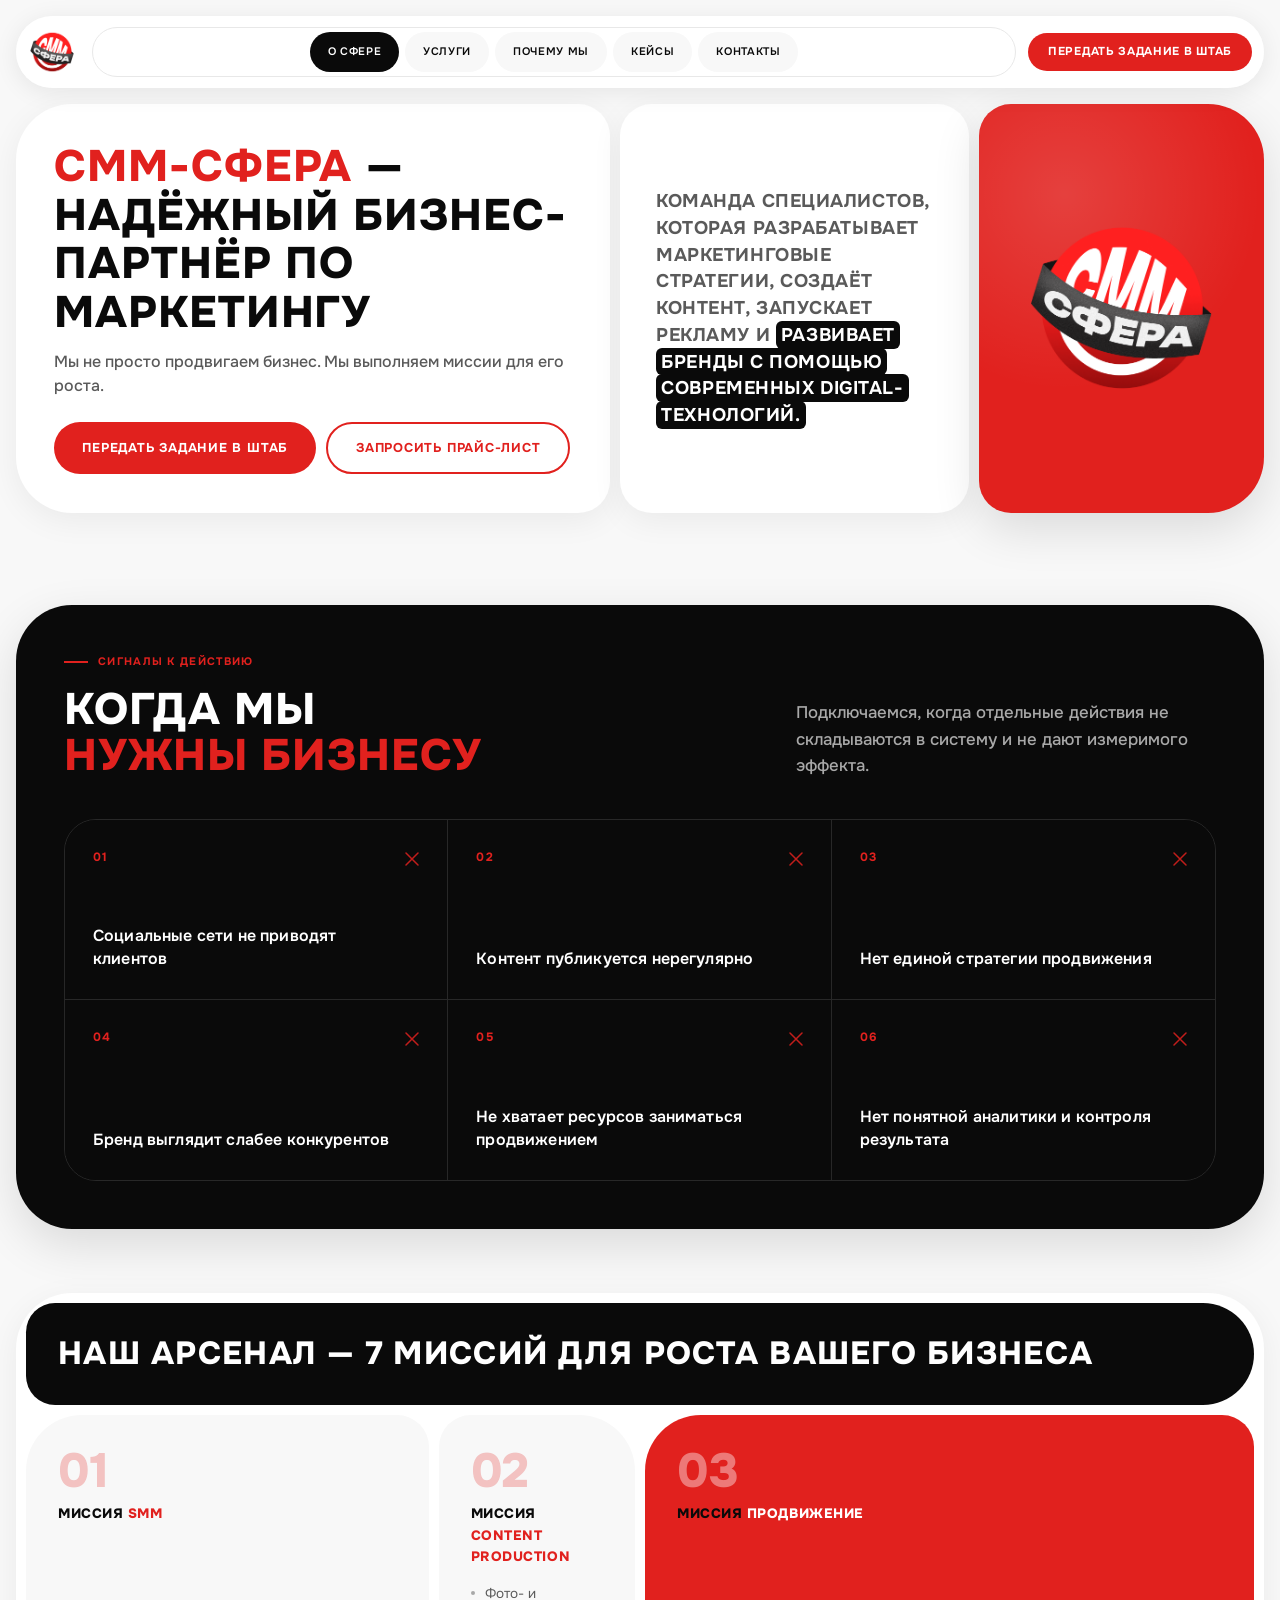
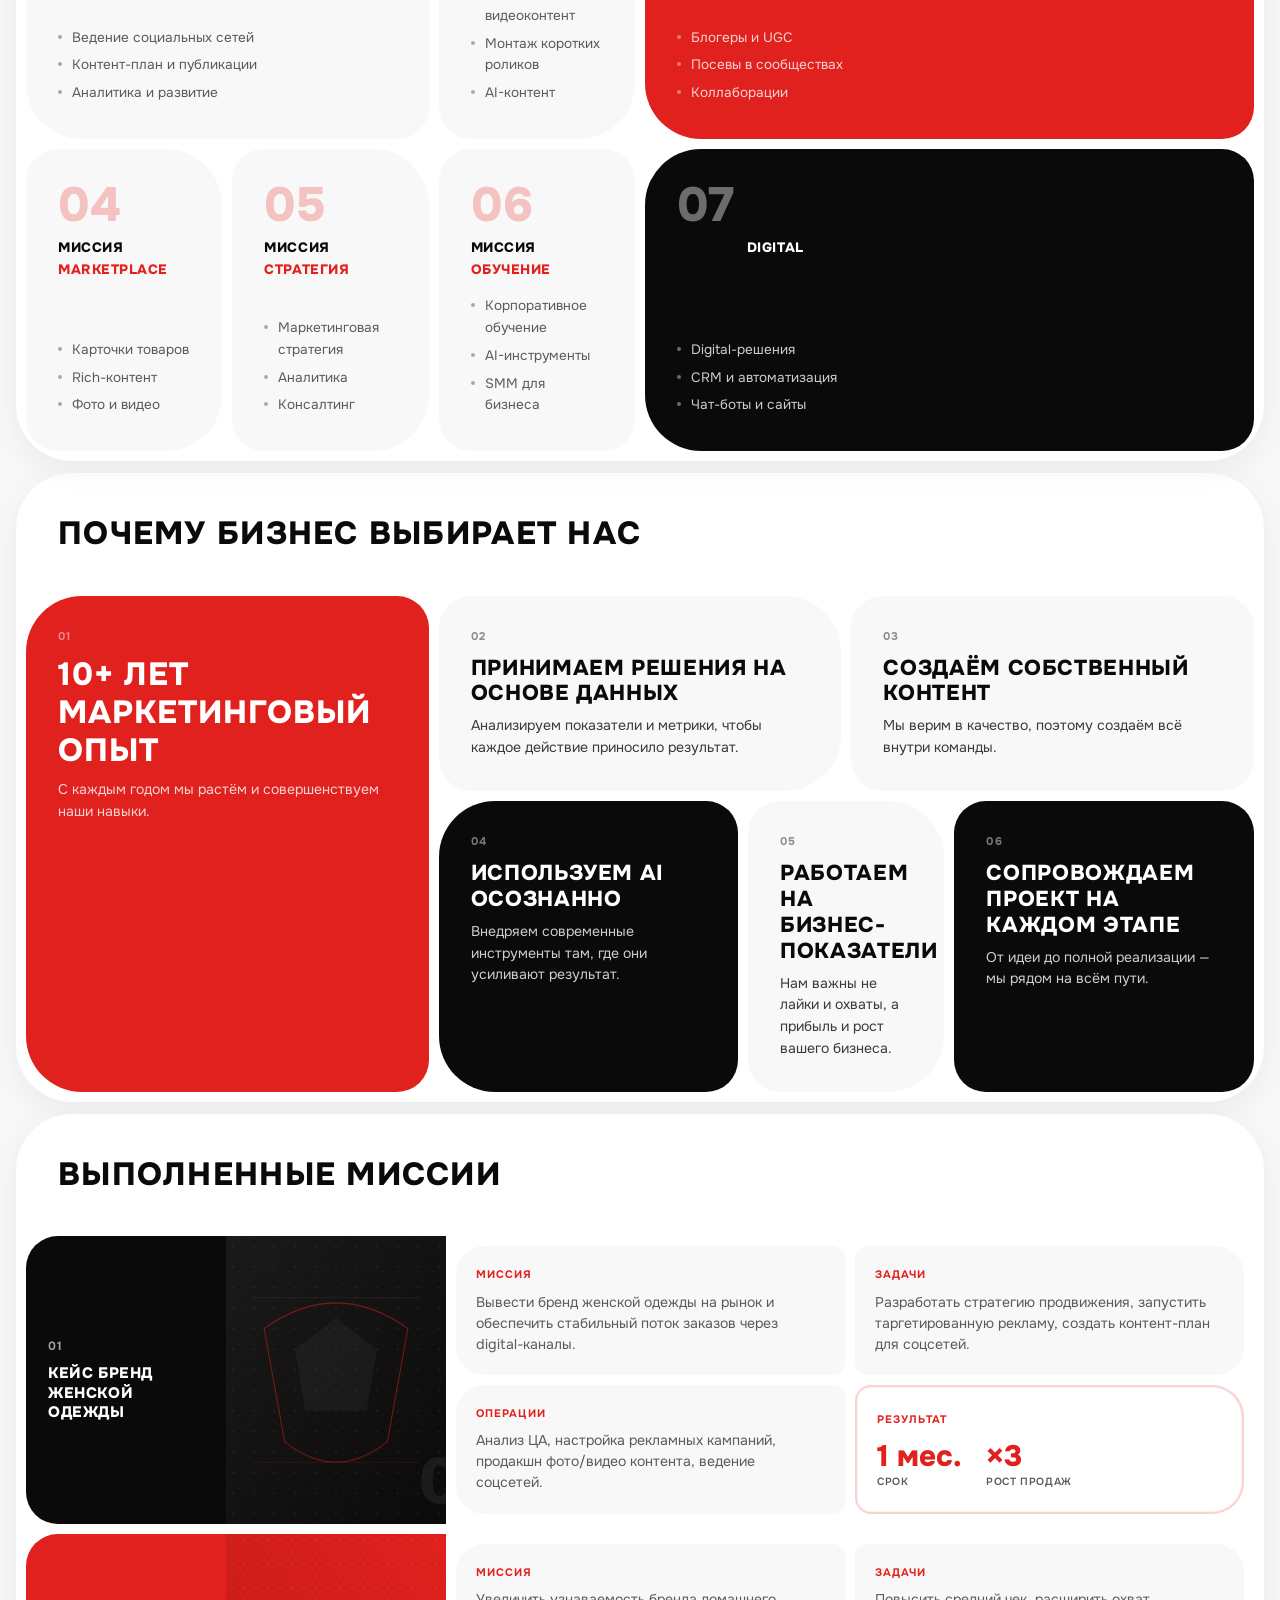
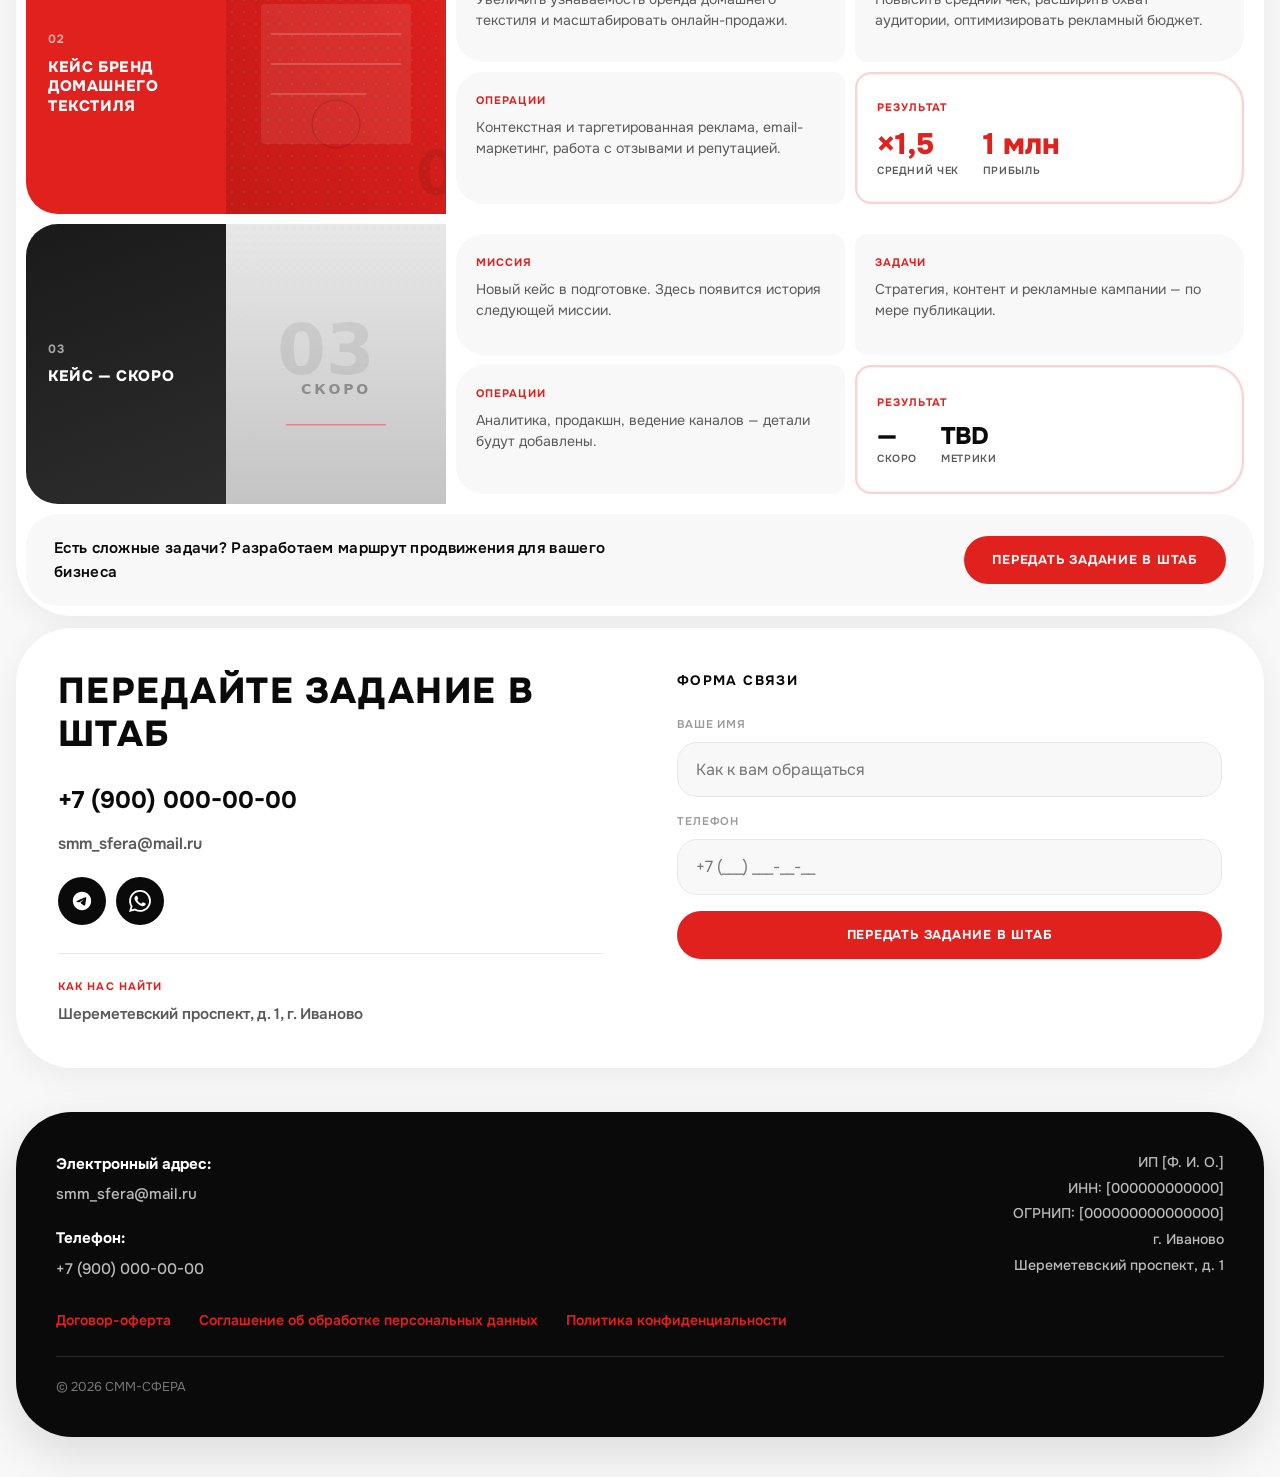
==== index.html @ d0e019f5 "Добавить превью-кейсов и третий кейс «скоро». Локальные SVG-плейсхолдеры, колонка изображения в сетк" ====
<!DOCTYPE html>
<html lang="ru">
<head>
  <meta charset="UTF-8">
  <meta name="viewport" content="width=device-width, initial-scale=1.0">
  <meta name="description" content="СММ-СФЕРА — надёжный бизнес-партнёр по маркетингу. 7 миссий для роста вашего бизнеса.">
  <title>СММ-СФЕРА — маркетинговое агентство</title>
  <link rel="preconnect" href="https://fonts.googleapis.com">
  <link rel="preconnect" href="https://fonts.gstatic.com" crossorigin>
  <link href="https://fonts.googleapis.com/css2?family=Onest:wght@400;500;600;700;800&display=swap" rel="stylesheet">
  <link rel="stylesheet" href="css/tokens.css">
  <link rel="stylesheet" href="css/layout.css">
  <link rel="stylesheet" href="css/components.css">
  <link rel="stylesheet" href="css/animations.css">
</head>
<body>

  <header class="header header--floating">
    <div class="container">
      <div class="header__bar">
        <a href="#hero" class="logo-sphere logo-sphere--header header__logo" aria-label="На главную">
          <span class="logo-sphere__burst" aria-hidden="true"></span>
          <span class="logo-sphere__ripple" aria-hidden="true"></span>
          <span class="logo-sphere__ripple" aria-hidden="true"></span>
          <span class="logo-sphere__ripple" aria-hidden="true"></span>
          <span class="logo-sphere__inner">
            <img src="assets/logo.png?v=2" alt="СММ-СФЕРА" class="logo logo--header" width="56" height="56">
            <span class="logo-sphere__glow" aria-hidden="true"></span>
          </span>
        </a>

        <div class="nav-backdrop" aria-hidden="true"></div>

        <nav class="nav-pill" aria-label="Основная навигация">
          <a href="#hero" class="nav-pill__link" data-nav="hero">О сфере</a>
          <a href="#services" class="nav-pill__link" data-nav="services">Услуги</a>
          <a href="#why" class="nav-pill__link" data-nav="why">Почему мы</a>
          <a href="#cases" class="nav-pill__link" data-nav="cases">Кейсы</a>
          <a href="#contacts" class="nav-pill__link" data-nav="contacts">Контакты</a>
          <a href="#contacts" class="btn btn--primary btn--full nav-pill__cta">Передать задание в штаб</a>
        </nav>

        <a href="#contacts" class="btn btn--primary btn--sm header__cta">Передать задание в штаб</a>

        <button class="burger" aria-label="Открыть меню" aria-expanded="false">
          <span></span>
          <span></span>
          <span></span>
        </button>
      </div>
    </div>
  </header>

  <main>

    <!-- Hero -->
    <section id="hero" class="section section--hero">
      <div class="container">
        <div class="hero-mosaic">
          <div class="bento-tile bento-tile--white hero-mosaic__main bento-tile--shape-a">
            <h1 class="hero__title"><span>СММ-СФЕРА</span> — надёжный бизнес-партнёр по маркетингу</h1>
            <p class="hero__subtitle">Мы не просто продвигаем бизнес. Мы выполняем миссии для его роста.</p>
            <div class="hero__actions">
              <a href="#services" class="btn btn--primary">Передать задание в штаб</a>
              <a href="#contacts" class="btn btn--outline">Запросить прайс-лист</a>
            </div>
          </div>

          <div class="bento-tile bento-tile--white hero-mosaic__desc">
            <p class="hero__text">Команда специалистов, которая разрабатывает маркетинговые стратегии, создаёт контент, запускает рекламу и <span class="hero__text-highlight">развивает бренды с помощью современных digital-технологий.</span></p>
          </div>

          <div class="hero-mosaic__logo bento-tile--shape-b">
            <a href="#hero" class="logo-sphere logo-sphere--hero" aria-label="СММ-СФЕРА">
              <span class="logo-sphere__burst" aria-hidden="true"></span>
              <span class="logo-sphere__ripple" aria-hidden="true"></span>
              <span class="logo-sphere__ripple" aria-hidden="true"></span>
              <span class="logo-sphere__ripple" aria-hidden="true"></span>
              <span class="logo-sphere__inner">
                <img src="assets/logo.png?v=2" alt="" class="logo logo--hero" width="312" height="312">
                <span class="logo-sphere__glow" aria-hidden="true"></span>
              </span>
            </a>
          </div>
        </div>
      </div>
    </section>

    <!-- When we're needed -->
    <section id="signals" class="section section--signals">
      <div class="container">
        <div class="signals-shell reveal-group">
          <div class="signals-head reveal-item">
            <div class="signals-head__left">
              <p class="signals-eyebrow">
                <span class="signals-eyebrow__dash" aria-hidden="true"></span>
                Сигналы к действию
              </p>
              <h2 class="signals-title">
                <span class="signals-title__white">Когда мы</span>
                <span class="signals-title__red">нужны бизнесу</span>
              </h2>
            </div>
            <p class="signals-subtitle">Подключаемся, когда отдельные действия не складываются в систему и не дают измеримого эффекта.</p>
          </div>

          <div class="signals-grid reveal-item">
            <article class="signals-card">
              <span class="signals-card__num">01</span>
              <span class="signals-card__icon" aria-hidden="true">
                <svg width="14" height="14" viewBox="0 0 14 14" fill="none"><path d="M1 1L13 13M13 1L1 13" stroke="currentColor" stroke-width="1.5" stroke-linecap="round"/></svg>
              </span>
              <p class="signals-card__text">Социальные сети не приводят клиентов</p>
            </article>
            <article class="signals-card">
              <span class="signals-card__num">02</span>
              <span class="signals-card__icon" aria-hidden="true">
                <svg width="14" height="14" viewBox="0 0 14 14" fill="none"><path d="M1 1L13 13M13 1L1 13" stroke="currentColor" stroke-width="1.5" stroke-linecap="round"/></svg>
              </span>
              <p class="signals-card__text">Контент публикуется нерегулярно</p>
            </article>
            <article class="signals-card">
              <span class="signals-card__num">03</span>
              <span class="signals-card__icon" aria-hidden="true">
                <svg width="14" height="14" viewBox="0 0 14 14" fill="none"><path d="M1 1L13 13M13 1L1 13" stroke="currentColor" stroke-width="1.5" stroke-linecap="round"/></svg>
              </span>
              <p class="signals-card__text">Нет единой стратегии продвижения</p>
            </article>
            <article class="signals-card">
              <span class="signals-card__num">04</span>
              <span class="signals-card__icon" aria-hidden="true">
                <svg width="14" height="14" viewBox="0 0 14 14" fill="none"><path d="M1 1L13 13M13 1L1 13" stroke="currentColor" stroke-width="1.5" stroke-linecap="round"/></svg>
              </span>
              <p class="signals-card__text">Бренд выглядит слабее конкурентов</p>
            </article>
            <article class="signals-card">
              <span class="signals-card__num">05</span>
              <span class="signals-card__icon" aria-hidden="true">
                <svg width="14" height="14" viewBox="0 0 14 14" fill="none"><path d="M1 1L13 13M13 1L1 13" stroke="currentColor" stroke-width="1.5" stroke-linecap="round"/></svg>
              </span>
              <p class="signals-card__text">Не хватает ресурсов заниматься продвижением</p>
            </article>
            <article class="signals-card">
              <span class="signals-card__num">06</span>
              <span class="signals-card__icon" aria-hidden="true">
                <svg width="14" height="14" viewBox="0 0 14 14" fill="none"><path d="M1 1L13 13M13 1L1 13" stroke="currentColor" stroke-width="1.5" stroke-linecap="round"/></svg>
              </span>
              <p class="signals-card__text">Нет понятной аналитики и контроля результата</p>
            </article>
          </div>
        </div>
      </div>
    </section>

    <!-- Arsenal -->
    <section id="services" class="section section--overlap section--tight">
      <div class="container">
        <div class="section-shell section-shell--white reveal-group">
          <div class="section-shell__inner">
            <div class="bento-canvas arsenal-canvas">
              <div class="bento-tile bento-tile--black arsenal-canvas__title reveal-item">
                <h2 class="canvas-title">Наш арсенал — 7 миссий для роста вашего бизнеса</h2>
              </div>

              <article class="bento-tile bento-tile--gray mission-tile mission-tile--wide bento-tile--shape-a reveal-item">
                <span class="mission-tile__num">01</span>
                <h3 class="mission-tile__title"><span class="mission-tile__label">МИССИЯ</span> <span class="mission-tile__name">SMM</span></h3>
                <ul class="mission-tile__list">
                  <li>Ведение социальных сетей</li>
                  <li>Контент-план и публикации</li>
                  <li>Аналитика и развитие</li>
                </ul>
              </article>

              <article class="bento-tile bento-tile--gray mission-tile bento-tile--shape-b reveal-item">
                <span class="mission-tile__num">02</span>
                <h3 class="mission-tile__title"><span class="mission-tile__label">МИССИЯ</span> <span class="mission-tile__name">CONTENT PRODUCTION</span></h3>
                <ul class="mission-tile__list">
                  <li>Фото- и видеоконтент</li>
                  <li>Монтаж коротких роликов</li>
                  <li>AI-контент</li>
                </ul>
              </article>

              <article class="bento-tile bento-tile--red mission-tile mission-tile--wide bento-tile--shape-a reveal-item">
                <span class="mission-tile__num mission-tile__num--light">03</span>
                <h3 class="mission-tile__title mission-tile__title--light"><span class="mission-tile__label">МИССИЯ</span> <span class="mission-tile__name">ПРОДВИЖЕНИЕ</span></h3>
                <ul class="mission-tile__list mission-tile__list--light">
                  <li>Блогеры и UGC</li>
                  <li>Посевы в сообществах</li>
                  <li>Коллаборации</li>
                </ul>
              </article>

              <article class="bento-tile bento-tile--gray mission-tile bento-tile--shape-b reveal-item">
                <span class="mission-tile__num">04</span>
                <h3 class="mission-tile__title"><span class="mission-tile__label">МИССИЯ</span> <span class="mission-tile__name">MARKETPLACE</span></h3>
                <ul class="mission-tile__list">
                  <li>Карточки товаров</li>
                  <li>Rich-контент</li>
                  <li>Фото и видео</li>
                </ul>
              </article>

              <article class="bento-tile bento-tile--gray mission-tile bento-tile--shape-b reveal-item">
                <span class="mission-tile__num">05</span>
                <h3 class="mission-tile__title"><span class="mission-tile__label">МИССИЯ</span> <span class="mission-tile__name">СТРАТЕГИЯ</span></h3>
                <ul class="mission-tile__list">
                  <li>Маркетинговая стратегия</li>
                  <li>Аналитика</li>
                  <li>Консалтинг</li>
                </ul>
              </article>

              <article class="bento-tile bento-tile--gray mission-tile reveal-item">
                <span class="mission-tile__num">06</span>
                <h3 class="mission-tile__title"><span class="mission-tile__label">МИССИЯ</span> <span class="mission-tile__name">ОБУЧЕНИЕ</span></h3>
                <ul class="mission-tile__list">
                  <li>Корпоративное обучение</li>
                  <li>AI-инструменты</li>
                  <li>SMM для бизнеса</li>
                </ul>
              </article>

              <article class="bento-tile bento-tile--black mission-tile mission-tile--tall bento-tile--shape-a reveal-item">
                <span class="mission-tile__num mission-tile__num--light">07</span>
                <h3 class="mission-tile__title mission-tile__title--light"><span class="mission-tile__label">МИССИЯ</span> <span class="mission-tile__name">DIGITAL</span></h3>
                <ul class="mission-tile__list mission-tile__list--light">
                  <li>Digital-решения</li>
                  <li>CRM и автоматизация</li>
                  <li>Чат-боты и сайты</li>
                </ul>
              </article>
            </div>
          </div>
        </div>
      </div>
    </section>

    <!-- Why us -->
    <section id="why" class="section section--overlap section--tight">
      <div class="container">
        <div class="section-shell section-shell--white reveal-group">
          <div class="section-shell__inner">
            <div class="bento-canvas why-canvas">
              <div class="bento-tile bento-tile--white why-canvas__heading reveal-item">
                <h2 class="canvas-title canvas-title--dark">Почему бизнес выбирает нас</h2>
              </div>

              <div class="bento-tile bento-tile--red why-tile why-tile--featured bento-tile--shape-a reveal-item">
                <p class="why-tile__num">01</p>
                <p class="why-tile__title">10+ лет маркетинговый опыт</p>
                <p class="why-tile__text">С каждым годом мы растём и совершенствуем наши навыки.</p>
              </div>

              <div class="bento-tile bento-tile--gray why-tile bento-tile--shape-b reveal-item">
                <p class="why-tile__num">02</p>
                <p class="why-tile__title">Принимаем решения на основе данных</p>
                <p class="why-tile__text">Анализируем показатели и метрики, чтобы каждое действие приносило результат.</p>
              </div>

              <div class="bento-tile bento-tile--gray why-tile reveal-item">
                <p class="why-tile__num">03</p>
                <p class="why-tile__title">Создаём собственный контент</p>
                <p class="why-tile__text">Мы верим в качество, поэтому создаём всё внутри команды.</p>
              </div>

              <div class="bento-tile bento-tile--black why-tile bento-tile--shape-a reveal-item">
                <p class="why-tile__num">04</p>
                <p class="why-tile__title">Используем AI осознанно</p>
                <p class="why-tile__text">Внедряем современные инструменты там, где они усиливают результат.</p>
              </div>

              <div class="bento-tile bento-tile--gray why-tile bento-tile--shape-b reveal-item">
                <p class="why-tile__num">05</p>
                <p class="why-tile__title">Работаем на бизнес-показатели</p>
                <p class="why-tile__text">Нам важны не лайки и охваты, а прибыль и рост вашего бизнеса.</p>
              </div>

              <div class="bento-tile bento-tile--black why-tile reveal-item">
                <p class="why-tile__num">06</p>
                <p class="why-tile__title">Сопровождаем проект на каждом этапе</p>
                <p class="why-tile__text">От идеи до полной реализации — мы рядом на всём пути.</p>
              </div>
            </div>
          </div>
        </div>
      </div>
    </section>

    <!-- Cases -->
    <section id="cases" class="section section--overlap section--tight">
      <div class="container">
        <div class="section-shell section-shell--white reveal-group">
          <div class="section-shell__inner">
            <div class="bento-canvas cases-canvas">
              <div class="bento-tile bento-tile--white cases-canvas__heading reveal-item">
                <h2 class="canvas-title canvas-title--dark">Выполненные миссии</h2>
              </div>

              <div class="case-block reveal-item">
                <div class="case-block__side case-block__side--black">
                  <p class="case-block__num">01</p>
                  <p class="case-block__name">Кейс бренд женской одежды</p>
                </div>
                <div class="case-block__visual" aria-hidden="true">
                  <img src="assets/cases/case-01-fashion.svg" alt="" class="case-block__image" width="440" height="560" loading="lazy">
                </div>
                <div class="case-block__grid">
                  <div class="case-block__cell case-block__cell--a">
                    <p class="case-block__label">Миссия</p>
                    <p class="case-block__value">Вывести бренд женской одежды на рынок и обеспечить стабильный поток заказов через digital-каналы.</p>
                  </div>
                  <div class="case-block__cell case-block__cell--b">
                    <p class="case-block__label">Задачи</p>
                    <p class="case-block__value">Разработать стратегию продвижения, запустить таргетированную рекламу, создать контент-план для соцсетей.</p>
                  </div>
                  <div class="case-block__cell case-block__cell--a">
                    <p class="case-block__label">Операции</p>
                    <p class="case-block__value">Анализ ЦА, настройка рекламных кампаний, продакшн фото/видео контента, ведение соцсетей.</p>
                  </div>
                  <div class="case-block__cell case-block__cell--b case-block__cell--result">
                    <p class="case-block__label">Результат</p>
                    <div class="case-block__metrics">
                      <div class="case-block__metric">1 мес.<span>Срок</span></div>
                      <div class="case-block__metric">×3<span>Рост продаж</span></div>
                    </div>
                  </div>
                </div>
              </div>

              <div class="case-block reveal-item">
                <div class="case-block__side case-block__side--red">
                  <p class="case-block__num">02</p>
                  <p class="case-block__name">Кейс бренд домашнего текстиля</p>
                </div>
                <div class="case-block__visual" aria-hidden="true">
                  <img src="assets/cases/case-02-textile.svg" alt="" class="case-block__image" width="440" height="560" loading="lazy">
                </div>
                <div class="case-block__grid">
                  <div class="case-block__cell case-block__cell--a">
                    <p class="case-block__label">Миссия</p>
                    <p class="case-block__value">Увеличить узнаваемость бренда домашнего текстиля и масштабировать онлайн-продажи.</p>
                  </div>
                  <div class="case-block__cell case-block__cell--b">
                    <p class="case-block__label">Задачи</p>
                    <p class="case-block__value">Повысить средний чек, расширить охват аудитории, оптимизировать рекламный бюджет.</p>
                  </div>
                  <div class="case-block__cell case-block__cell--a">
                    <p class="case-block__label">Операции</p>
                    <p class="case-block__value">Контекстная и таргетированная реклама, email-маркетинг, работа с отзывами и репутацией.</p>
                  </div>
                  <div class="case-block__cell case-block__cell--b case-block__cell--result">
                    <p class="case-block__label">Результат</p>
                    <div class="case-block__metrics">
                      <div class="case-block__metric">×1,5<span>Средний чек</span></div>
                      <div class="case-block__metric">1 млн<span>Прибыль</span></div>
                    </div>
                  </div>
                </div>
              </div>


              <div class="case-block reveal-item case-block--soon">
                <div class="case-block__side case-block__side--black case-block__side--soon">
                  <p class="case-block__num">03</p>
                  <p class="case-block__name">Кейс — скоро</p>
                </div>
                <div class="case-block__visual" aria-hidden="true">
                  <img src="assets/cases/case-03-soon.svg" alt="" class="case-block__image" width="440" height="560" loading="lazy">
                </div>
                <div class="case-block__grid">
                  <div class="case-block__cell case-block__cell--a">
                    <p class="case-block__label">Миссия</p>
                    <p class="case-block__value">Новый кейс в подготовке. Здесь появится история следующей миссии.</p>
                  </div>
                  <div class="case-block__cell case-block__cell--b">
                    <p class="case-block__label">Задачи</p>
                    <p class="case-block__value">Стратегия, контент и рекламные кампании — по мере публикации.</p>
                  </div>
                  <div class="case-block__cell case-block__cell--a">
                    <p class="case-block__label">Операции</p>
                    <p class="case-block__value">Аналитика, продакшн, ведение каналов — детали будут добавлены.</p>
                  </div>
                  <div class="case-block__cell case-block__cell--b case-block__cell--result case-block__cell--result-muted">
                    <p class="case-block__label">Результат</p>
                    <div class="case-block__metrics">
                      <div class="case-block__metric case-block__metric--muted">—<span>Скоро</span></div>
                      <div class="case-block__metric case-block__metric--muted">TBD<span>Метрики</span></div>
                    </div>
                  </div>
                </div>
              </div>

              <div class="cta-bar reveal-item">
                <p class="cta-bar__text">Есть сложные задачи? Разработаем маршрут продвижения для вашего бизнеса</p>
                <a href="#contacts" class="btn btn--primary">Передать задание в штаб</a>
              </div>
            </div>
          </div>
        </div>
      </div>
    </section>

    <!-- Contacts -->
    <section id="contacts" class="section section--overlap section--tight">
      <div class="container">
        <div class="section-shell section-shell--contacts reveal-group">
          <div class="section-shell__inner">
            <div class="bento-canvas contact-canvas">
              <div class="bento-tile bento-tile--white contact-canvas__info reveal-item">
                <h2 class="contact-info__title">Передайте задание в штаб</h2>
                <a href="tel:+79000000000" class="contact-info__phone">+7 (900) 000-00-00</a>
                <a href="mailto:smm_sfera@mail.ru" class="contact-info__email">smm_sfera@mail.ru</a>
                <div class="social-links">
                  <a href="#" class="social-links__btn" aria-label="Telegram">
                    <svg viewBox="0 0 24 24" fill="currentColor" aria-hidden="true"><path d="M12 2C6.48 2 2 6.48 2 12s4.48 10 10 10 10-4.48 10-10S17.52 2 12 2zm4.64 6.8c-.15 1.58-.8 5.42-1.13 7.19-.14.75-.42 1-.68 1.03-.58.05-1.02-.38-1.58-.75-.88-.58-1.38-.94-2.23-1.5-.99-.65-.35-1.01.22-1.59.15-.15 2.71-2.48 2.76-2.69a.2.2 0 00-.05-.18c-.06-.05-.14-.03-.21-.02-.09.02-1.49.95-4.22 2.79-.4.27-.76.41-1.08.4-.36-.01-1.04-.2-1.55-.37-.63-.2-1.12-.31-1.08-.66.02-.18.27-.36.74-.55 2.92-1.27 4.86-2.11 5.83-2.51 2.78-1.16 3.35-1.36 3.73-1.36.08 0 .27.02.39.12.1.08.13.19.14.27-.01.06.01.24 0 .38z"/></svg>
                  </a>
                  <a href="#" class="social-links__btn" aria-label="WhatsApp">
                    <svg viewBox="0 0 24 24" fill="currentColor" aria-hidden="true"><path d="M17.472 14.382c-.297-.149-1.758-.867-2.03-.967-.273-.099-.471-.148-.67.15-.197.297-.767.966-.94 1.164-.173.199-.347.223-.644.075-.297-.15-1.255-.463-2.39-1.475-.883-.788-1.48-1.761-1.653-2.059-.173-.297-.018-.458.13-.606.134-.133.298-.347.446-.52.149-.174.198-.298.298-.497.099-.198.05-.371-.025-.52-.075-.149-.669-1.612-.916-2.207-.242-.579-.487-.5-.669-.51-.173-.008-.371-.01-.57-.01-.198 0-.52.074-.792.372-.272.297-1.04 1.016-1.04 2.479 0 1.462 1.065 2.875 1.213 3.074.149.198 2.096 3.2 5.077 4.487.709.306 1.262.489 1.694.625.712.227 1.36.195 1.871.118.571-.085 1.758-.719 2.006-1.413.248-.694.248-1.289.173-1.413-.074-.124-.272-.198-.57-.347m-5.421 7.403h-.004a9.87 9.87 0 01-5.031-1.378l-.361-.214-3.741.982.998-3.648-.235-.374a9.86 9.86 0 01-1.51-5.26c.001-5.45 4.436-9.884 9.888-9.884 2.64 0 5.122 1.03 6.988 2.898a9.825 9.825 0 012.893 6.994c-.003 5.45-4.435 9.884-9.885 9.884m8.413-18.297A11.815 11.815 0 0012.05 0C5.495 0 .16 5.335.157 11.892c0 2.096.547 4.142 1.588 5.945L.057 24l6.305-1.654a11.882 11.882 0 005.683 1.448h.005c6.554 0 11.89-5.335 11.893-11.893a11.821 11.821 0 00-3.48-8.413z"/></svg>
                  </a>
                </div>
                <div class="contact-info__address">
                  <p class="contact-info__label">Как нас найти</p>
                  <p class="contact-info__address-text">Шереметевский проспект, д. 1, г. Иваново</p>
                </div>
              </div>

              <div class="bento-tile bento-tile--white contact-canvas__form reveal-item">
                <p class="form-card__title">Форма связи</p>
                <form id="contact-form" novalidate>
                  <div class="form-group">
                    <label for="name">Ваше имя</label>
                    <input type="text" id="name" name="name" placeholder="Как к вам обращаться" required autocomplete="name">
                  </div>
                  <div class="form-group">
                    <label for="phone">Телефон</label>
                    <input type="tel" id="phone" name="phone" placeholder="+7 (___) ___-__-__" required autocomplete="tel">
                  </div>
                  <button type="submit" class="btn btn--primary btn--full">Передать задание в штаб</button>
                  <p id="form-message" class="form-message" role="status" aria-live="polite"></p>
                </form>
              </div>
            </div>
          </div>
        </div>
      </div>
    </section>

  </main>

  <footer class="footer">
    <div class="container">
      <div class="footer__shell reveal-group">
        <div class="footer__legal-grid reveal-item">
          <div class="footer__contacts-block">
            <p class="footer__field">
              <span class="footer__field-label">Электронный адрес:</span>
              <a href="mailto:smm_sfera@mail.ru" class="footer__field-value">smm_sfera@mail.ru</a>
            </p>
            <p class="footer__field">
              <span class="footer__field-label">Телефон:</span>
              <a href="tel:+79000000000" class="footer__field-value">+7 (900) 000-00-00</a>
            </p>
          </div>

          <div class="footer__legal-block">
            <p>ИП [Ф. И. О.]</p>
            <p>ИНН: [000000000000]</p>
            <p>ОГРНИП: [000000000000000]</p>
            <p>г. Иваново</p>
            <p>Шереметевский проспект, д. 1</p>
          </div>
        </div>

        <nav class="footer__policies reveal-item" aria-label="Юридические документы">
          <a href="policies.html#offer" class="footer__policy-link">Договор-оферта</a>
          <a href="policies.html#personal-data" class="footer__policy-link">Соглашение об обработке персональных данных</a>
          <a href="policies.html#privacy" class="footer__policy-link">Политика конфиденциальности</a>
        </nav>

        <div class="footer__bottom reveal-item">
          <p class="footer__copy">© 2026 СММ-СФЕРА</p>
        </div>
      </div>
    </div>
  </footer>

  <script src="config.js"></script>
  <script src="js/main.js"></script>
</body>
</html>
---- css/tokens.css ----
:root {
  --color-red: #E1211E;
  --color-red-dark: #C01A18;
  --color-black: #0A0A0A;
  --color-white: #FFFFFF;
  --color-gray-50: #F8F8F8;
  --color-gray-100: #F2F2F2;
  --color-gray-200: #E8E8E8;
  --color-gray-400: #9A9A9A;
  --color-gray-600: #5A5A5A;

  --font-family: 'Onest', system-ui, sans-serif;

  --radius-sm: 12px;
  --radius-md: 20px;
  --radius-inner: 20px;
  --radius-outer: 32px;
  --radius-tile: 32px;
  --radius-shell: 56px;
  --radius-tile-alt: 56px 32px 32px 56px;
  --radius-tile-alt-2: 32px 56px 56px 32px;
  --radius-pill: 999px;

  --gap: 10px;
  --gap-lg: 20px;
  --container-max: 1280px;
  --header-height: 96px;
  --section-overlap: -28px;

  --shadow-soft: 0 8px 32px rgba(10, 10, 10, 0.06);
  --shadow-lift: 0 16px 48px rgba(10, 10, 10, 0.12);
  --shadow-header: 0 4px 24px rgba(10, 10, 10, 0.08);

  --transition: 0.35s cubic-bezier(0.4, 0, 0.2, 1);
  --transition-fast: 0.2s cubic-bezier(0.4, 0, 0.2, 1);
}

*,
*::before,
*::after {
  box-sizing: border-box;
  margin: 0;
  padding: 0;
}

html {
  scroll-behavior: smooth;
}

@media (prefers-reduced-motion: reduce) {
  html {
    scroll-behavior: auto;
  }
}

body {
  font-family: var(--font-family);
  font-size: 16px;
  line-height: 1.6;
  color: var(--color-black);
  background: var(--color-gray-50);
  -webkit-font-smoothing: antialiased;
}

img {
  max-width: 100%;
  height: auto;
  display: block;
}

a {
  color: inherit;
  text-decoration: none;
}

ul {
  list-style: none;
}

button,
input {
  font: inherit;
  border: none;
  background: none;
}

:focus-visible {
  outline: 2px solid var(--color-red);
  outline-offset: 3px;
}
---- css/layout.css ----
.container {
  width: min(100% - 32px, var(--container-max));
  margin-inline: auto;
}

.section {
  padding-block: 40px;
  position: relative;
  scroll-margin-top: calc(var(--header-height) + 12px);
}

.section--tight {
  padding-block: 20px;
}

.section--hero {
  padding-top: 8px;
  padding-bottom: 20px;
  z-index: 2;
}

.section--signals {
  padding-block: clamp(48px, 6vw, 72px);
  z-index: 1;
}

.section--overlap {
  margin-top: var(--section-overlap);
  z-index: 1;
}

.section--overlap + .section--overlap {
  z-index: auto;
}

/* Section shells — organic capsules */
.section-shell {
  border-radius: var(--radius-shell);
  overflow: hidden;
  box-shadow: var(--shadow-soft);
}

.section-shell--white {
  background: var(--color-white);
}

.section-shell--contacts {
  background: var(--color-white);
}

.section-shell__inner {
  padding: var(--gap);
}

/* Bento canvas */
.bento-canvas {
  display: grid;
  gap: var(--gap);
}

.bento-tile {
  padding: clamp(20px, 3vw, 32px);
  border-radius: var(--radius-tile);
  overflow: hidden;
  transition: transform var(--transition-fast), box-shadow var(--transition-fast);
}

.bento-tile--shape-a {
  border-radius: var(--radius-tile-alt);
}

.bento-tile--shape-b {
  border-radius: var(--radius-tile-alt-2);
}

.bento-tile--white {
  background: var(--color-white);
}

.bento-tile--red {
  background: var(--color-red);
  color: var(--color-white);
}

.bento-tile--black {
  background: var(--color-black);
  color: var(--color-white);
}

.bento-tile--gray {
  background: var(--color-gray-50);
}

.canvas-title {
  font-size: clamp(1.25rem, 3vw, 2rem);
  font-weight: 800;
  letter-spacing: 0.04em;
  text-transform: uppercase;
  line-height: 1.2;
}

.canvas-title--dark {
  color: var(--color-black);
}

/* Hero — три колонки: текст / команда / лого */
.hero-mosaic {
  display: grid;
  grid-template-columns: minmax(0, 1.5fr) minmax(0, 0.88fr) minmax(0, 0.72fr);
  grid-template-rows: minmax(320px, 1fr);
  gap: var(--gap);
  align-items: stretch;
}

.hero-mosaic__main {
  display: flex;
  flex-direction: column;
  justify-content: center;
  box-shadow: var(--shadow-soft);
  padding: clamp(24px, 3vw, 40px);
}

.hero-mosaic__desc {
  display: flex;
  align-items: center;
  justify-content: flex-start;
  box-shadow: var(--shadow-soft);
  padding: clamp(24px, 3vw, 36px);
}

.hero-mosaic__logo {
  display: flex;
  align-items: center;
  justify-content: center;
  background: var(--color-red);
  position: relative;
  overflow: visible;
  box-shadow: var(--shadow-lift);
  min-height: 100%;
}

.hero-mosaic__logo::before {
  content: '';
  position: absolute;
  inset: 0;
  border-radius: inherit;
  background: radial-gradient(circle at 30% 22%, rgba(255, 255, 255, 0.14) 0%, transparent 52%);
  pointer-events: none;
  z-index: 0;
}

.hero-mosaic__logo .logo-sphere {
  position: relative;
  z-index: 1;
}


/* Arsenal canvas */
.arsenal-canvas {
  grid-template-columns: repeat(6, 1fr);
  grid-template-areas:
    "title title title title title title"
    "m01 m01 m02 m03 m03 m03"
    "m04 m05 m06 m07 m07 m07";
}

.arsenal-canvas__title {
  grid-area: title;
  border-radius: var(--radius-tile-alt-2);
}

.arsenal-canvas .mission-tile:nth-child(2) { grid-area: m01; }
.arsenal-canvas .mission-tile:nth-child(3) { grid-area: m02; }
.arsenal-canvas .mission-tile:nth-child(4) { grid-area: m03; }
.arsenal-canvas .mission-tile:nth-child(5) { grid-area: m04; }
.arsenal-canvas .mission-tile:nth-child(6) { grid-area: m05; }
.arsenal-canvas .mission-tile:nth-child(7) { grid-area: m06; }
.arsenal-canvas .mission-tile:nth-child(8) { grid-area: m07; }

/* Why canvas */
.why-canvas {
  grid-template-columns: repeat(12, 1fr);
  grid-template-rows: auto auto auto;
  grid-template-areas:
    "heading heading heading heading heading heading heading heading heading heading heading heading"
    "feat feat feat feat w02 w02 w02 w02 w03 w03 w03 w03"
    "feat feat feat feat w04 w04 w04 w05 w05 w06 w06 w06";
}

.why-canvas__heading {
  grid-area: heading;
  border-radius: var(--radius-tile-alt);
}

.why-canvas .why-tile:nth-child(2) { grid-area: feat; }
.why-canvas .why-tile:nth-child(3) { grid-area: w02; }
.why-canvas .why-tile:nth-child(4) { grid-area: w03; }
.why-canvas .why-tile:nth-child(5) { grid-area: w04; }
.why-canvas .why-tile:nth-child(6) { grid-area: w05; }
.why-canvas .why-tile:nth-child(7) { grid-area: w06; }

/* Cases canvas */
.cases-canvas {
  grid-template-columns: 1fr;
}

.cases-canvas__heading {
  border-radius: var(--radius-tile-alt);
}

/* Contact canvas */
.contact-canvas {
  grid-template-columns: 1fr 1fr;
  gap: var(--gap);
}

.contact-canvas__info {
  border-radius: var(--radius-tile-alt);
}

.contact-canvas__form {
  border-radius: var(--radius-tile-alt-2);
}

@media (max-width: 1024px) {
  .hero-mosaic {
    grid-template-columns: 1fr 1fr;
    grid-template-rows: auto auto;
    grid-template-areas:
      "main main"
      "desc logo";
  }

  .hero-mosaic__main {
    grid-area: main;
  }

  .hero-mosaic__desc {
    grid-area: desc;
  }

  .hero-mosaic__logo {
    grid-area: logo;
    min-height: 280px;
  }

  .arsenal-canvas {
    grid-template-columns: repeat(2, 1fr);
    grid-template-areas:
      "title title"
      "m01 m01"
      "m02 m03"
      "m04 m05"
      "m06 m07";
  }

  .why-canvas {
    grid-template-columns: repeat(2, 1fr);
    grid-template-areas:
      "heading heading"
      "feat feat"
      "w02 w03"
      "w04 w04"
      "w05 w05"
      "w06 w06";
    grid-template-rows: auto;
  }

  .contact-canvas {
    grid-template-columns: 1fr;
  }
}

@media (max-width: 640px) {
  .section {
    padding-block: 32px;
  }

  .section-shell {
    border-radius: 36px;
  }

  .hero-mosaic {
    grid-template-columns: 1fr;
    grid-template-rows: auto;
    grid-template-areas:
      "main"
      "desc"
      "logo";
  }

  .hero-mosaic__main,
  .hero-mosaic__desc,
  .hero-mosaic__logo {
    grid-area: auto;
  }

  .hero-mosaic__logo {
    min-height: 260px;
  }

  .arsenal-canvas,
  .why-canvas {
    grid-template-columns: 1fr;
    grid-template-areas: none;
  }

  .arsenal-canvas > *,
  .why-canvas > * {
    grid-area: auto !important;
  }
}
---- css/components.css ----
/* Header — floating bar */
.header {
  position: sticky;
  top: 0;
  z-index: 100;
  padding: 16px 0 8px;
  pointer-events: none;
}

.header--floating .header__bar {
  pointer-events: auto;
  display: flex;
  align-items: center;
  gap: 12px;
  padding: 8px 12px 8px 8px;
  background: rgba(255, 255, 255, 0.92);
  border-radius: var(--radius-pill);
  box-shadow: var(--shadow-header);
  backdrop-filter: blur(16px);
  transition: padding var(--transition), box-shadow var(--transition);
}

.header.is-scrolled .header__bar {
  padding-block: 6px;
  box-shadow: var(--shadow-lift);
}

.header__logo {
  flex-shrink: 0;
}

.nav-pill {
  display: flex;
  align-items: center;
  gap: 6px;
  padding: 4px 6px;
  background: var(--color-white);
  border: 1px solid var(--color-gray-200);
  border-radius: var(--radius-pill);
  flex: 1;
  justify-content: center;
  min-width: 0;
  overflow-x: auto;
  overflow-y: visible;
  scrollbar-width: none;
}

.nav-pill::-webkit-scrollbar {
  display: none;
}

.nav-pill__link {
  flex: 0 0 auto;
  display: inline-flex;
  align-items: center;
  justify-content: center;
  min-height: 40px;
  padding: 10px 18px;
  font-size: 0.68rem;
  font-weight: 600;
  letter-spacing: 0.06em;
  text-transform: uppercase;
  white-space: nowrap;
  border-radius: var(--radius-pill);
  background: var(--color-gray-50);
  color: var(--color-black);
  position: relative;
  z-index: 0;
  transition: background var(--transition), color var(--transition), transform var(--transition-fast), box-shadow var(--transition-fast);
}

.nav-pill__link:hover,
.nav-pill__link:focus-visible {
  background: var(--color-white);
  box-shadow: var(--shadow-soft);
  z-index: 2;
}

.nav-pill__link.is-active {
  background: var(--color-black);
  color: var(--color-white);
  box-shadow: none;
  z-index: 1;
}

.nav-pill__link.is-active:hover,
.nav-pill__link.is-active:focus-visible {
  background: var(--color-black);
  color: var(--color-white);
}

.header__cta {
  flex-shrink: 0;
  white-space: nowrap;
}

.burger {
  display: none;
  flex-direction: column;
  gap: 5px;
  padding: 10px;
  cursor: pointer;
  border-radius: var(--radius-sm);
  flex-shrink: 0;
}

.burger span {
  display: block;
  width: 22px;
  height: 2px;
  background: var(--color-black);
  transition: transform var(--transition), opacity var(--transition);
}

.burger.is-active span:nth-child(1) {
  transform: translateY(7px) rotate(45deg);
}

.burger.is-active span:nth-child(2) {
  opacity: 0;
}

.burger.is-active span:nth-child(3) {
  transform: translateY(-7px) rotate(-45deg);
}

.nav-backdrop {
  display: none;
}

/* Higher specificity than .btn so desktop hides the mobile-menu CTA */
.nav-pill .nav-pill__cta {
  display: none;
}

@media (max-width: 1024px) {
  .burger {
    display: flex;
    order: 3;
  }

  .header__cta {
    display: none;
  }

  body.nav-open {
    overflow: hidden;
  }

  .nav-backdrop {
    display: block;
    position: fixed;
    inset: 0;
    background: rgba(10, 10, 10, 0.42);
    backdrop-filter: blur(6px);
    z-index: 98;
    opacity: 0;
    pointer-events: none;
    transition: opacity var(--transition);
  }

  .nav-backdrop.is-visible {
    opacity: 1;
    pointer-events: auto;
  }

  .nav-pill {
    position: fixed;
    top: calc(var(--header-height) - 6px);
    left: 16px;
    right: 16px;
    flex-direction: column;
    align-items: stretch;
    gap: 0;
    max-width: none;
    padding: 8px 20px 24px;
    background: var(--color-white);
    border-radius: var(--radius-md);
    transform: translateY(calc(-100% - var(--header-height)));
    opacity: 0;
    pointer-events: none;
    transition: transform 0.4s cubic-bezier(0.22, 1, 0.36, 1), opacity 0.3s ease;
    box-shadow: var(--shadow-lift);
    z-index: 99;
    overflow-y: auto;
    max-height: calc(100dvh - var(--header-height) - 16px);
  }

  .nav-pill.is-open {
    transform: translateY(0);
    opacity: 1;
    pointer-events: auto;
  }

  .nav-pill__link {
    text-align: left;
    padding: 18px 4px;
    font-size: 0.82rem;
    font-weight: 700;
    letter-spacing: 0.06em;
    background: transparent;
    border-radius: 0;
    border-bottom: 1px solid var(--color-gray-200);
    transition: color var(--transition-fast), padding-left var(--transition-fast);
  }

  .nav-pill__link:first-child {
    border-top: 1px solid var(--color-gray-200);
  }

  .nav-pill__link:hover,
  .nav-pill__link:focus-visible {
    background: transparent;
    box-shadow: none;
    color: var(--color-red);
    padding-left: 8px;
  }

  .nav-pill__link.is-active {
    background: transparent;
    color: var(--color-red);
    box-shadow: none;
    padding-left: 10px;
    border-left: 3px solid var(--color-red);
  }

  .nav-pill__link.is-active:hover,
  .nav-pill__link.is-active:focus-visible {
    background: transparent;
    color: var(--color-red);
  }

  .nav-pill .nav-pill__cta {
    display: inline-flex;
    margin-top: 20px;
    flex-shrink: 0;
  }
}

/* Buttons */
.btn {
  display: inline-flex;
  align-items: center;
  justify-content: center;
  gap: 8px;
  padding: 14px 28px;
  font-size: 0.8rem;
  font-weight: 700;
  letter-spacing: 0.06em;
  text-transform: uppercase;
  border-radius: var(--radius-pill);
  cursor: pointer;
  position: relative;
  overflow: hidden;
  transition: background var(--transition), color var(--transition), border-color var(--transition), transform var(--transition-fast), box-shadow var(--transition-fast);
}

.btn:hover {
  transform: translateY(-2px);
  box-shadow: var(--shadow-soft);
}

.btn:active,
.btn.is-pressed {
  transform: scale(0.97) translateY(0);
}

.btn--sm {
  padding: 10px 20px;
  font-size: 0.72rem;
}

.btn--primary {
  background: var(--color-red);
  color: var(--color-white);
}

.btn--primary:hover,
.btn--primary:focus-visible {
  background: var(--color-red-dark);
}

.btn--outline {
  background: transparent;
  color: var(--color-red);
  border: 2px solid var(--color-red);
}

.btn--outline:hover,
.btn--outline:focus-visible {
  background: var(--color-red);
  color: var(--color-white);
}

.btn--full {
  width: 100%;
}

/* Hero */
.hero__title {
  font-size: clamp(1.6rem, 3.8vw, 2.75rem);
  font-weight: 800;
  line-height: 1.1;
  letter-spacing: 0.02em;
  text-transform: uppercase;
  margin-bottom: 14px;
}

.hero__title span {
  color: var(--color-red);
}

.hero__subtitle {
  font-size: 1rem;
  font-weight: 500;
  color: var(--color-gray-600);
  margin-bottom: 24px;
  max-width: 520px;
  line-height: 1.5;
}

.hero__text {
  font-size: clamp(0.95rem, 1.5vw, 1.15rem);
  font-weight: 700;
  line-height: 1.45;
  letter-spacing: 0.03em;
  text-transform: uppercase;
  color: var(--color-gray-600);
  text-align: left;
}

.hero__text-highlight {
  display: inline;
  background: var(--color-black);
  color: var(--color-white);
  padding: 0.1em 0.28em;
  border-radius: 6px;
  box-decoration-break: clone;
  -webkit-box-decoration-break: clone;
}

.hero__actions {
  display: flex;
  flex-wrap: wrap;
  gap: 10px;
}

/* Signals — when we're needed */
.signals-shell {
  background: var(--color-black);
  color: var(--color-white);
  border-radius: var(--radius-shell);
  padding: clamp(28px, 4vw, 48px);
  box-shadow: var(--shadow-lift);
}

.signals-head {
  display: grid;
  grid-template-columns: minmax(0, 1.1fr) minmax(0, 0.9fr);
  gap: clamp(20px, 4vw, 40px);
  align-items: end;
  margin-bottom: clamp(28px, 4vw, 40px);
}

.signals-eyebrow {
  display: flex;
  align-items: center;
  gap: 10px;
  font-size: 0.68rem;
  font-weight: 700;
  letter-spacing: 0.12em;
  text-transform: uppercase;
  color: var(--color-red);
  margin-bottom: 16px;
}

.signals-eyebrow__dash {
  display: block;
  width: 24px;
  height: 2px;
  background: var(--color-red);
  flex-shrink: 0;
}

.signals-title {
  font-size: clamp(1.6rem, 3.5vw, 2.75rem);
  font-weight: 800;
  line-height: 1.05;
  letter-spacing: 0.02em;
  text-transform: uppercase;
}

.signals-title__white {
  display: block;
  color: var(--color-white);
}

.signals-title__red {
  display: block;
  color: var(--color-red);
}

.signals-subtitle {
  font-size: clamp(0.9rem, 1.4vw, 1.05rem);
  font-weight: 500;
  line-height: 1.55;
  color: rgba(255, 255, 255, 0.65);
  max-width: 420px;
  margin-left: auto;
}

.signals-grid {
  display: grid;
  grid-template-columns: repeat(3, 1fr);
  border: 1px solid rgba(255, 255, 255, 0.12);
  border-radius: var(--radius-tile);
  overflow: hidden;
}

.signals-card {
  position: relative;
  display: flex;
  flex-direction: column;
  justify-content: flex-end;
  min-height: clamp(140px, 16vw, 180px);
  padding: clamp(20px, 2.5vw, 28px);
  background: var(--color-black);
  border-right: 1px solid rgba(255, 255, 255, 0.12);
  border-bottom: 1px solid rgba(255, 255, 255, 0.12);
}

.signals-card:nth-child(3n) {
  border-right: none;
}

.signals-card:nth-child(n+4) {
  border-bottom: none;
}

.signals-card__num {
  position: absolute;
  top: clamp(20px, 2.5vw, 28px);
  left: clamp(20px, 2.5vw, 28px);
  font-size: 0.75rem;
  font-weight: 700;
  letter-spacing: 0.1em;
  color: var(--color-red);
}

.signals-card__icon {
  position: absolute;
  top: clamp(20px, 2.5vw, 28px);
  right: clamp(20px, 2.5vw, 28px);
  color: var(--color-red);
  opacity: 0.85;
}

.signals-card__text {
  font-size: clamp(0.88rem, 1.3vw, 1rem);
  font-weight: 600;
  line-height: 1.45;
  letter-spacing: 0.01em;
  color: var(--color-white);
  padding-top: 36px;
  max-width: 28ch;
}

@media (max-width: 1024px) {
  .signals-head {
    grid-template-columns: 1fr;
    align-items: start;
  }

  .signals-subtitle {
    margin-left: 0;
    max-width: none;
  }

  .signals-grid {
    grid-template-columns: repeat(2, 1fr);
  }

  .signals-card:nth-child(3n) {
    border-right: 1px solid rgba(255, 255, 255, 0.12);
  }

  .signals-card:nth-child(2n) {
    border-right: none;
  }

  .signals-card:nth-child(n+4) {
    border-bottom: 1px solid rgba(255, 255, 255, 0.12);
  }

  .signals-card:nth-child(n+5) {
    border-bottom: none;
  }
}

@media (max-width: 640px) {
  .signals-shell {
    border-radius: 36px;
    padding: 24px 20px;
  }

  .signals-grid {
    grid-template-columns: 1fr;
  }

  .signals-card {
    border-right: none !important;
    min-height: 120px;
  }

  .signals-card:not(:last-child) {
    border-bottom: 1px solid rgba(255, 255, 255, 0.12) !important;
  }

  .signals-card:last-child {
    border-bottom: none !important;
  }
}

/* Mission tiles */
.mission-tile {
  display: flex;
  flex-direction: column;
  min-height: 160px;
}

.mission-tile__num {
  font-size: clamp(2rem, 4vw, 3rem);
  font-weight: 800;
  line-height: 1;
  color: var(--color-red);
  opacity: 0.25;
  margin-bottom: 8px;
}

.mission-tile__num--light {
  color: var(--color-white);
  opacity: 0.4;
}

.mission-tile__title {
  font-size: 0.85rem;
  font-weight: 800;
  letter-spacing: 0.04em;
  text-transform: uppercase;
  margin-bottom: 12px;
}

.mission-tile__label {
  color: var(--color-black);
}

.mission-tile__name {
  color: var(--color-red);
}

.mission-tile__title--light .mission-tile__name {
  color: var(--color-white);
}

.mission-tile__list {
  font-size: 0.85rem;
  color: var(--color-gray-600);
  margin-top: auto;
}

.mission-tile__list--light {
  color: rgba(255, 255, 255, 0.8);
}

.mission-tile__list li {
  padding: 3px 0;
  padding-left: 14px;
  position: relative;
}

.mission-tile__list li::before {
  content: '';
  position: absolute;
  left: 0;
  top: 11px;
  width: 4px;
  height: 4px;
  border-radius: 50%;
  background: currentColor;
  opacity: 0.5;
}

.mission-tile--tall {
  min-height: 200px;
}

/* Why tiles */
.why-tile {
  display: flex;
  flex-direction: column;
  justify-content: flex-start;
  min-height: 140px;
}

.why-tile--featured {
  min-height: 100%;
}

.why-tile__num {
  font-size: 0.7rem;
  font-weight: 700;
  letter-spacing: 0.1em;
  opacity: 0.45;
  margin-bottom: 10px;
}

.why-tile__title {
  font-size: clamp(1rem, 2vw, 1.35rem);
  font-weight: 800;
  letter-spacing: 0.03em;
  text-transform: uppercase;
  line-height: 1.2;
  margin-bottom: 8px;
}

.why-tile--featured .why-tile__title {
  font-size: clamp(1.4rem, 3vw, 2rem);
}

.why-tile__text {
  font-size: 0.88rem;
  line-height: 1.55;
  opacity: 0.8;
}

/* Cases */
.case-block {
  display: grid;
  grid-template-columns: 200px 220px 1fr;
  border-radius: var(--radius-tile);
  overflow: hidden;
  background: var(--color-gray-50);
}

.case-block__side {
  display: flex;
  flex-direction: column;
  justify-content: center;
  padding: 28px 22px;
  color: var(--color-white);
}

.case-block__side--black {
  background: var(--color-black);
}

.case-block__side--red {
  background: var(--color-red);
}

.case-block__side--soon {
  background: linear-gradient(160deg, #1a1a1a 0%, #2d2d2d 100%);
}

.case-block--soon {
  opacity: 0.98;
}

.case-block__visual {
  position: relative;
  overflow: hidden;
  background: var(--color-gray-100, #f0f0f0);
  min-height: 100%;
}

.case-block__image {
  display: block;
  width: 100%;
  height: 100%;
  object-fit: cover;
  object-position: center;
}

.case-block__cell--result-muted {
  border-color: rgba(10, 10, 10, 0.12);
  box-shadow: inset 0 0 0 1px rgba(10, 10, 10, 0.04);
}

.case-block__cell--result-muted .case-block__label {
  color: var(--color-gray-600);
}

.case-block__metric--muted {
  color: var(--color-gray-500) !important;
  font-size: clamp(1.25rem, 2vw, 1.5rem) !important;
}

.case-block__cell--result-muted .case-block__metric span {
  color: var(--color-gray-400);
}

.case-block__num {
  font-size: 0.75rem;
  font-weight: 700;
  letter-spacing: 0.1em;
  opacity: 0.6;
  margin-bottom: 8px;
}

.case-block__name {
  font-size: 0.95rem;
  font-weight: 800;
  letter-spacing: 0.04em;
  text-transform: uppercase;
  line-height: 1.3;
}

.case-block__grid {
  display: grid;
  grid-template-columns: repeat(2, 1fr);
  background: var(--color-white);
  gap: var(--gap);
  padding: var(--gap);
}

.case-block__cell {
  padding: 20px;
  background: var(--color-gray-50);
}

.case-block__cell--a {
  border-radius: 28px 12px 12px 28px;
}

.case-block__cell--b {
  border-radius: 12px 28px 28px 12px;
}

.case-block__cell--result {
  background: var(--color-white);
  border: 2px solid rgba(225, 33, 30, 0.2);
  border-radius: 16px 32px 32px 16px;
  display: flex;
  flex-direction: column;
  justify-content: center;
  min-height: 100%;
  box-shadow: inset 0 0 0 1px rgba(225, 33, 30, 0.06);
}

.case-block__cell--result .case-block__label {
  color: var(--color-red);
  margin-bottom: 12px;
}

.case-block__cell--result .case-block__metrics {
  margin-top: 0;
  gap: 24px;
}

.case-block__cell--result .case-block__metric {
  font-size: clamp(1.5rem, 2.5vw, 1.85rem);
  color: var(--color-red);
  line-height: 1.1;
}

.case-block__cell--result .case-block__metric span {
  margin-top: 4px;
  color: var(--color-gray-600);
}

.case-block__label {
  font-size: 0.68rem;
  font-weight: 700;
  letter-spacing: 0.1em;
  text-transform: uppercase;
  color: var(--color-red);
  margin-bottom: 8px;
}

.case-block__value {
  font-size: 0.88rem;
  color: var(--color-gray-600);
  line-height: 1.5;
}

.case-block__metrics {
  display: flex;
  gap: 20px;
  margin-top: 4px;
}

.case-block__metric {
  font-size: 1.4rem;
  font-weight: 800;
  color: var(--color-red);
}

.case-block__metric span {
  display: block;
  font-size: 0.65rem;
  font-weight: 600;
  color: var(--color-gray-400);
  letter-spacing: 0.06em;
  text-transform: uppercase;
}

@media (max-width: 768px) {
  .case-block {
    grid-template-columns: 1fr;
  }

  .case-block__visual {
    aspect-ratio: 16 / 9;
    min-height: auto;
  }

  .case-block__image {
    height: 100%;
  }

  .case-block__grid {
    grid-template-columns: 1fr;
  }
}

/* CTA bar */
.cta-bar {
  display: flex;
  align-items: center;
  justify-content: space-between;
  gap: 20px;
  padding: 22px 28px;
  background: var(--color-gray-50);
  border-radius: var(--radius-tile);
}

.cta-bar__text {
  font-size: 0.95rem;
  font-weight: 600;
  letter-spacing: 0.02em;
  max-width: 600px;
}

@media (max-width: 640px) {
  .cta-bar {
    flex-direction: column;
    text-align: center;
  }
}

/* Contact */
.contact-info__title {
  font-size: clamp(1.5rem, 3vw, 2.25rem);
  font-weight: 800;
  letter-spacing: 0.04em;
  text-transform: uppercase;
  line-height: 1.2;
  margin-bottom: 24px;
}

.contact-info__phone {
  font-size: 1.5rem;
  font-weight: 700;
  margin-bottom: 12px;
  display: block;
}

.contact-info__phone:hover {
  color: var(--color-red);
}

.contact-info__email {
  display: block;
  font-size: 1rem;
  font-weight: 600;
  color: var(--color-gray-600);
  margin-bottom: 20px;
}

.contact-info__email:hover {
  color: var(--color-red);
}

.contact-info__address {
  margin-top: 28px;
  padding-top: 24px;
  border-top: 1px solid var(--color-gray-200);
}

.contact-info__label {
  font-size: 0.68rem;
  font-weight: 700;
  letter-spacing: 0.1em;
  text-transform: uppercase;
  color: var(--color-red);
  margin-bottom: 8px;
}

.contact-info__address-text {
  font-size: 0.95rem;
  font-weight: 600;
  line-height: 1.5;
  color: var(--color-gray-600);
  max-width: 22em;
}

.social-links {
  display: flex;
  gap: 10px;
}

.social-links__btn {
  display: inline-flex;
  align-items: center;
  justify-content: center;
  width: 48px;
  height: 48px;
  border-radius: 50%;
  background: var(--color-black);
  color: var(--color-white);
  transition: background var(--transition), transform var(--transition-fast);
}

.social-links__btn:hover,
.social-links__btn:focus-visible {
  background: var(--color-red);
  transform: scale(1.08) rotate(-4deg);
}

.social-links__btn svg {
  width: 22px;
  height: 22px;
}

/* Form */
.form-card__title {
  font-size: 0.85rem;
  font-weight: 700;
  letter-spacing: 0.1em;
  text-transform: uppercase;
  margin-bottom: 24px;
}

.form-group {
  margin-bottom: 16px;
}

.form-group label {
  display: block;
  font-size: 0.7rem;
  font-weight: 600;
  letter-spacing: 0.08em;
  text-transform: uppercase;
  color: var(--color-gray-400);
  margin-bottom: 8px;
}

.form-group input {
  width: 100%;
  padding: 14px 18px;
  border: 1px solid var(--color-gray-200);
  border-radius: var(--radius-md);
  background: var(--color-gray-50);
  transition: border-color var(--transition), box-shadow var(--transition);
}

.form-group input:focus {
  outline: none;
  border-color: var(--color-red);
  box-shadow: 0 0 0 3px rgba(225, 33, 30, 0.12);
}

.form-group input.is-error {
  border-color: var(--color-red);
}

.form-message {
  margin-top: 12px;
  font-size: 0.85rem;
  padding: 10px 14px;
  border-radius: var(--radius-sm);
  display: none;
}

.form-message.is-visible {
  display: block;
}

.form-message--success {
  background: #E8F5E9;
  color: #2E7D32;
}

.form-message--error {
  background: #FFEBEE;
  color: #C62828;
}

/* Footer */
.footer {
  padding: 24px 0 40px;
}

.footer__shell {
  background: var(--color-black);
  color: var(--color-white);
  border-radius: var(--radius-shell);
  padding: clamp(28px, 4vw, 40px);
  box-shadow: var(--shadow-lift);
}

.footer__legal-grid {
  display: grid;
  grid-template-columns: 1fr 1fr;
  gap: 32px 48px;
  margin-bottom: 28px;
}

.footer__contacts-block {
  display: flex;
  flex-direction: column;
  gap: 20px;
}

.footer__field {
  display: flex;
  flex-direction: column;
  gap: 6px;
}

.footer__field-label {
  font-size: 0.95rem;
  font-weight: 700;
  color: var(--color-white);
}

.footer__field-value {
  font-size: 0.95rem;
  font-weight: 500;
  color: rgba(255, 255, 255, 0.72);
  transition: color var(--transition-fast);
}

.footer__field-value:hover,
.footer__field-value:focus-visible {
  color: var(--color-red);
}

.footer__legal-block {
  display: flex;
  flex-direction: column;
  gap: 4px;
  font-size: 0.88rem;
  font-weight: 500;
  line-height: 1.55;
  color: rgba(255, 255, 255, 0.72);
  text-align: right;
}

.footer__policies {
  display: flex;
  flex-wrap: wrap;
  gap: 12px 28px;
  margin-bottom: 24px;
}

.footer__policy-link {
  font-size: 0.88rem;
  font-weight: 600;
  color: var(--color-red);
  transition: opacity var(--transition-fast), color var(--transition-fast);
}

.footer__policy-link:hover,
.footer__policy-link:focus-visible {
  color: #ff4d4a;
  opacity: 0.9;
}

.footer__bottom {
  padding-top: 20px;
  border-top: 1px solid rgba(255, 255, 255, 0.12);
}

.footer__copy {
  font-size: 0.8rem;
  color: rgba(255, 255, 255, 0.45);
}

@media (max-width: 768px) {
  .footer__legal-grid {
    grid-template-columns: 1fr;
    gap: 24px;
  }

  .footer__legal-block {
    text-align: left;
  }

  .footer__policies {
    flex-direction: column;
    gap: 10px;
  }
}

/* Legal / policies page */
.legal-page__main {
  padding: 40px 0 24px;
}

.legal-page__shell {
  background: var(--color-white);
  border-radius: var(--radius-shell);
  box-shadow: var(--shadow-soft);
  padding: clamp(28px, 4vw, 48px);
}

.legal-page__back {
  display: inline-flex;
  align-items: center;
  gap: 8px;
  margin-bottom: 28px;
  font-size: 0.85rem;
  font-weight: 700;
  letter-spacing: 0.04em;
  text-transform: uppercase;
  color: var(--color-red);
  transition: opacity var(--transition-fast);
}

.legal-page__back:hover,
.legal-page__back:focus-visible {
  opacity: 0.8;
}

.legal-page__header {
  margin-bottom: 28px;
}

.legal-page__title {
  font-size: clamp(1.75rem, 4vw, 2.5rem);
  font-weight: 800;
  letter-spacing: 0.04em;
  text-transform: uppercase;
  line-height: 1.15;
  margin-bottom: 12px;
}

.legal-page__intro {
  max-width: 52em;
  color: var(--color-gray-600);
  line-height: 1.6;
}

.legal-page__toc {
  display: flex;
  flex-wrap: wrap;
  gap: 10px 20px;
  margin-bottom: 36px;
  padding-bottom: 24px;
  border-bottom: 1px solid var(--color-gray-200);
}

.legal-page__toc-link {
  font-size: 0.88rem;
  font-weight: 600;
  color: var(--color-red);
}

.legal-page__toc-link:hover,
.legal-page__toc-link:focus-visible {
  color: var(--color-red-dark);
}

.legal-doc {
  scroll-margin-top: 24px;
  padding-top: 8px;
  margin-bottom: 48px;
}

.legal-doc:last-of-type {
  margin-bottom: 0;
}

.legal-doc__title {
  font-size: clamp(1.35rem, 3vw, 1.85rem);
  font-weight: 800;
  letter-spacing: 0.03em;
  text-transform: uppercase;
  margin-bottom: 8px;
}

.legal-doc__updated {
  font-size: 0.82rem;
  color: var(--color-gray-400);
  margin-bottom: 24px;
}

.legal-doc__section {
  margin-bottom: 24px;
}

.legal-doc__section h3 {
  font-size: 1rem;
  font-weight: 700;
  margin-bottom: 10px;
}

.legal-doc__section p {
  color: var(--color-gray-600);
  line-height: 1.65;
  margin-bottom: 10px;
}

.legal-doc__section a {
  color: var(--color-red);
  text-decoration: underline;
  text-underline-offset: 2px;
}

.legal-doc__section a:hover,
.legal-doc__section a:focus-visible {
  color: var(--color-red-dark);
}
---- css/animations.css ----
.reveal {
  opacity: 0;
  transform: translateY(24px);
  transition: opacity 0.65s cubic-bezier(0.22, 1, 0.36, 1), transform 0.65s cubic-bezier(0.22, 1, 0.36, 1);
}

.reveal.is-visible {
  opacity: 1;
  transform: translateY(0);
}

.reveal--left {
  transform: translateX(-24px);
}

.reveal--left.is-visible {
  transform: translateX(0);
}

.reveal--scale {
  transform: scale(0.94);
}

.reveal--scale.is-visible {
  transform: scale(1);
}

/* Stagger groups */
.reveal-group .reveal-item {
  opacity: 0;
  transform: translateY(28px);
  transition:
    opacity 0.55s cubic-bezier(0.22, 1, 0.36, 1),
    transform 0.55s cubic-bezier(0.22, 1, 0.36, 1);
  transition-delay: calc(var(--reveal-index, 0) * 80ms);
}

.reveal-group.is-visible .reveal-item {
  opacity: 1;
  transform: translateY(0);
}

/* Bento tile interactions */
.bento-tile--interactive {
  cursor: pointer;
}

@media (hover: hover) {
  .bento-tile--gray:hover {
    background: var(--color-white);
  }

  .bento-tile--red:hover {
    background: var(--color-red);
  }

  .bento-tile--black:hover {
    background: var(--color-black);
  }

  .bento-tile:hover {
    transform: translateY(-6px) scale(1.01);
    box-shadow: var(--shadow-lift);
    z-index: 1;
  }
}

.bento-tile.is-pulsed {
  animation: tile-pulse 0.35s ease-out;
}

@keyframes tile-pulse {
  0% { box-shadow: 0 0 0 0 rgba(225, 33, 30, 0.45); }
  100% { box-shadow: 0 0 0 12px rgba(225, 33, 30, 0); }
}

@media (prefers-reduced-motion: reduce) {
  .reveal,
  .reveal-group .reveal-item {
    opacity: 1;
    transform: none;
    transition: none;
  }

  .bento-tile:hover {
    transform: none;
    box-shadow: none;
  }

  .bento-tile.is-pulsed {
    animation: none;
  }
}

/* Logo sphere — 3D tilt + sonar ripples */
.logo-sphere {
  --tilt-x: 0deg;
  --tilt-y: 0deg;
  --lift: 0px;
  position: relative;
  display: inline-flex;
  align-items: center;
  justify-content: center;
  perspective: 900px;
  transform-style: preserve-3d;
  overflow: visible;
  -webkit-tap-highlight-color: transparent;
  tap-highlight-color: transparent;
  outline: none;
}

.logo-sphere:focus {
  outline: none;
}

.logo-sphere:focus-visible {
  outline: none;
}

.logo-sphere__burst {
  position: absolute;
  left: 50%;
  top: 50%;
  width: 0;
  height: 0;
  z-index: 0;
  pointer-events: none;
  overflow: visible;
  transform: translateZ(0);
}

.logo-burst-icon {
  position: absolute;
  left: 50%;
  top: 50%;
  width: var(--size, 24px);
  height: var(--size, 24px);
  color: #fff;
  opacity: 0;
  transform: translate3d(0, 0, 0);
  will-change: transform, opacity;
  backface-visibility: hidden;
  contain: layout style;
}

.logo-burst-icon svg {
  display: block;
  width: 100%;
  height: 100%;
}

.logo-sphere--hero .logo-burst-icon {
  filter: drop-shadow(0 1px 3px rgba(0, 0, 0, 0.35));
}

.logo-sphere--header .logo-burst-icon,
.logo-sphere--footer .logo-burst-icon {
  filter: drop-shadow(0 1px 2px rgba(0, 0, 0, 0.28));
}

.logo-sphere__inner {
  position: relative;
  z-index: 3;
  display: block;
  border-radius: 50%;
  transform: rotateX(var(--tilt-x)) rotateY(var(--tilt-y)) translateZ(var(--lift));
  transition: transform 0.12s ease-out, filter 0.4s ease;
  will-change: transform;
  isolation: isolate;
}

.logo-sphere:not(:hover):not(:focus-within) .logo-sphere__inner {
  transition: transform 0.65s cubic-bezier(0.34, 1.25, 0.64, 1), filter 0.4s ease;
}

.logo-sphere__inner::after {
  content: '';
  position: absolute;
  inset: 0;
  border-radius: 50%;
  z-index: 3;
  background: linear-gradient(
    128deg,
    rgba(255, 255, 255, 0.35) 0%,
    rgba(255, 255, 255, 0.08) 18%,
    transparent 36%,
    transparent 72%,
    rgba(0, 0, 0, 0.06) 100%
  );
  opacity: 0;
  transition: opacity 0.35s ease;
  pointer-events: none;
}

.logo-sphere__glow {
  position: absolute;
  inset: 6%;
  border-radius: 50%;
  z-index: 2;
  opacity: 0;
  transition: opacity 0.45s ease;
  pointer-events: none;
}

.logo-sphere--header .logo-sphere__glow,
.logo-sphere--footer .logo-sphere__glow {
  background: radial-gradient(
    circle at 34% 30%,
    rgba(255, 255, 255, 0.42) 0%,
    rgba(255, 255, 255, 0.1) 20%,
    transparent 38%
  );
}

.logo-sphere--hero .logo-sphere__glow {
  background: radial-gradient(
    circle at 34% 30%,
    rgba(255, 255, 255, 0.45) 0%,
    rgba(255, 255, 255, 0.12) 20%,
    transparent 38%
  );
}

.logo-sphere__ripple {
  position: absolute;
  inset: 0;
  border-radius: 50%;
  z-index: 1;
  opacity: 0;
  transform: scale(1);
  pointer-events: none;
}

.logo-sphere--header .logo-sphere__ripple,
.logo-sphere--footer .logo-sphere__ripple {
  border: 1.5px solid rgba(225, 33, 30, 0.55);
}

.logo-sphere--hero .logo-sphere__ripple {
  border: 1.5px solid rgba(255, 255, 255, 0.55);
}

.logo {
  display: block;
  border-radius: 50%;
  object-fit: cover;
  width: 100%;
  height: 100%;
  -webkit-user-select: none;
  user-select: none;
  -webkit-touch-callout: none;
  pointer-events: none;
}

.logo--header {
  width: 56px;
  height: 56px;
}

.logo--hero {
  width: clamp(182px, 26vh, 286px);
  height: clamp(182px, 26vh, 286px);
}

.logo--footer {
  width: 64px;
  height: 64px;
}

.logo-sphere:hover .logo-sphere__glow,
.logo-sphere:focus-visible .logo-sphere__glow {
  opacity: 1;
}

.logo-sphere:hover .logo-sphere__inner::after,
.logo-sphere:focus-visible .logo-sphere__inner::after {
  opacity: 1;
}

.logo-sphere:hover .logo-sphere__inner,
.logo-sphere:focus-visible .logo-sphere__inner {
  --lift: 12px;
  filter: drop-shadow(0 16px 32px rgba(225, 33, 30, 0.28));
}

.logo-sphere--hero:hover .logo-sphere__inner,
.logo-sphere--hero:focus-visible .logo-sphere__inner {
  filter: drop-shadow(0 20px 48px rgba(0, 0, 0, 0.35));
}

.logo-sphere:hover .logo-sphere__ripple,
.logo-sphere:focus-visible .logo-sphere__ripple {
  animation: sphere-ripple 2.4s cubic-bezier(0.22, 1, 0.36, 1) infinite;
}

.logo-sphere:hover .logo-sphere__ripple:nth-child(3),
.logo-sphere:focus-visible .logo-sphere__ripple:nth-child(3) {
  animation-delay: 0s;
}

.logo-sphere:hover .logo-sphere__ripple:nth-child(4),
.logo-sphere:focus-visible .logo-sphere__ripple:nth-child(4) {
  animation-delay: 0.55s;
}

.logo-sphere:hover .logo-sphere__ripple:nth-child(5),
.logo-sphere:focus-visible .logo-sphere__ripple:nth-child(5) {
  animation-delay: 1.1s;
}

@keyframes sphere-ripple {
  0% {
    opacity: 0.7;
    transform: scale(1);
  }
  70% {
    opacity: 0;
  }
  100% {
    opacity: 0;
    transform: scale(1.75);
  }
}

@media (prefers-reduced-motion: reduce) {
  .logo-sphere__inner {
    transition: none;
  }

  .logo-burst-icon {
    display: none;
  }

  .logo-sphere:hover .logo-sphere__ripple,
  .logo-sphere:focus-visible .logo-sphere__ripple {
    animation: none;
    opacity: 0;
  }

  .logo-sphere:hover .logo-sphere__inner,
  .logo-sphere:focus-visible .logo-sphere__inner {
    --lift: 0px;
    filter: none;
  }

  .logo-sphere:hover .logo-sphere__glow,
  .logo-sphere:focus-visible .logo-sphere__glow {
    opacity: 0.5;
  }
}
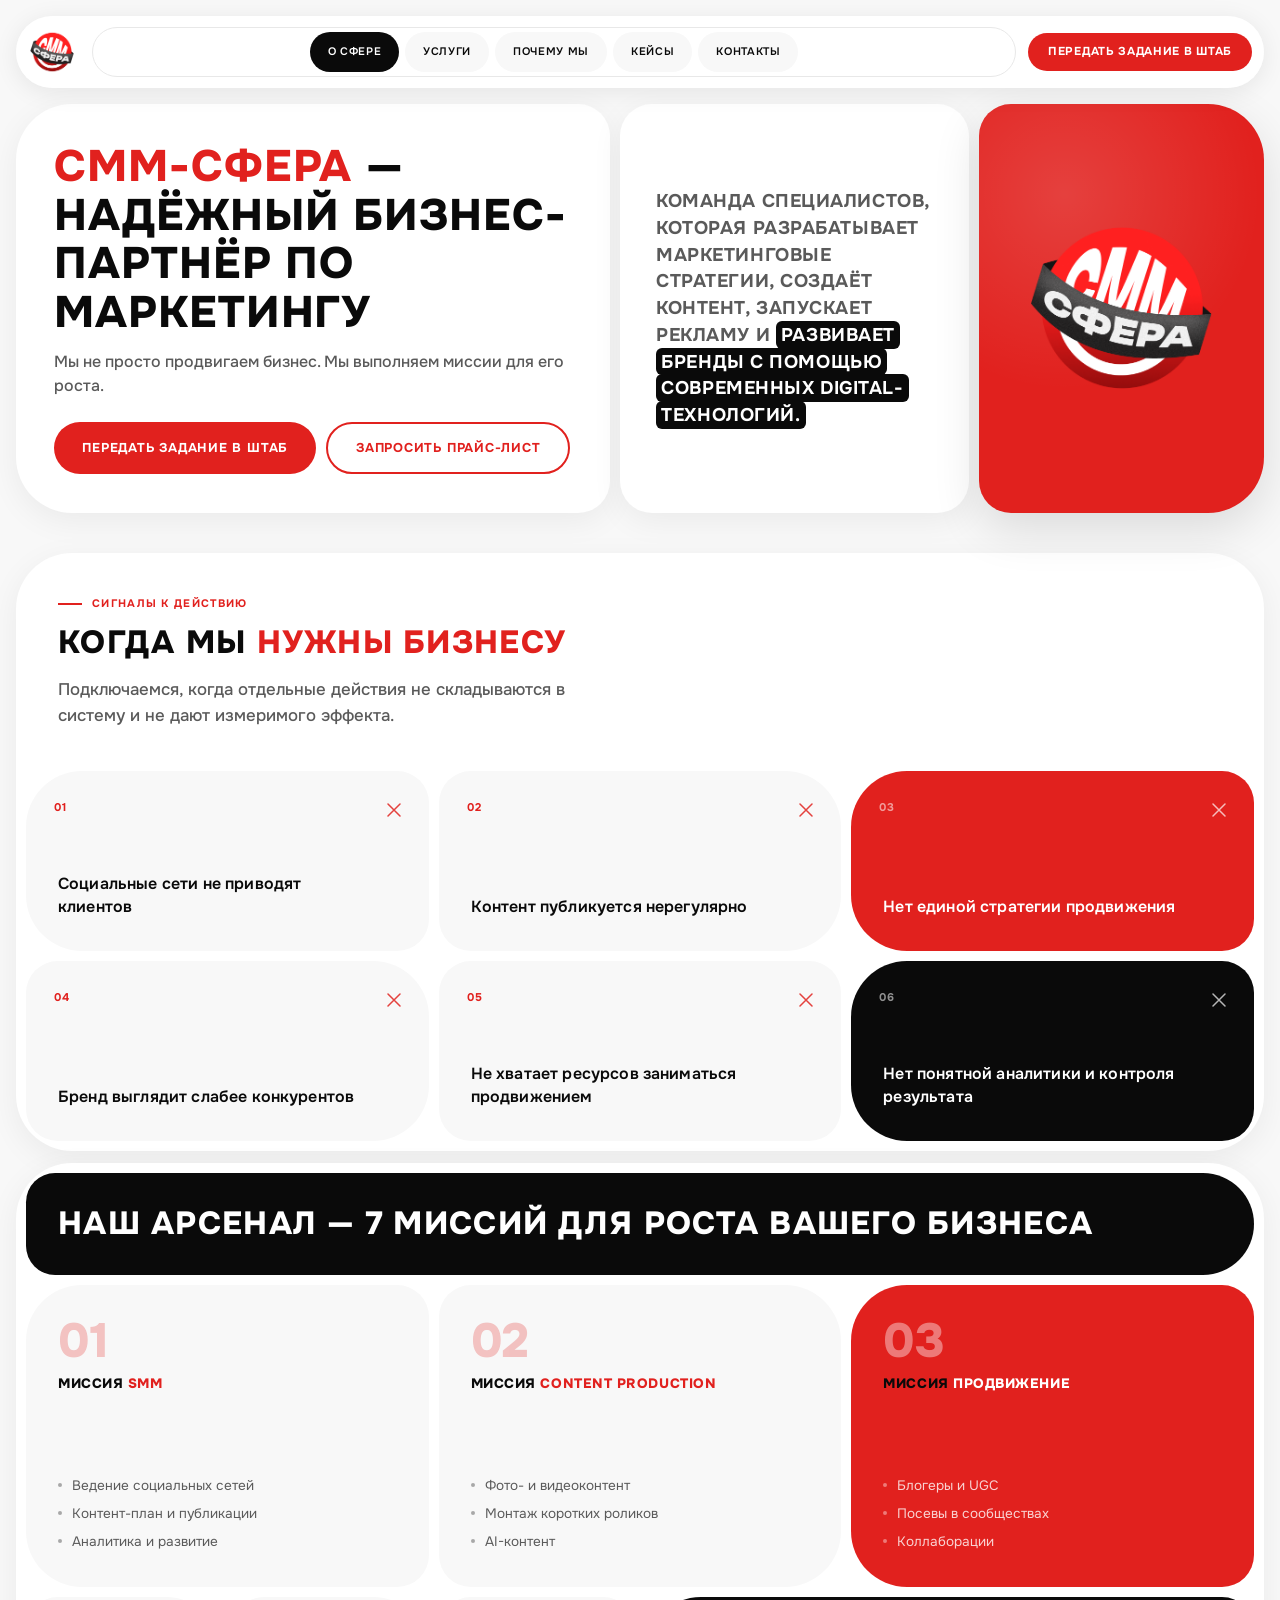
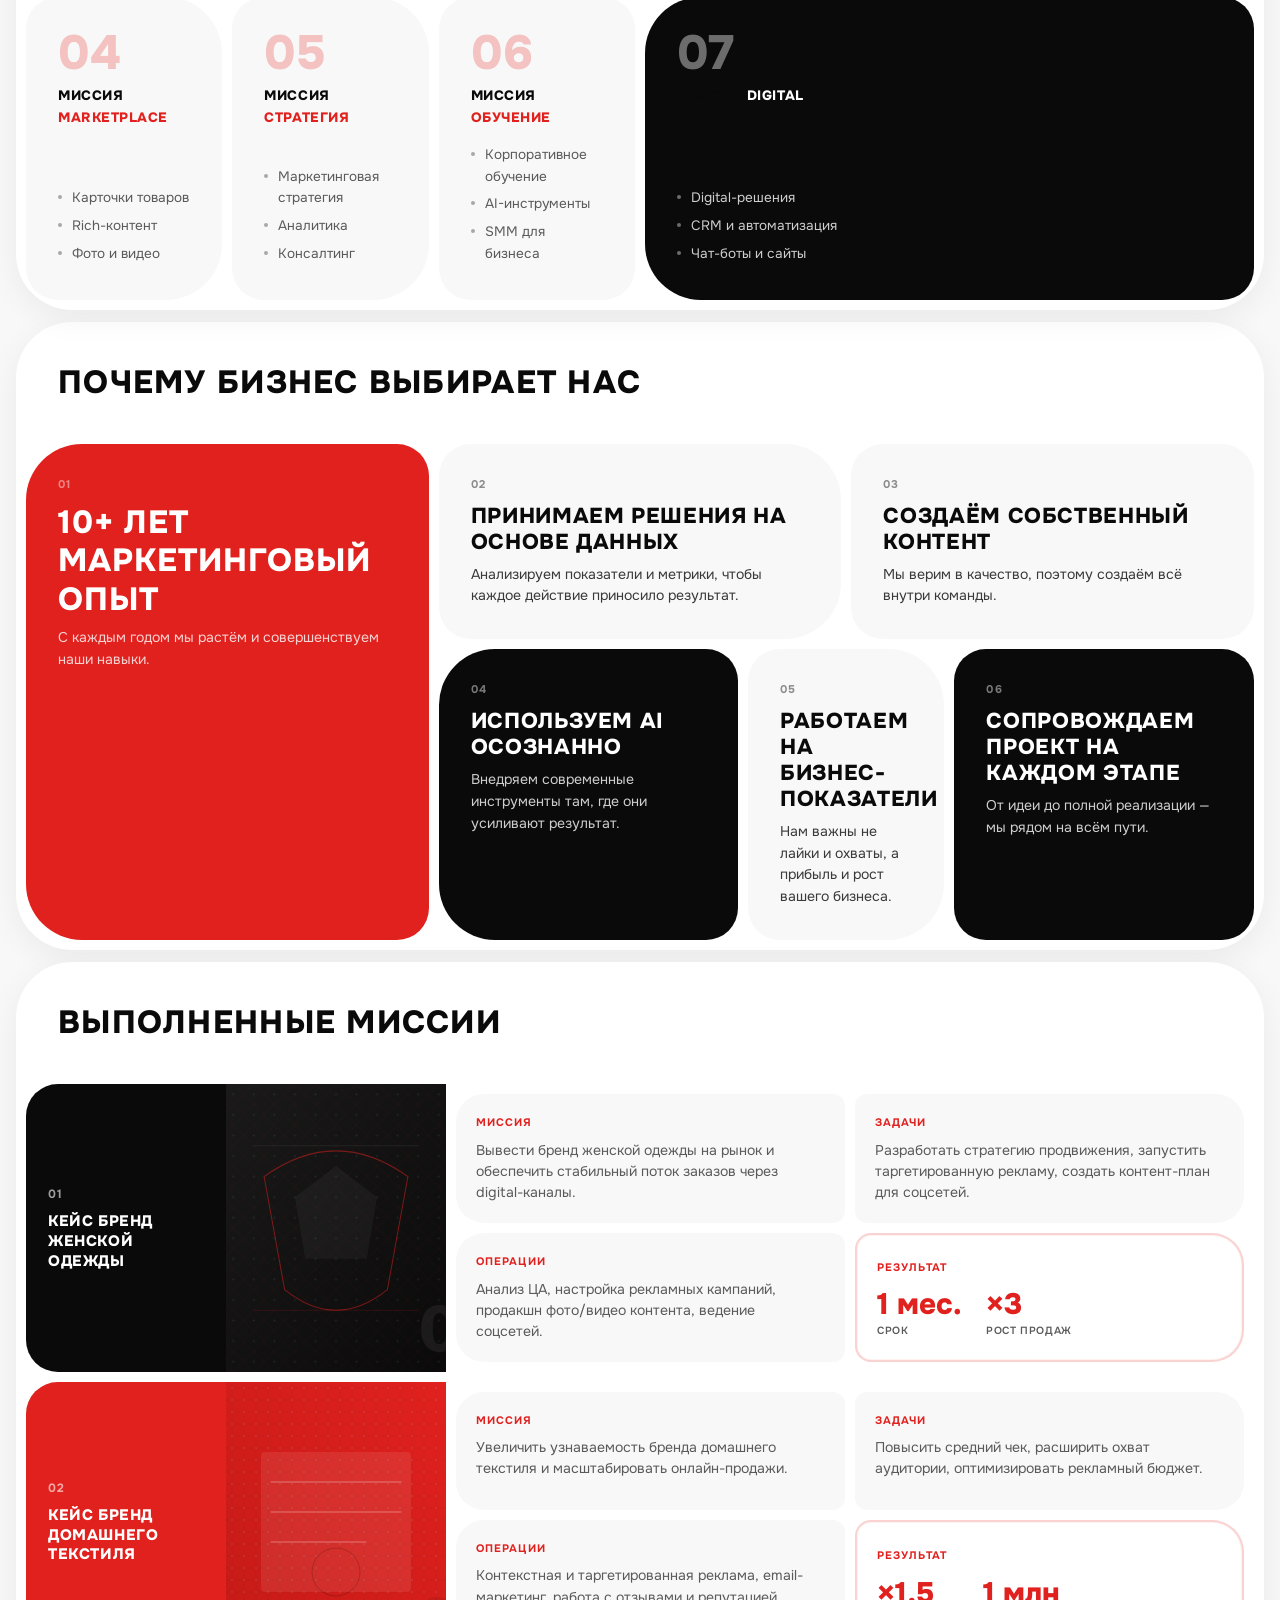
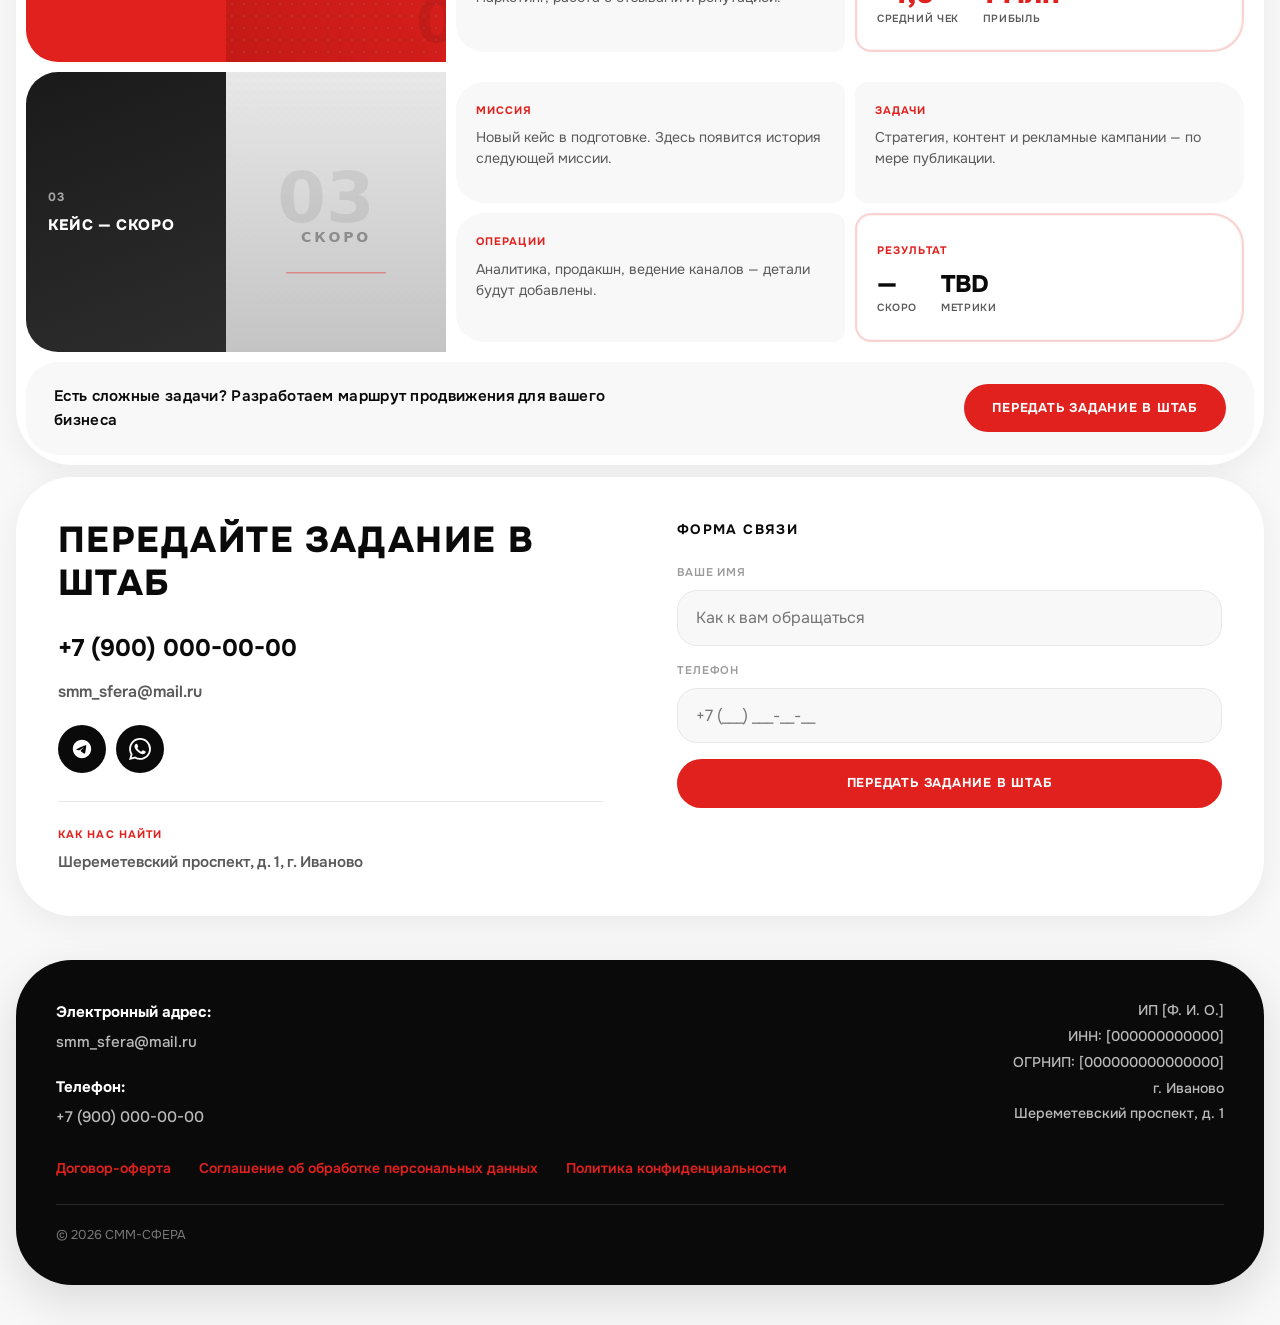
==== commit 5e81a996: "Переделать секцию «Сигналы к действию» в bento-стиле лендинга Заменить тёмный блок на белую section-" ====
--- a/index.html
+++ b/index.html
@@ -87,66 +87,68 @@
     </section>
 
     <!-- When we're needed -->
-    <section id="signals" class="section section--signals">
-      <div class="container">
-        <div class="signals-shell reveal-group">
-          <div class="signals-head reveal-item">
-            <div class="signals-head__left">
-              <p class="signals-eyebrow">
-                <span class="signals-eyebrow__dash" aria-hidden="true"></span>
-                Сигналы к действию
-              </p>
-              <h2 class="signals-title">
-                <span class="signals-title__white">Когда мы</span>
-                <span class="signals-title__red">нужны бизнесу</span>
-              </h2>
-            </div>
-            <p class="signals-subtitle">Подключаемся, когда отдельные действия не складываются в систему и не дают измеримого эффекта.</p>
-          </div>
-
-          <div class="signals-grid reveal-item">
-            <article class="signals-card">
-              <span class="signals-card__num">01</span>
-              <span class="signals-card__icon" aria-hidden="true">
-                <svg width="14" height="14" viewBox="0 0 14 14" fill="none"><path d="M1 1L13 13M13 1L1 13" stroke="currentColor" stroke-width="1.5" stroke-linecap="round"/></svg>
-              </span>
-              <p class="signals-card__text">Социальные сети не приводят клиентов</p>
-            </article>
-            <article class="signals-card">
-              <span class="signals-card__num">02</span>
-              <span class="signals-card__icon" aria-hidden="true">
-                <svg width="14" height="14" viewBox="0 0 14 14" fill="none"><path d="M1 1L13 13M13 1L1 13" stroke="currentColor" stroke-width="1.5" stroke-linecap="round"/></svg>
-              </span>
-              <p class="signals-card__text">Контент публикуется нерегулярно</p>
-            </article>
-            <article class="signals-card">
-              <span class="signals-card__num">03</span>
-              <span class="signals-card__icon" aria-hidden="true">
-                <svg width="14" height="14" viewBox="0 0 14 14" fill="none"><path d="M1 1L13 13M13 1L1 13" stroke="currentColor" stroke-width="1.5" stroke-linecap="round"/></svg>
-              </span>
-              <p class="signals-card__text">Нет единой стратегии продвижения</p>
-            </article>
-            <article class="signals-card">
-              <span class="signals-card__num">04</span>
-              <span class="signals-card__icon" aria-hidden="true">
-                <svg width="14" height="14" viewBox="0 0 14 14" fill="none"><path d="M1 1L13 13M13 1L1 13" stroke="currentColor" stroke-width="1.5" stroke-linecap="round"/></svg>
-              </span>
-              <p class="signals-card__text">Бренд выглядит слабее конкурентов</p>
-            </article>
-            <article class="signals-card">
-              <span class="signals-card__num">05</span>
-              <span class="signals-card__icon" aria-hidden="true">
-                <svg width="14" height="14" viewBox="0 0 14 14" fill="none"><path d="M1 1L13 13M13 1L1 13" stroke="currentColor" stroke-width="1.5" stroke-linecap="round"/></svg>
-              </span>
-              <p class="signals-card__text">Не хватает ресурсов заниматься продвижением</p>
-            </article>
-            <article class="signals-card">
-              <span class="signals-card__num">06</span>
-              <span class="signals-card__icon" aria-hidden="true">
-                <svg width="14" height="14" viewBox="0 0 14 14" fill="none"><path d="M1 1L13 13M13 1L1 13" stroke="currentColor" stroke-width="1.5" stroke-linecap="round"/></svg>
-              </span>
-              <p class="signals-card__text">Нет понятной аналитики и контроля результата</p>
-            </article>
+    <section id="signals" class="section section--signals section--tight">
+      <div class="container">
+        <div class="section-shell section-shell--white reveal-group">
+          <div class="section-shell__inner">
+            <div class="bento-canvas signals-canvas">
+              <div class="bento-tile bento-tile--white signals-canvas__heading reveal-item">
+                <p class="signals-eyebrow">
+                  <span class="signals-eyebrow__dash" aria-hidden="true"></span>
+                  Сигналы к действию
+                </p>
+                <h2 class="canvas-title canvas-title--dark">Когда мы <span>нужны бизнесу</span></h2>
+                <p class="signals-subtitle">Подключаемся, когда отдельные действия не складываются в систему и не дают измеримого эффекта.</p>
+              </div>
+
+              <article class="bento-tile bento-tile--gray signals-tile bento-tile--shape-a reveal-item">
+                <span class="signals-tile__num">01</span>
+                <span class="signals-tile__icon" aria-hidden="true">
+                  <svg width="14" height="14" viewBox="0 0 14 14" fill="none"><path d="M1 1L13 13M13 1L1 13" stroke="currentColor" stroke-width="1.5" stroke-linecap="round"/></svg>
+                </span>
+                <p class="signals-tile__text">Социальные сети не приводят клиентов</p>
+              </article>
+
+              <article class="bento-tile bento-tile--gray signals-tile bento-tile--shape-b reveal-item">
+                <span class="signals-tile__num">02</span>
+                <span class="signals-tile__icon" aria-hidden="true">
+                  <svg width="14" height="14" viewBox="0 0 14 14" fill="none"><path d="M1 1L13 13M13 1L1 13" stroke="currentColor" stroke-width="1.5" stroke-linecap="round"/></svg>
+                </span>
+                <p class="signals-tile__text">Контент публикуется нерегулярно</p>
+              </article>
+
+              <article class="bento-tile bento-tile--red signals-tile bento-tile--shape-a reveal-item">
+                <span class="signals-tile__num signals-tile__num--light">03</span>
+                <span class="signals-tile__icon signals-tile__icon--light" aria-hidden="true">
+                  <svg width="14" height="14" viewBox="0 0 14 14" fill="none"><path d="M1 1L13 13M13 1L1 13" stroke="currentColor" stroke-width="1.5" stroke-linecap="round"/></svg>
+                </span>
+                <p class="signals-tile__text signals-tile__text--light">Нет единой стратегии продвижения</p>
+              </article>
+
+              <article class="bento-tile bento-tile--gray signals-tile bento-tile--shape-b reveal-item">
+                <span class="signals-tile__num">04</span>
+                <span class="signals-tile__icon" aria-hidden="true">
+                  <svg width="14" height="14" viewBox="0 0 14 14" fill="none"><path d="M1 1L13 13M13 1L1 13" stroke="currentColor" stroke-width="1.5" stroke-linecap="round"/></svg>
+                </span>
+                <p class="signals-tile__text">Бренд выглядит слабее конкурентов</p>
+              </article>
+
+              <article class="bento-tile bento-tile--gray signals-tile reveal-item">
+                <span class="signals-tile__num">05</span>
+                <span class="signals-tile__icon" aria-hidden="true">
+                  <svg width="14" height="14" viewBox="0 0 14 14" fill="none"><path d="M1 1L13 13M13 1L1 13" stroke="currentColor" stroke-width="1.5" stroke-linecap="round"/></svg>
+                </span>
+                <p class="signals-tile__text">Не хватает ресурсов заниматься продвижением</p>
+              </article>
+
+              <article class="bento-tile bento-tile--black signals-tile bento-tile--shape-a reveal-item">
+                <span class="signals-tile__num signals-tile__num--light">06</span>
+                <span class="signals-tile__icon signals-tile__icon--light" aria-hidden="true">
+                  <svg width="14" height="14" viewBox="0 0 14 14" fill="none"><path d="M1 1L13 13M13 1L1 13" stroke="currentColor" stroke-width="1.5" stroke-linecap="round"/></svg>
+                </span>
+                <p class="signals-tile__text signals-tile__text--light">Нет понятной аналитики и контроля результата</p>
+              </article>
+            </div>
           </div>
         </div>
       </div>
--- a/css/layout.css
+++ b/css/layout.css
@@ -20,7 +20,6 @@
 }
 
 .section--signals {
-  padding-block: clamp(48px, 6vw, 72px);
   z-index: 1;
 }
 
@@ -155,13 +154,36 @@
 }
 
 
+/* Signals canvas */
+.signals-canvas {
+  grid-template-columns: repeat(3, 1fr);
+  grid-template-areas:
+    "heading heading heading"
+    "s01 s02 s03"
+    "s04 s05 s06";
+}
+
+.signals-canvas__heading {
+  grid-area: heading;
+  border-radius: var(--radius-tile-alt);
+}
+
+.signals-canvas .signals-tile:nth-child(2) { grid-area: s01; }
+.signals-canvas .signals-tile:nth-child(3) { grid-area: s02; }
+.signals-canvas .signals-tile:nth-child(4) { grid-area: s03; }
+.signals-canvas .signals-tile:nth-child(5) { grid-area: s04; }
+.signals-canvas .signals-tile:nth-child(6) { grid-area: s05; }
+.signals-canvas .signals-tile:nth-child(7) { grid-area: s06; }
+
 /* Arsenal canvas */
 .arsenal-canvas {
   grid-template-columns: repeat(6, 1fr);
+  grid-template-rows: auto 1fr 1fr;
   grid-template-areas:
     "title title title title title title"
-    "m01 m01 m02 m03 m03 m03"
+    "m01 m01 m02 m02 m03 m03"
     "m04 m05 m06 m07 m07 m07";
+  align-items: stretch;
 }
 
 .arsenal-canvas__title {
@@ -244,6 +266,15 @@
     min-height: 280px;
   }
 
+  .signals-canvas {
+    grid-template-columns: repeat(2, 1fr);
+    grid-template-areas:
+      "heading heading"
+      "s01 s02"
+      "s03 s04"
+      "s05 s06";
+  }
+
   .arsenal-canvas {
     grid-template-columns: repeat(2, 1fr);
     grid-template-areas:
@@ -299,12 +330,14 @@
     min-height: 260px;
   }
 
+  .signals-canvas,
   .arsenal-canvas,
   .why-canvas {
     grid-template-columns: 1fr;
     grid-template-areas: none;
   }
 
+  .signals-canvas > *,
   .arsenal-canvas > *,
   .why-canvas > * {
     grid-area: auto !important;
--- a/css/components.css
+++ b/css/components.css
@@ -346,22 +346,6 @@
 }
 
 /* Signals — when we're needed */
-.signals-shell {
-  background: var(--color-black);
-  color: var(--color-white);
-  border-radius: var(--radius-shell);
-  padding: clamp(28px, 4vw, 48px);
-  box-shadow: var(--shadow-lift);
-}
-
-.signals-head {
-  display: grid;
-  grid-template-columns: minmax(0, 1.1fr) minmax(0, 0.9fr);
-  gap: clamp(20px, 4vw, 40px);
-  align-items: end;
-  margin-bottom: clamp(28px, 4vw, 40px);
-}
-
 .signals-eyebrow {
   display: flex;
   align-items: center;
@@ -371,7 +355,7 @@
   letter-spacing: 0.12em;
   text-transform: uppercase;
   color: var(--color-red);
-  margin-bottom: 16px;
+  margin-bottom: 12px;
 }
 
 .signals-eyebrow__dash {
@@ -382,21 +366,7 @@
   flex-shrink: 0;
 }
 
-.signals-title {
-  font-size: clamp(1.6rem, 3.5vw, 2.75rem);
-  font-weight: 800;
-  line-height: 1.05;
-  letter-spacing: 0.02em;
-  text-transform: uppercase;
-}
-
-.signals-title__white {
-  display: block;
-  color: var(--color-white);
-}
-
-.signals-title__red {
-  display: block;
+.signals-canvas__heading .canvas-title span {
   color: var(--color-red);
 }
 
@@ -404,50 +374,35 @@
   font-size: clamp(0.9rem, 1.4vw, 1.05rem);
   font-weight: 500;
   line-height: 1.55;
-  color: rgba(255, 255, 255, 0.65);
-  max-width: 420px;
-  margin-left: auto;
-}
-
-.signals-grid {
-  display: grid;
-  grid-template-columns: repeat(3, 1fr);
-  border: 1px solid rgba(255, 255, 255, 0.12);
-  border-radius: var(--radius-tile);
-  overflow: hidden;
-}
-
-.signals-card {
+  color: var(--color-gray-600);
+  margin-top: 14px;
+  max-width: 560px;
+}
+
+.signals-tile {
   position: relative;
   display: flex;
   flex-direction: column;
   justify-content: flex-end;
   min-height: clamp(140px, 16vw, 180px);
-  padding: clamp(20px, 2.5vw, 28px);
-  background: var(--color-black);
-  border-right: 1px solid rgba(255, 255, 255, 0.12);
-  border-bottom: 1px solid rgba(255, 255, 255, 0.12);
-}
-
-.signals-card:nth-child(3n) {
-  border-right: none;
-}
-
-.signals-card:nth-child(n+4) {
-  border-bottom: none;
-}
-
-.signals-card__num {
+}
+
+.signals-tile__num {
   position: absolute;
   top: clamp(20px, 2.5vw, 28px);
   left: clamp(20px, 2.5vw, 28px);
-  font-size: 0.75rem;
+  font-size: 0.7rem;
   font-weight: 700;
   letter-spacing: 0.1em;
   color: var(--color-red);
 }
 
-.signals-card__icon {
+.signals-tile__num--light {
+  color: var(--color-white);
+  opacity: 0.55;
+}
+
+.signals-tile__icon {
   position: absolute;
   top: clamp(20px, 2.5vw, 28px);
   right: clamp(20px, 2.5vw, 28px);
@@ -455,69 +410,28 @@
   opacity: 0.85;
 }
 
-.signals-card__text {
+.signals-tile__icon--light {
+  color: var(--color-white);
+  opacity: 0.7;
+}
+
+.signals-tile__text {
   font-size: clamp(0.88rem, 1.3vw, 1rem);
   font-weight: 600;
   line-height: 1.45;
   letter-spacing: 0.01em;
-  color: var(--color-white);
+  color: var(--color-black);
   padding-top: 36px;
   max-width: 28ch;
 }
 
-@media (max-width: 1024px) {
-  .signals-head {
-    grid-template-columns: 1fr;
-    align-items: start;
-  }
-
-  .signals-subtitle {
-    margin-left: 0;
-    max-width: none;
-  }
-
-  .signals-grid {
-    grid-template-columns: repeat(2, 1fr);
-  }
-
-  .signals-card:nth-child(3n) {
-    border-right: 1px solid rgba(255, 255, 255, 0.12);
-  }
-
-  .signals-card:nth-child(2n) {
-    border-right: none;
-  }
-
-  .signals-card:nth-child(n+4) {
-    border-bottom: 1px solid rgba(255, 255, 255, 0.12);
-  }
-
-  .signals-card:nth-child(n+5) {
-    border-bottom: none;
-  }
+.signals-tile__text--light {
+  color: var(--color-white);
 }
 
 @media (max-width: 640px) {
-  .signals-shell {
-    border-radius: 36px;
-    padding: 24px 20px;
-  }
-
-  .signals-grid {
-    grid-template-columns: 1fr;
-  }
-
-  .signals-card {
-    border-right: none !important;
+  .signals-tile {
     min-height: 120px;
-  }
-
-  .signals-card:not(:last-child) {
-    border-bottom: 1px solid rgba(255, 255, 255, 0.12) !important;
-  }
-
-  .signals-card:last-child {
-    border-bottom: none !important;
   }
 }
 
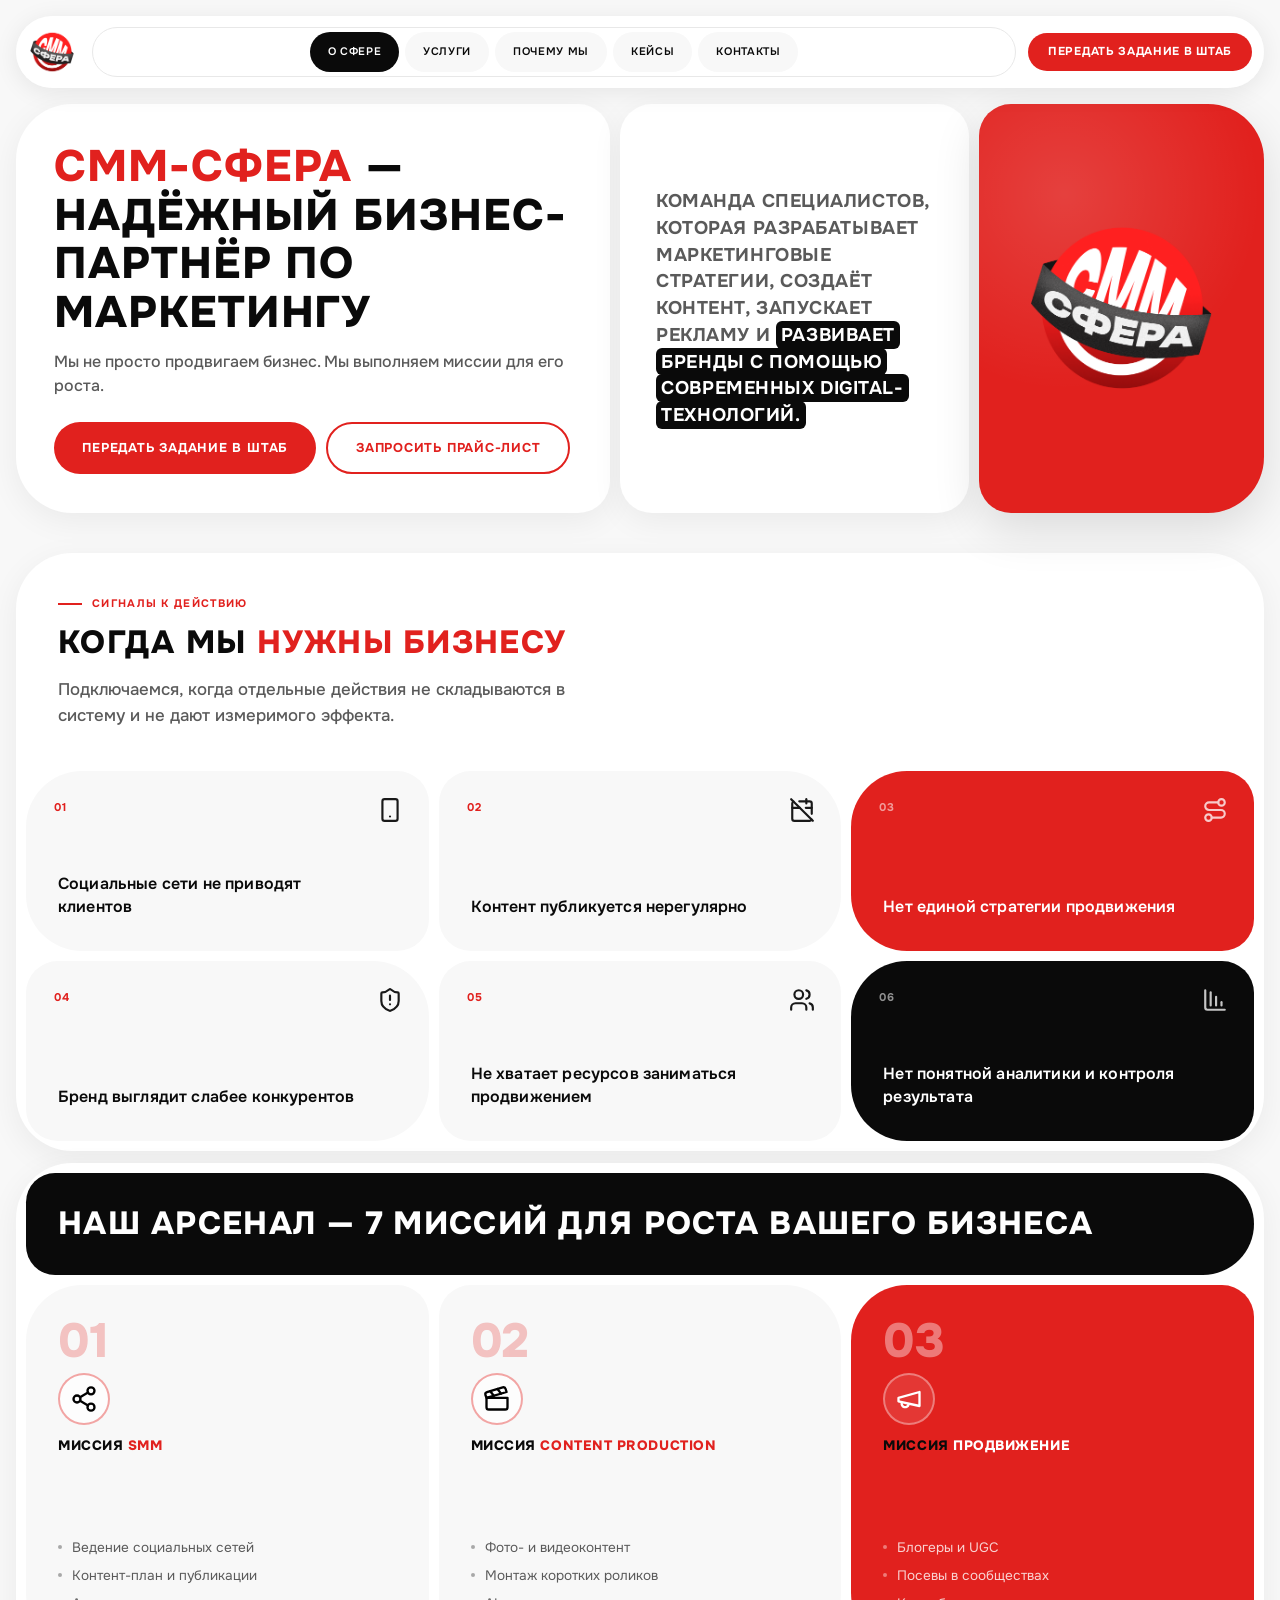
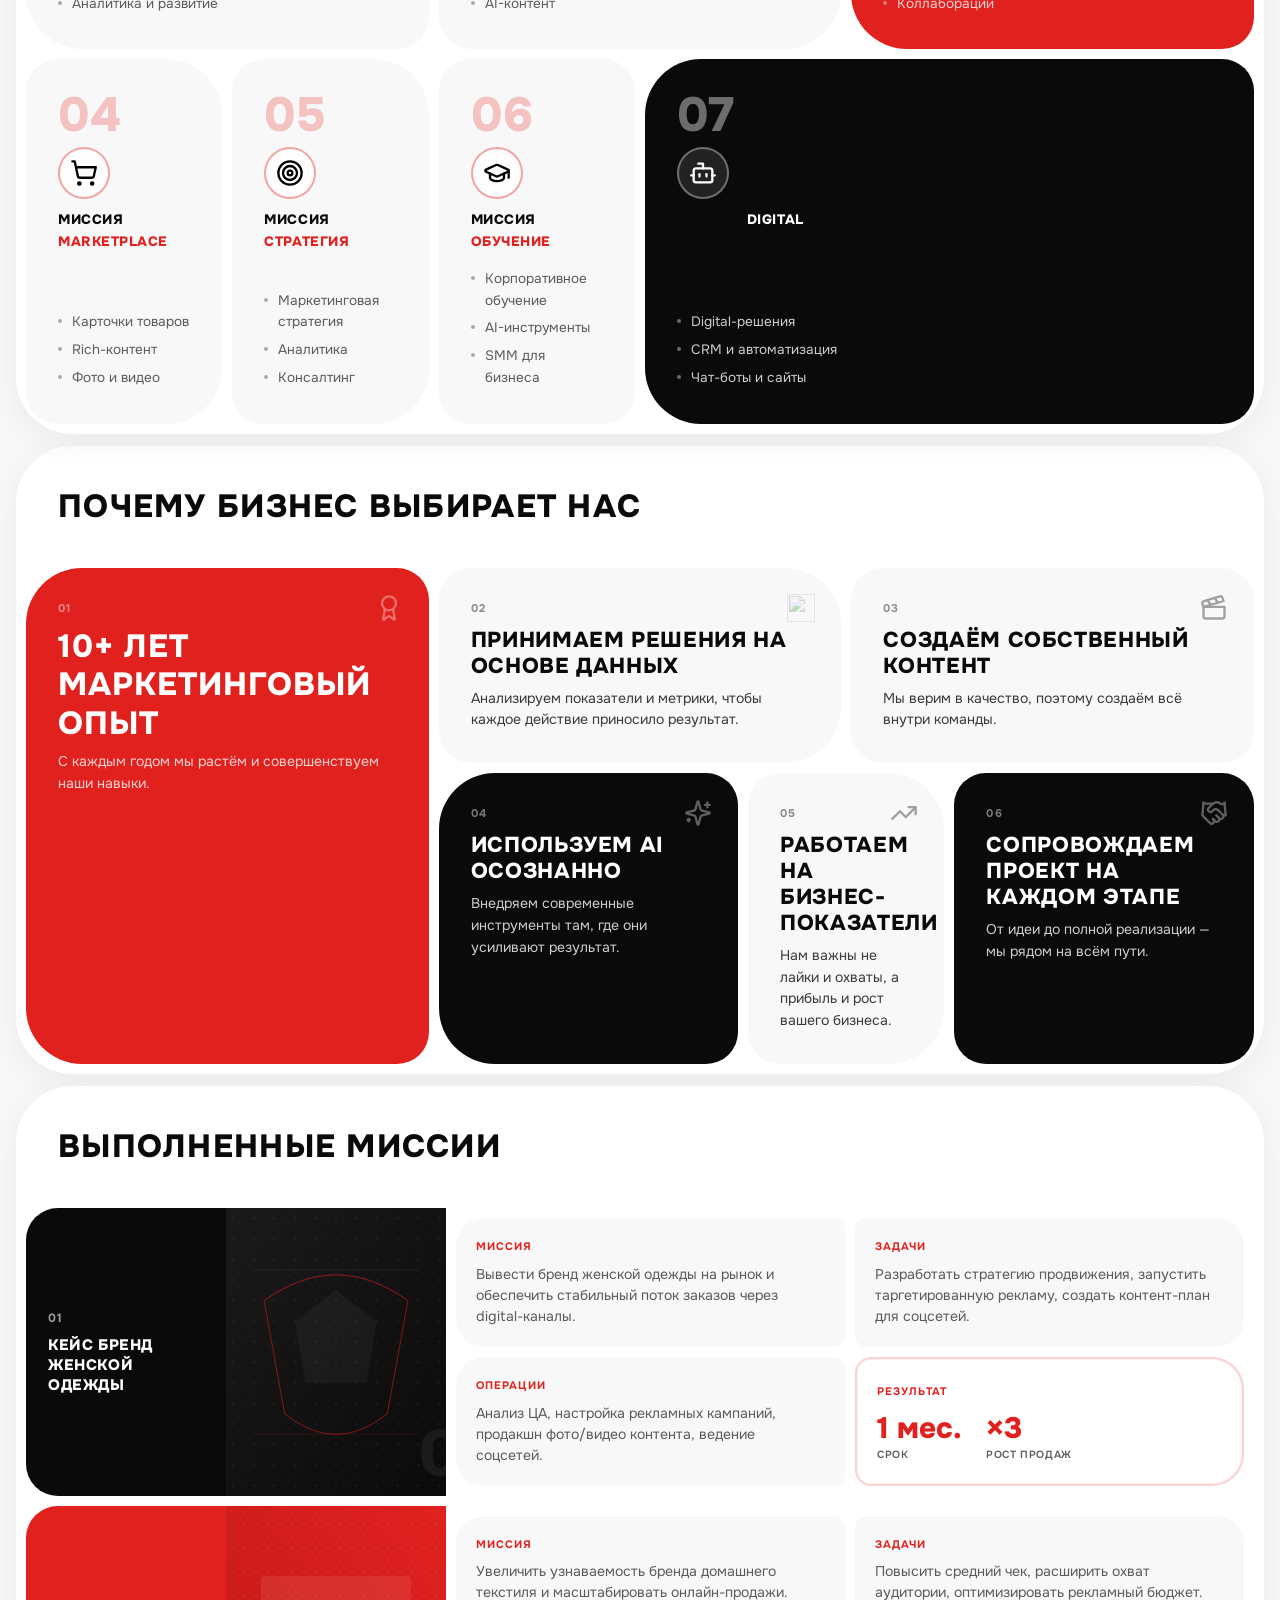
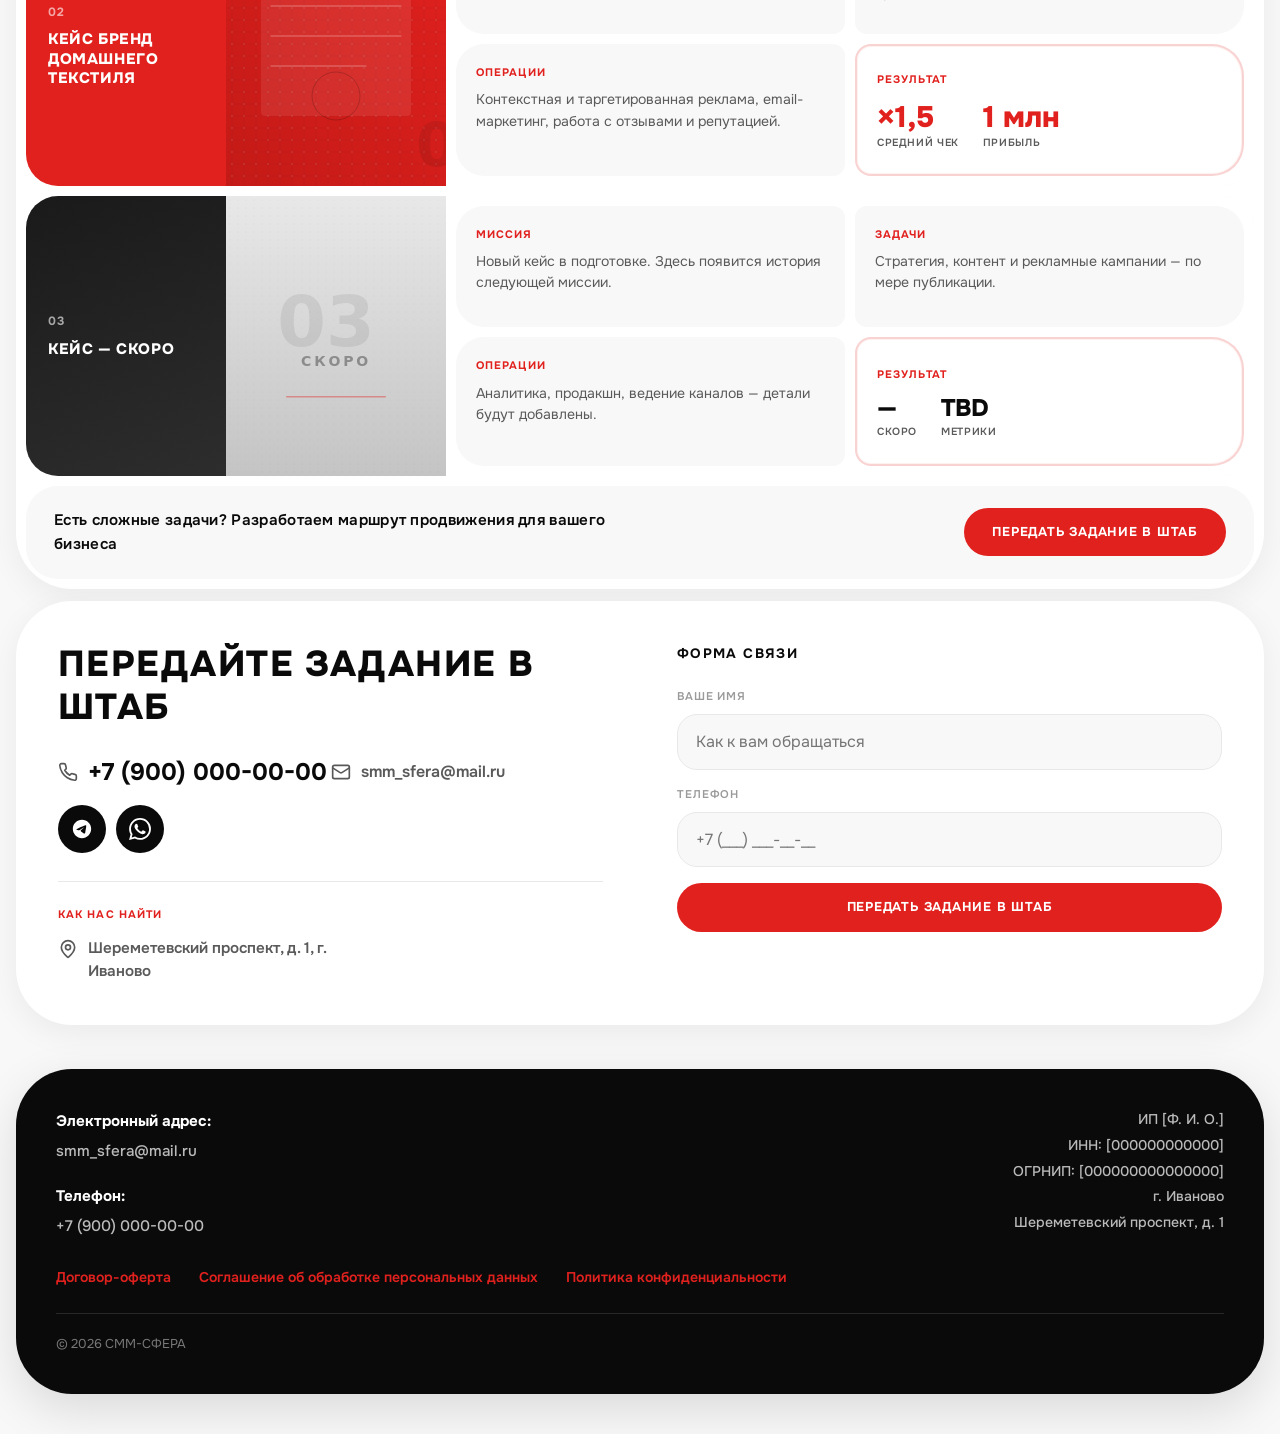
==== commit f7003b23: "Добавить иконки Lucide в секции signals, арсенал, почему мы и контакты. Иконки из lucide-static (ISC" ====
--- a/index.html
+++ b/index.html
@@ -104,7 +104,7 @@
               <article class="bento-tile bento-tile--gray signals-tile bento-tile--shape-a reveal-item">
                 <span class="signals-tile__num">01</span>
                 <span class="signals-tile__icon" aria-hidden="true">
-                  <svg width="14" height="14" viewBox="0 0 14 14" fill="none"><path d="M1 1L13 13M13 1L1 13" stroke="currentColor" stroke-width="1.5" stroke-linecap="round"/></svg>
+                  <img src="assets/icons/smartphone.svg" alt="" class="tile-icon" width="26" height="26">
                 </span>
                 <p class="signals-tile__text">Социальные сети не приводят клиентов</p>
               </article>
@@ -112,7 +112,7 @@
               <article class="bento-tile bento-tile--gray signals-tile bento-tile--shape-b reveal-item">
                 <span class="signals-tile__num">02</span>
                 <span class="signals-tile__icon" aria-hidden="true">
-                  <svg width="14" height="14" viewBox="0 0 14 14" fill="none"><path d="M1 1L13 13M13 1L1 13" stroke="currentColor" stroke-width="1.5" stroke-linecap="round"/></svg>
+                  <img src="assets/icons/calendar-off.svg" alt="" class="tile-icon" width="26" height="26">
                 </span>
                 <p class="signals-tile__text">Контент публикуется нерегулярно</p>
               </article>
@@ -120,7 +120,7 @@
               <article class="bento-tile bento-tile--red signals-tile bento-tile--shape-a reveal-item">
                 <span class="signals-tile__num signals-tile__num--light">03</span>
                 <span class="signals-tile__icon signals-tile__icon--light" aria-hidden="true">
-                  <svg width="14" height="14" viewBox="0 0 14 14" fill="none"><path d="M1 1L13 13M13 1L1 13" stroke="currentColor" stroke-width="1.5" stroke-linecap="round"/></svg>
+                  <img src="assets/icons/route.svg" alt="" class="tile-icon" width="26" height="26">
                 </span>
                 <p class="signals-tile__text signals-tile__text--light">Нет единой стратегии продвижения</p>
               </article>
@@ -128,7 +128,7 @@
               <article class="bento-tile bento-tile--gray signals-tile bento-tile--shape-b reveal-item">
                 <span class="signals-tile__num">04</span>
                 <span class="signals-tile__icon" aria-hidden="true">
-                  <svg width="14" height="14" viewBox="0 0 14 14" fill="none"><path d="M1 1L13 13M13 1L1 13" stroke="currentColor" stroke-width="1.5" stroke-linecap="round"/></svg>
+                  <img src="assets/icons/shield-alert.svg" alt="" class="tile-icon" width="26" height="26">
                 </span>
                 <p class="signals-tile__text">Бренд выглядит слабее конкурентов</p>
               </article>
@@ -136,7 +136,7 @@
               <article class="bento-tile bento-tile--gray signals-tile reveal-item">
                 <span class="signals-tile__num">05</span>
                 <span class="signals-tile__icon" aria-hidden="true">
-                  <svg width="14" height="14" viewBox="0 0 14 14" fill="none"><path d="M1 1L13 13M13 1L1 13" stroke="currentColor" stroke-width="1.5" stroke-linecap="round"/></svg>
+                  <img src="assets/icons/users.svg" alt="" class="tile-icon" width="26" height="26">
                 </span>
                 <p class="signals-tile__text">Не хватает ресурсов заниматься продвижением</p>
               </article>
@@ -144,7 +144,7 @@
               <article class="bento-tile bento-tile--black signals-tile bento-tile--shape-a reveal-item">
                 <span class="signals-tile__num signals-tile__num--light">06</span>
                 <span class="signals-tile__icon signals-tile__icon--light" aria-hidden="true">
-                  <svg width="14" height="14" viewBox="0 0 14 14" fill="none"><path d="M1 1L13 13M13 1L1 13" stroke="currentColor" stroke-width="1.5" stroke-linecap="round"/></svg>
+                  <img src="assets/icons/chart-column-decreasing.svg" alt="" class="tile-icon" width="26" height="26">
                 </span>
                 <p class="signals-tile__text signals-tile__text--light">Нет понятной аналитики и контроля результата</p>
               </article>
@@ -166,6 +166,9 @@
 
               <article class="bento-tile bento-tile--gray mission-tile mission-tile--wide bento-tile--shape-a reveal-item">
                 <span class="mission-tile__num">01</span>
+                <div class="mission-tile__icon" aria-hidden="true">
+                  <img src="assets/icons/share-2.svg" alt="" class="tile-icon" width="28" height="28">
+                </div>
                 <h3 class="mission-tile__title"><span class="mission-tile__label">МИССИЯ</span> <span class="mission-tile__name">SMM</span></h3>
                 <ul class="mission-tile__list">
                   <li>Ведение социальных сетей</li>
@@ -176,6 +179,9 @@
 
               <article class="bento-tile bento-tile--gray mission-tile bento-tile--shape-b reveal-item">
                 <span class="mission-tile__num">02</span>
+                <div class="mission-tile__icon" aria-hidden="true">
+                  <img src="assets/icons/clapperboard.svg" alt="" class="tile-icon" width="28" height="28">
+                </div>
                 <h3 class="mission-tile__title"><span class="mission-tile__label">МИССИЯ</span> <span class="mission-tile__name">CONTENT PRODUCTION</span></h3>
                 <ul class="mission-tile__list">
                   <li>Фото- и видеоконтент</li>
@@ -186,6 +192,9 @@
 
               <article class="bento-tile bento-tile--red mission-tile mission-tile--wide bento-tile--shape-a reveal-item">
                 <span class="mission-tile__num mission-tile__num--light">03</span>
+                <div class="mission-tile__icon" aria-hidden="true">
+                  <img src="assets/icons/megaphone.svg" alt="" class="tile-icon" width="28" height="28">
+                </div>
                 <h3 class="mission-tile__title mission-tile__title--light"><span class="mission-tile__label">МИССИЯ</span> <span class="mission-tile__name">ПРОДВИЖЕНИЕ</span></h3>
                 <ul class="mission-tile__list mission-tile__list--light">
                   <li>Блогеры и UGC</li>
@@ -196,6 +205,9 @@
 
               <article class="bento-tile bento-tile--gray mission-tile bento-tile--shape-b reveal-item">
                 <span class="mission-tile__num">04</span>
+                <div class="mission-tile__icon" aria-hidden="true">
+                  <img src="assets/icons/shopping-cart.svg" alt="" class="tile-icon" width="28" height="28">
+                </div>
                 <h3 class="mission-tile__title"><span class="mission-tile__label">МИССИЯ</span> <span class="mission-tile__name">MARKETPLACE</span></h3>
                 <ul class="mission-tile__list">
                   <li>Карточки товаров</li>
@@ -206,6 +218,9 @@
 
               <article class="bento-tile bento-tile--gray mission-tile bento-tile--shape-b reveal-item">
                 <span class="mission-tile__num">05</span>
+                <div class="mission-tile__icon" aria-hidden="true">
+                  <img src="assets/icons/target.svg" alt="" class="tile-icon" width="28" height="28">
+                </div>
                 <h3 class="mission-tile__title"><span class="mission-tile__label">МИССИЯ</span> <span class="mission-tile__name">СТРАТЕГИЯ</span></h3>
                 <ul class="mission-tile__list">
                   <li>Маркетинговая стратегия</li>
@@ -216,6 +231,9 @@
 
               <article class="bento-tile bento-tile--gray mission-tile reveal-item">
                 <span class="mission-tile__num">06</span>
+                <div class="mission-tile__icon" aria-hidden="true">
+                  <img src="assets/icons/graduation-cap.svg" alt="" class="tile-icon" width="28" height="28">
+                </div>
                 <h3 class="mission-tile__title"><span class="mission-tile__label">МИССИЯ</span> <span class="mission-tile__name">ОБУЧЕНИЕ</span></h3>
                 <ul class="mission-tile__list">
                   <li>Корпоративное обучение</li>
@@ -226,6 +244,9 @@
 
               <article class="bento-tile bento-tile--black mission-tile mission-tile--tall bento-tile--shape-a reveal-item">
                 <span class="mission-tile__num mission-tile__num--light">07</span>
+                <div class="mission-tile__icon" aria-hidden="true">
+                  <img src="assets/icons/bot.svg" alt="" class="tile-icon" width="28" height="28">
+                </div>
                 <h3 class="mission-tile__title mission-tile__title--light"><span class="mission-tile__label">МИССИЯ</span> <span class="mission-tile__name">DIGITAL</span></h3>
                 <ul class="mission-tile__list mission-tile__list--light">
                   <li>Digital-решения</li>
@@ -250,36 +271,54 @@
               </div>
 
               <div class="bento-tile bento-tile--red why-tile why-tile--featured bento-tile--shape-a reveal-item">
+                <div class="why-tile__icon" aria-hidden="true">
+                  <img src="assets/icons/award.svg" alt="" class="tile-icon" width="28" height="28">
+                </div>
                 <p class="why-tile__num">01</p>
                 <p class="why-tile__title">10+ лет маркетинговый опыт</p>
                 <p class="why-tile__text">С каждым годом мы растём и совершенствуем наши навыки.</p>
               </div>
 
               <div class="bento-tile bento-tile--gray why-tile bento-tile--shape-b reveal-item">
+                <div class="why-tile__icon" aria-hidden="true">
+                  <img src="assets/icons/bar-chart-3.svg" alt="" class="tile-icon" width="28" height="28">
+                </div>
                 <p class="why-tile__num">02</p>
                 <p class="why-tile__title">Принимаем решения на основе данных</p>
                 <p class="why-tile__text">Анализируем показатели и метрики, чтобы каждое действие приносило результат.</p>
               </div>
 
               <div class="bento-tile bento-tile--gray why-tile reveal-item">
+                <div class="why-tile__icon" aria-hidden="true">
+                  <img src="assets/icons/clapperboard.svg" alt="" class="tile-icon" width="28" height="28">
+                </div>
                 <p class="why-tile__num">03</p>
                 <p class="why-tile__title">Создаём собственный контент</p>
                 <p class="why-tile__text">Мы верим в качество, поэтому создаём всё внутри команды.</p>
               </div>
 
               <div class="bento-tile bento-tile--black why-tile bento-tile--shape-a reveal-item">
+                <div class="why-tile__icon" aria-hidden="true">
+                  <img src="assets/icons/sparkles.svg" alt="" class="tile-icon" width="28" height="28">
+                </div>
                 <p class="why-tile__num">04</p>
                 <p class="why-tile__title">Используем AI осознанно</p>
                 <p class="why-tile__text">Внедряем современные инструменты там, где они усиливают результат.</p>
               </div>
 
               <div class="bento-tile bento-tile--gray why-tile bento-tile--shape-b reveal-item">
+                <div class="why-tile__icon" aria-hidden="true">
+                  <img src="assets/icons/trending-up.svg" alt="" class="tile-icon" width="28" height="28">
+                </div>
                 <p class="why-tile__num">05</p>
                 <p class="why-tile__title">Работаем на бизнес-показатели</p>
                 <p class="why-tile__text">Нам важны не лайки и охваты, а прибыль и рост вашего бизнеса.</p>
               </div>
 
               <div class="bento-tile bento-tile--black why-tile reveal-item">
+                <div class="why-tile__icon" aria-hidden="true">
+                  <img src="assets/icons/handshake.svg" alt="" class="tile-icon" width="28" height="28">
+                </div>
                 <p class="why-tile__num">06</p>
                 <p class="why-tile__title">Сопровождаем проект на каждом этапе</p>
                 <p class="why-tile__text">От идеи до полной реализации — мы рядом на всём пути.</p>
@@ -412,8 +451,14 @@
             <div class="bento-canvas contact-canvas">
               <div class="bento-tile bento-tile--white contact-canvas__info reveal-item">
                 <h2 class="contact-info__title">Передайте задание в штаб</h2>
-                <a href="tel:+79000000000" class="contact-info__phone">+7 (900) 000-00-00</a>
-                <a href="mailto:smm_sfera@mail.ru" class="contact-info__email">smm_sfera@mail.ru</a>
+                <a href="tel:+79000000000" class="contact-info__phone contact-info__row">
+                  <img src="assets/icons/phone.svg" alt="" class="contact-info__icon" width="20" height="20">
+                  <span>+7 (900) 000-00-00</span>
+                </a>
+                <a href="mailto:smm_sfera@mail.ru" class="contact-info__email contact-info__row">
+                  <img src="assets/icons/mail.svg" alt="" class="contact-info__icon" width="20" height="20">
+                  <span>smm_sfera@mail.ru</span>
+                </a>
                 <div class="social-links">
                   <a href="#" class="social-links__btn" aria-label="Telegram">
                     <svg viewBox="0 0 24 24" fill="currentColor" aria-hidden="true"><path d="M12 2C6.48 2 2 6.48 2 12s4.48 10 10 10 10-4.48 10-10S17.52 2 12 2zm4.64 6.8c-.15 1.58-.8 5.42-1.13 7.19-.14.75-.42 1-.68 1.03-.58.05-1.02-.38-1.58-.75-.88-.58-1.38-.94-2.23-1.5-.99-.65-.35-1.01.22-1.59.15-.15 2.71-2.48 2.76-2.69a.2.2 0 00-.05-.18c-.06-.05-.14-.03-.21-.02-.09.02-1.49.95-4.22 2.79-.4.27-.76.41-1.08.4-.36-.01-1.04-.2-1.55-.37-.63-.2-1.12-.31-1.08-.66.02-.18.27-.36.74-.55 2.92-1.27 4.86-2.11 5.83-2.51 2.78-1.16 3.35-1.36 3.73-1.36.08 0 .27.02.39.12.1.08.13.19.14.27-.01.06.01.24 0 .38z"/></svg>
@@ -424,7 +469,10 @@
                 </div>
                 <div class="contact-info__address">
                   <p class="contact-info__label">Как нас найти</p>
-                  <p class="contact-info__address-text">Шереметевский проспект, д. 1, г. Иваново</p>
+                  <p class="contact-info__address-text contact-info__row">
+                    <img src="assets/icons/map-pin.svg" alt="" class="contact-info__icon" width="20" height="20">
+                    <span>Шереметевский проспект, д. 1, г. Иваново</span>
+                  </p>
                 </div>
               </div>
 
--- a/css/components.css
+++ b/css/components.css
@@ -404,15 +404,74 @@
 
 .signals-tile__icon {
   position: absolute;
-  top: clamp(20px, 2.5vw, 28px);
-  right: clamp(20px, 2.5vw, 28px);
-  color: var(--color-red);
+  top: clamp(18px, 2.5vw, 26px);
+  right: clamp(18px, 2.5vw, 26px);
+  width: 26px;
+  height: 26px;
+  opacity: 0.9;
+}
+
+.signals-tile__icon--light .tile-icon {
+  filter: brightness(0) invert(1);
   opacity: 0.85;
 }
 
-.signals-tile__icon--light {
-  color: var(--color-white);
-  opacity: 0.7;
+/* Lucide icons — https://lucide.dev (ISC) */
+.tile-icon {
+  display: block;
+  width: 100%;
+  height: 100%;
+  object-fit: contain;
+}
+
+.mission-tile__icon {
+  display: flex;
+  align-items: center;
+  justify-content: center;
+  width: 52px;
+  height: 52px;
+  margin-bottom: 10px;
+  border: 2px solid rgba(225, 33, 30, 0.4);
+  border-radius: 50%;
+  background: rgba(255, 255, 255, 0.65);
+}
+
+.mission-tile__icon .tile-icon {
+  width: 28px;
+  height: 28px;
+}
+
+.bento-tile--red .mission-tile__icon,
+.bento-tile--black .mission-tile__icon {
+  border-color: rgba(255, 255, 255, 0.35);
+  background: rgba(255, 255, 255, 0.1);
+}
+
+.bento-tile--red .mission-tile__icon .tile-icon,
+.bento-tile--black .mission-tile__icon .tile-icon {
+  filter: brightness(0) invert(1);
+}
+
+.contact-info__row {
+  display: inline-flex;
+  align-items: center;
+  gap: 10px;
+}
+
+.contact-info__icon {
+  width: 20px;
+  height: 20px;
+  flex-shrink: 0;
+  opacity: 0.65;
+}
+
+.contact-info__address .contact-info__row {
+  align-items: flex-start;
+  margin-top: 6px;
+}
+
+.contact-info__address .contact-info__icon {
+  margin-top: 2px;
 }
 
 .signals-tile__text {
@@ -514,6 +573,7 @@
   flex-direction: column;
   justify-content: flex-start;
   min-height: 140px;
+  position: relative;
 }
 
 .why-tile--featured {
@@ -526,6 +586,20 @@
   letter-spacing: 0.1em;
   opacity: 0.45;
   margin-bottom: 10px;
+}
+
+.why-tile__icon {
+  position: absolute;
+  top: clamp(18px, 2.5vw, 26px);
+  right: clamp(18px, 2.5vw, 26px);
+  width: 28px;
+  height: 28px;
+  opacity: 0.35;
+}
+
+.bento-tile--red .why-tile__icon .tile-icon,
+.bento-tile--black .why-tile__icon .tile-icon {
+  filter: brightness(0) invert(1);
 }
 
 .why-tile__title {
@@ -776,7 +850,10 @@
   font-size: 1.5rem;
   font-weight: 700;
   margin-bottom: 12px;
-  display: block;
+}
+
+.contact-info__phone.contact-info__row {
+  display: inline-flex;
 }
 
 .contact-info__phone:hover {
@@ -784,11 +861,14 @@
 }
 
 .contact-info__email {
-  display: block;
   font-size: 1rem;
   font-weight: 600;
   color: var(--color-gray-600);
   margin-bottom: 20px;
+}
+
+.contact-info__email.contact-info__row {
+  display: inline-flex;
 }
 
 .contact-info__email:hover {
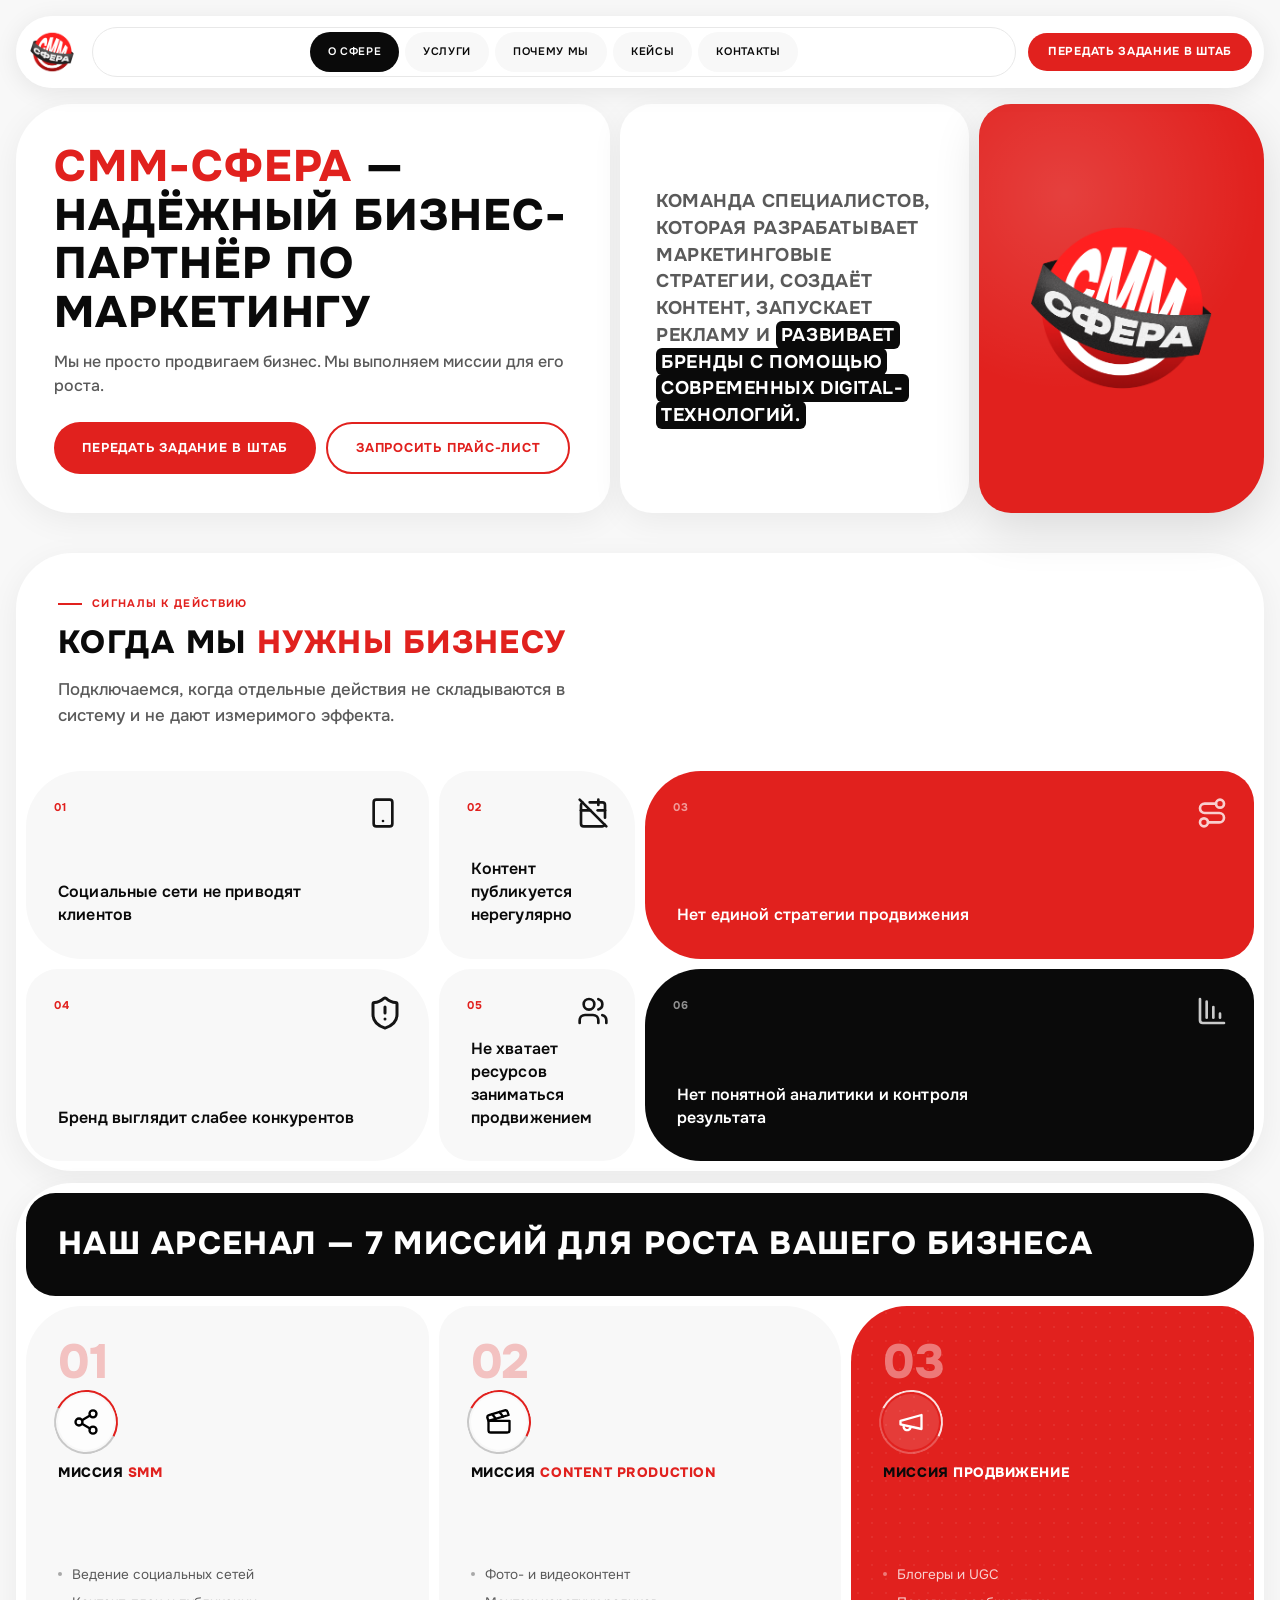
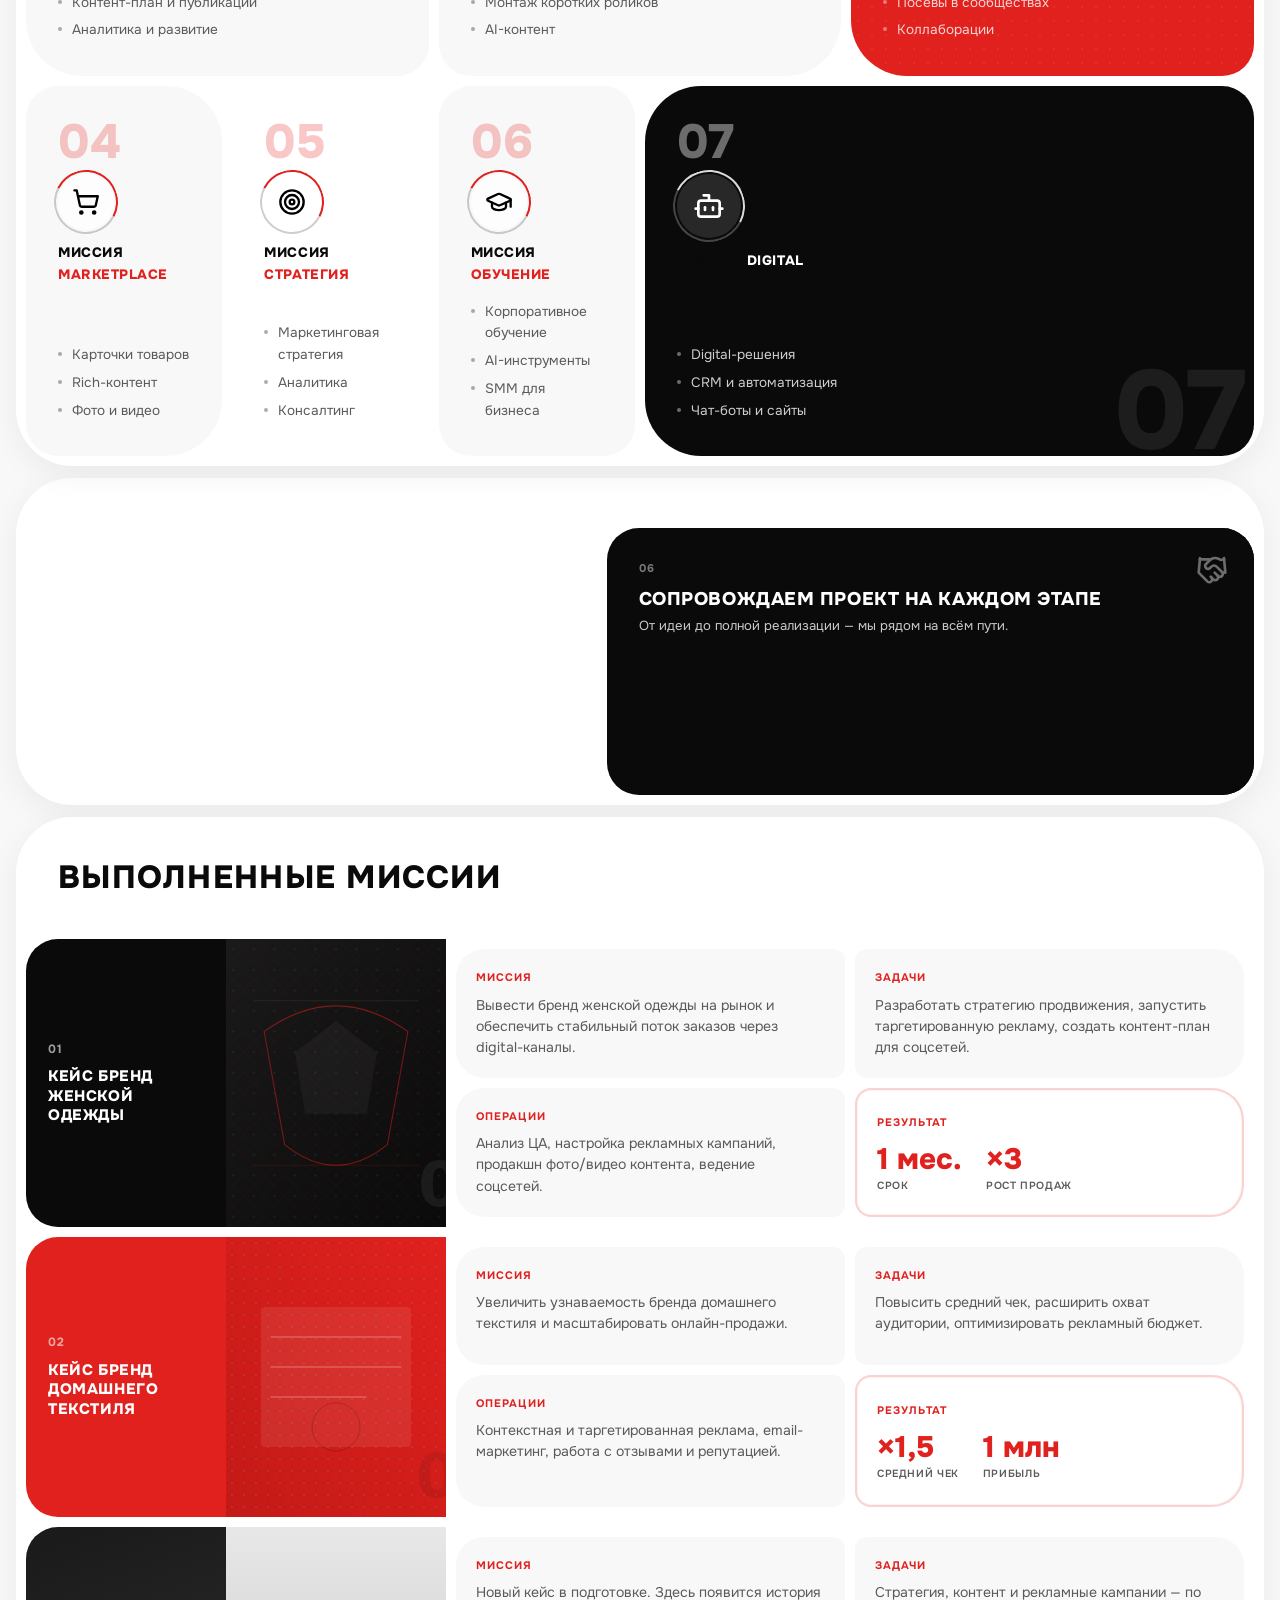
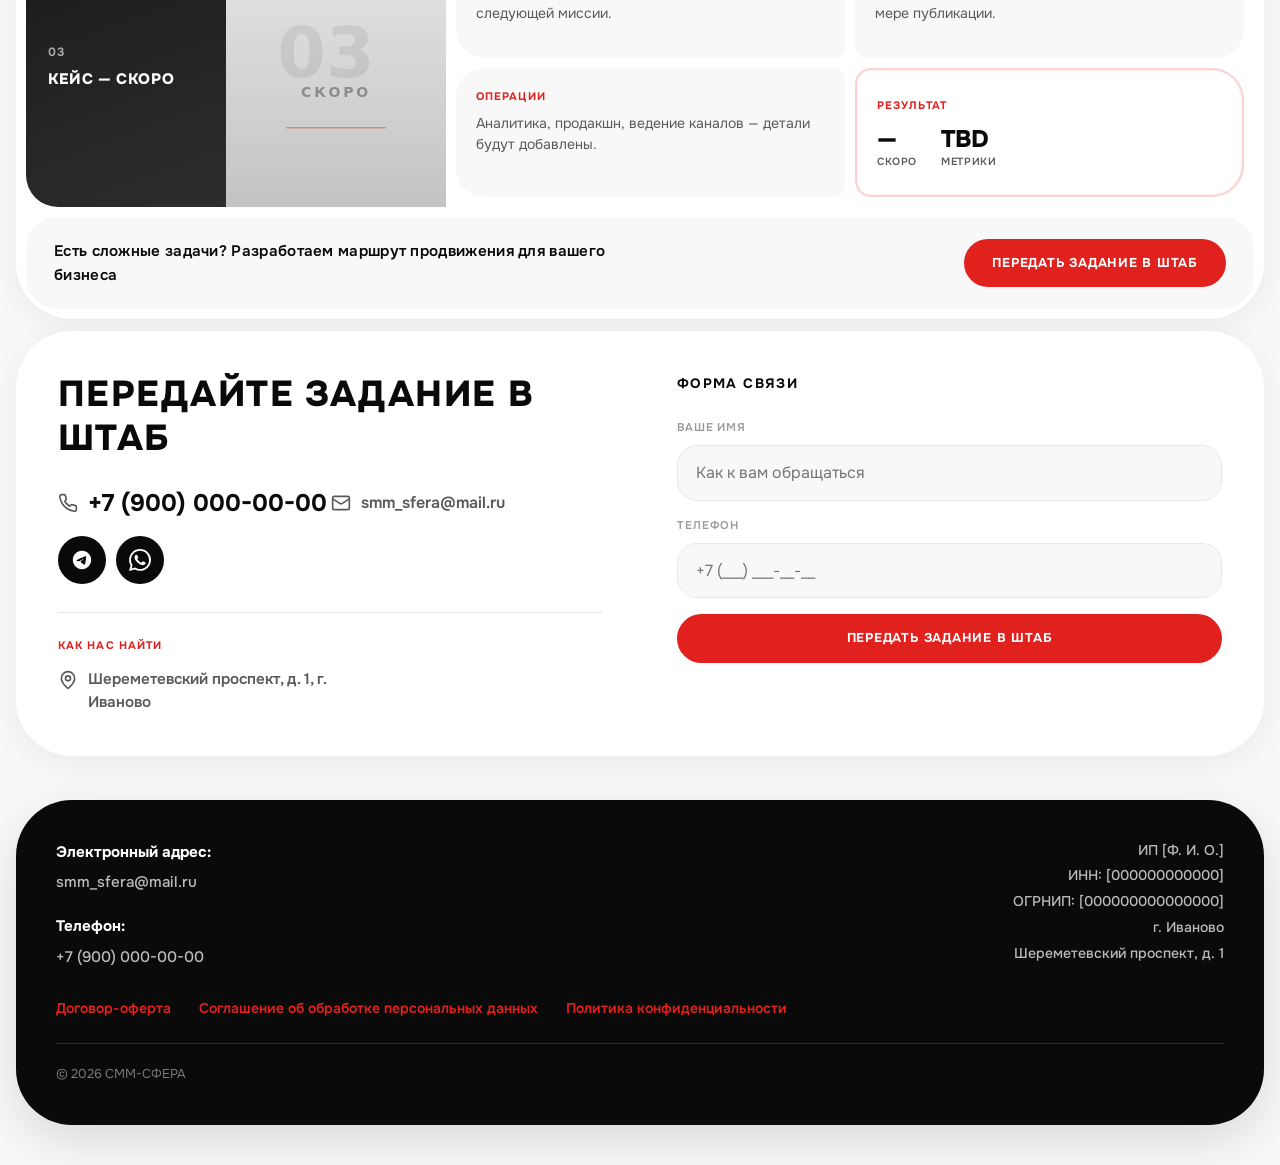
==== commit 08ede60a: "Разнообразить bento-секции: асимметричные сетки, иконки, 10+. Сигналы — сетка 6 колонок, широкие и а" ====
--- a/index.html
+++ b/index.html
@@ -101,10 +101,10 @@
                 <p class="signals-subtitle">Подключаемся, когда отдельные действия не складываются в систему и не дают измеримого эффекта.</p>
               </div>
 
-              <article class="bento-tile bento-tile--gray signals-tile bento-tile--shape-a reveal-item">
+              <article class="bento-tile bento-tile--gray signals-tile signals-tile--wide bento-tile--shape-a reveal-item">
                 <span class="signals-tile__num">01</span>
                 <span class="signals-tile__icon" aria-hidden="true">
-                  <img src="assets/icons/smartphone.svg" alt="" class="tile-icon" width="26" height="26">
+                  <img src="assets/icons/smartphone.svg" alt="" class="tile-icon tile-icon--lg" width="32" height="32">
                 </span>
                 <p class="signals-tile__text">Социальные сети не приводят клиентов</p>
               </article>
@@ -117,7 +117,7 @@
                 <p class="signals-tile__text">Контент публикуется нерегулярно</p>
               </article>
 
-              <article class="bento-tile bento-tile--red signals-tile bento-tile--shape-a reveal-item">
+              <article class="bento-tile bento-tile--red signals-tile signals-tile--accent bento-tile--shape-a reveal-item">
                 <span class="signals-tile__num signals-tile__num--light">03</span>
                 <span class="signals-tile__icon signals-tile__icon--light" aria-hidden="true">
                   <img src="assets/icons/route.svg" alt="" class="tile-icon" width="26" height="26">
@@ -125,7 +125,7 @@
                 <p class="signals-tile__text signals-tile__text--light">Нет единой стратегии продвижения</p>
               </article>
 
-              <article class="bento-tile bento-tile--gray signals-tile bento-tile--shape-b reveal-item">
+              <article class="bento-tile bento-tile--gray signals-tile signals-tile--wide bento-tile--shape-b reveal-item">
                 <span class="signals-tile__num">04</span>
                 <span class="signals-tile__icon" aria-hidden="true">
                   <img src="assets/icons/shield-alert.svg" alt="" class="tile-icon" width="26" height="26">
@@ -141,7 +141,7 @@
                 <p class="signals-tile__text">Не хватает ресурсов заниматься продвижением</p>
               </article>
 
-              <article class="bento-tile bento-tile--black signals-tile bento-tile--shape-a reveal-item">
+              <article class="bento-tile bento-tile--black signals-tile signals-tile--accent bento-tile--shape-a reveal-item">
                 <span class="signals-tile__num signals-tile__num--light">06</span>
                 <span class="signals-tile__icon signals-tile__icon--light" aria-hidden="true">
                   <img src="assets/icons/chart-column-decreasing.svg" alt="" class="tile-icon" width="26" height="26">
@@ -166,7 +166,7 @@
 
               <article class="bento-tile bento-tile--gray mission-tile mission-tile--wide bento-tile--shape-a reveal-item">
                 <span class="mission-tile__num">01</span>
-                <div class="mission-tile__icon" aria-hidden="true">
+                <div class="mission-tile__icon-ring" aria-hidden="true">
                   <img src="assets/icons/share-2.svg" alt="" class="tile-icon" width="28" height="28">
                 </div>
                 <h3 class="mission-tile__title"><span class="mission-tile__label">МИССИЯ</span> <span class="mission-tile__name">SMM</span></h3>
@@ -179,7 +179,7 @@
 
               <article class="bento-tile bento-tile--gray mission-tile bento-tile--shape-b reveal-item">
                 <span class="mission-tile__num">02</span>
-                <div class="mission-tile__icon" aria-hidden="true">
+                <div class="mission-tile__icon-ring" aria-hidden="true">
                   <img src="assets/icons/clapperboard.svg" alt="" class="tile-icon" width="28" height="28">
                 </div>
                 <h3 class="mission-tile__title"><span class="mission-tile__label">МИССИЯ</span> <span class="mission-tile__name">CONTENT PRODUCTION</span></h3>
@@ -190,9 +190,9 @@
                 </ul>
               </article>
 
-              <article class="bento-tile bento-tile--red mission-tile mission-tile--wide bento-tile--shape-a reveal-item">
+              <article class="bento-tile bento-tile--red mission-tile mission-tile--wide mission-tile--promo bento-tile--shape-a reveal-item">
                 <span class="mission-tile__num mission-tile__num--light">03</span>
-                <div class="mission-tile__icon" aria-hidden="true">
+                <div class="mission-tile__icon-ring" aria-hidden="true">
                   <img src="assets/icons/megaphone.svg" alt="" class="tile-icon" width="28" height="28">
                 </div>
                 <h3 class="mission-tile__title mission-tile__title--light"><span class="mission-tile__label">МИССИЯ</span> <span class="mission-tile__name">ПРОДВИЖЕНИЕ</span></h3>
@@ -205,7 +205,7 @@
 
               <article class="bento-tile bento-tile--gray mission-tile bento-tile--shape-b reveal-item">
                 <span class="mission-tile__num">04</span>
-                <div class="mission-tile__icon" aria-hidden="true">
+                <div class="mission-tile__icon-ring" aria-hidden="true">
                   <img src="assets/icons/shopping-cart.svg" alt="" class="tile-icon" width="28" height="28">
                 </div>
                 <h3 class="mission-tile__title"><span class="mission-tile__label">МИССИЯ</span> <span class="mission-tile__name">MARKETPLACE</span></h3>
@@ -216,9 +216,9 @@
                 </ul>
               </article>
 
-              <article class="bento-tile bento-tile--gray mission-tile bento-tile--shape-b reveal-item">
+              <article class="bento-tile bento-tile--white mission-tile bento-tile--shape-b reveal-item">
                 <span class="mission-tile__num">05</span>
-                <div class="mission-tile__icon" aria-hidden="true">
+                <div class="mission-tile__icon-ring" aria-hidden="true">
                   <img src="assets/icons/target.svg" alt="" class="tile-icon" width="28" height="28">
                 </div>
                 <h3 class="mission-tile__title"><span class="mission-tile__label">МИССИЯ</span> <span class="mission-tile__name">СТРАТЕГИЯ</span></h3>
@@ -231,7 +231,7 @@
 
               <article class="bento-tile bento-tile--gray mission-tile reveal-item">
                 <span class="mission-tile__num">06</span>
-                <div class="mission-tile__icon" aria-hidden="true">
+                <div class="mission-tile__icon-ring" aria-hidden="true">
                   <img src="assets/icons/graduation-cap.svg" alt="" class="tile-icon" width="28" height="28">
                 </div>
                 <h3 class="mission-tile__title"><span class="mission-tile__label">МИССИЯ</span> <span class="mission-tile__name">ОБУЧЕНИЕ</span></h3>
@@ -242,9 +242,9 @@
                 </ul>
               </article>
 
-              <article class="bento-tile bento-tile--black mission-tile mission-tile--tall bento-tile--shape-a reveal-item">
+              <article class="bento-tile bento-tile--black mission-tile mission-tile--tall mission-tile--digital bento-tile--shape-a reveal-item">
                 <span class="mission-tile__num mission-tile__num--light">07</span>
-                <div class="mission-tile__icon" aria-hidden="true">
+                <div class="mission-tile__icon-ring" aria-hidden="true">
                   <img src="assets/icons/bot.svg" alt="" class="tile-icon" width="28" height="28">
                 </div>
                 <h3 class="mission-tile__title mission-tile__title--light"><span class="mission-tile__label">МИССИЯ</span> <span class="mission-tile__name">DIGITAL</span></h3>
@@ -272,10 +272,11 @@
 
               <div class="bento-tile bento-tile--red why-tile why-tile--featured bento-tile--shape-a reveal-item">
                 <div class="why-tile__icon" aria-hidden="true">
-                  <img src="assets/icons/award.svg" alt="" class="tile-icon" width="28" height="28">
+                  <img src="assets/icons/award.svg" alt="" class="tile-icon tile-icon--lg" width="32" height="32">
                 </div>
                 <p class="why-tile__num">01</p>
-                <p class="why-tile__title">10+ лет маркетинговый опыт</p>
+                <p class="why-tile__stat">10+</p>
+                <p class="why-tile__stat-label">лет маркетингового опыта</p>
                 <p class="why-tile__text">С каждым годом мы растём и совершенствуем наши навыки.</p>
               </div>
 
--- a/css/layout.css
+++ b/css/layout.css
@@ -156,11 +156,11 @@
 
 /* Signals canvas */
 .signals-canvas {
-  grid-template-columns: repeat(3, 1fr);
+  grid-template-columns: repeat(6, 1fr);
   grid-template-areas:
-    "heading heading heading"
-    "s01 s02 s03"
-    "s04 s05 s06";
+    "heading heading heading heading heading heading"
+    "s01 s01 s02 s03 s03 s03"
+    "s04 s04 s05 s06 s06 s06";
 }
 
 .signals-canvas__heading {
@@ -205,8 +205,8 @@
   grid-template-rows: auto auto auto;
   grid-template-areas:
     "heading heading heading heading heading heading heading heading heading heading heading heading"
-    "feat feat feat feat w02 w02 w02 w02 w03 w03 w03 w03"
-    "feat feat feat feat w04 w04 w04 w05 w05 w06 w06 w06";
+    "feat feat feat feat feat w02 w02 w02 w03 w03 w03"
+    "w04 w04 w04 w04 w05 w05 w06 w06 w06 w06 w06 w06";
 }
 
 .why-canvas__heading {
@@ -267,12 +267,12 @@
   }
 
   .signals-canvas {
-    grid-template-columns: repeat(2, 1fr);
-    grid-template-areas:
-      "heading heading"
-      "s01 s02"
-      "s03 s04"
-      "s05 s06";
+    grid-template-columns: repeat(4, 1fr);
+    grid-template-areas:
+      "heading heading heading heading"
+      "s01 s01 s02 s02"
+      "s03 s03 s03 s04"
+      "s05 s06 s06 s06";
   }
 
   .arsenal-canvas {
@@ -286,14 +286,12 @@
   }
 
   .why-canvas {
-    grid-template-columns: repeat(2, 1fr);
-    grid-template-areas:
-      "heading heading"
-      "feat feat"
-      "w02 w03"
-      "w04 w04"
-      "w05 w05"
-      "w06 w06";
+    grid-template-columns: repeat(4, 1fr);
+    grid-template-areas:
+      "heading heading heading heading"
+      "feat feat feat feat"
+      "w02 w02 w03 w03"
+      "w04 w04 w05 w06";
     grid-template-rows: auto;
   }
 
--- a/css/components.css
+++ b/css/components.css
@@ -384,7 +384,15 @@
   display: flex;
   flex-direction: column;
   justify-content: flex-end;
-  min-height: clamp(140px, 16vw, 180px);
+  min-height: clamp(128px, 14vw, 160px);
+}
+
+.signals-tile--wide {
+  min-height: clamp(132px, 15vw, 168px);
+}
+
+.signals-tile--accent {
+  min-height: clamp(148px, 17vw, 188px);
 }
 
 .signals-tile__num {
@@ -406,9 +414,14 @@
   position: absolute;
   top: clamp(18px, 2.5vw, 26px);
   right: clamp(18px, 2.5vw, 26px);
-  width: 26px;
-  height: 26px;
-  opacity: 0.9;
+  width: 32px;
+  height: 32px;
+  opacity: 0.92;
+}
+
+.signals-tile--wide .signals-tile__icon {
+  width: 36px;
+  height: 36px;
 }
 
 .signals-tile__icon--light .tile-icon {
@@ -424,32 +437,103 @@
   object-fit: contain;
 }
 
-.mission-tile__icon {
+.tile-icon--lg {
+  width: 32px;
+  height: 32px;
+}
+
+.mission-tile__icon-ring {
+  position: relative;
   display: flex;
   align-items: center;
   justify-content: center;
-  width: 52px;
-  height: 52px;
-  margin-bottom: 10px;
-  border: 2px solid rgba(225, 33, 30, 0.4);
+  width: 56px;
+  height: 56px;
+  margin-bottom: 12px;
   border-radius: 50%;
-  background: rgba(255, 255, 255, 0.65);
-}
-
-.mission-tile__icon .tile-icon {
+  background: rgba(255, 255, 255, 0.72);
+  flex-shrink: 0;
+}
+
+.mission-tile__icon-ring::before {
+  content: '';
+  position: absolute;
+  inset: -4px;
+  border-radius: 50%;
+  border: 2px solid transparent;
+  border-top-color: var(--color-red);
+  border-right-color: var(--color-red);
+  border-bottom-color: rgba(10, 10, 10, 0.2);
+  border-left-color: rgba(10, 10, 10, 0.2);
+  transform: rotate(-18deg);
+}
+
+.mission-tile__icon-ring .tile-icon {
   width: 28px;
   height: 28px;
-}
-
-.bento-tile--red .mission-tile__icon,
-.bento-tile--black .mission-tile__icon {
-  border-color: rgba(255, 255, 255, 0.35);
-  background: rgba(255, 255, 255, 0.1);
-}
-
-.bento-tile--red .mission-tile__icon .tile-icon,
-.bento-tile--black .mission-tile__icon .tile-icon {
+  position: relative;
+  z-index: 1;
+}
+
+.bento-tile--red .mission-tile__icon-ring,
+.bento-tile--black .mission-tile__icon-ring {
+  background: rgba(255, 255, 255, 0.12);
+}
+
+.bento-tile--red .mission-tile__icon-ring::before,
+.bento-tile--black .mission-tile__icon-ring::before {
+  border-top-color: rgba(255, 255, 255, 0.85);
+  border-right-color: rgba(255, 255, 255, 0.85);
+  border-bottom-color: rgba(255, 255, 255, 0.25);
+  border-left-color: rgba(255, 255, 255, 0.25);
+}
+
+.bento-tile--red .mission-tile__icon-ring .tile-icon,
+.bento-tile--black .mission-tile__icon-ring .tile-icon {
   filter: brightness(0) invert(1);
+}
+
+.mission-tile--promo {
+  position: relative;
+  overflow: hidden;
+}
+
+.mission-tile--promo::after {
+  content: '';
+  position: absolute;
+  inset: 0;
+  opacity: 0.07;
+  background-image: radial-gradient(circle, rgba(255, 255, 255, 0.9) 1px, transparent 1px);
+  background-size: 14px 14px;
+  pointer-events: none;
+}
+
+.mission-tile--digital {
+  position: relative;
+  overflow: hidden;
+}
+
+.mission-tile--digital::after {
+  content: '07';
+  position: absolute;
+  right: 8px;
+  bottom: -12px;
+  font-size: clamp(4.5rem, 10vw, 7rem);
+  font-weight: 800;
+  line-height: 1;
+  color: var(--color-white);
+  opacity: 0.08;
+  pointer-events: none;
+}
+
+.mission-tile--digital .mission-tile__icon-ring {
+  width: 64px;
+  height: 64px;
+}
+
+.mission-tile--digital .mission-tile__icon-ring .tile-icon {
+  width: 32px;
+  height: 32px;
 }
 
 .contact-info__row {
@@ -578,6 +662,25 @@
 
 .why-tile--featured {
   min-height: 100%;
+  justify-content: flex-end;
+}
+
+.why-tile__stat {
+  font-size: clamp(3rem, 8vw, 5rem);
+  font-weight: 800;
+  line-height: 0.95;
+  letter-spacing: -0.02em;
+  margin-bottom: 4px;
+}
+
+.why-tile__stat-label {
+  font-size: clamp(0.85rem, 1.6vw, 1.05rem);
+  font-weight: 700;
+  letter-spacing: 0.06em;
+  text-transform: uppercase;
+  line-height: 1.25;
+  margin-bottom: 12px;
+  max-width: 14ch;
 }
 
 .why-tile__num {
@@ -592,9 +695,13 @@
   position: absolute;
   top: clamp(18px, 2.5vw, 26px);
   right: clamp(18px, 2.5vw, 26px);
-  width: 28px;
-  height: 28px;
-  opacity: 0.35;
+  width: 32px;
+  height: 32px;
+  opacity: 0.4;
+}
+
+.why-tile--featured .why-tile__icon {
+  opacity: 0.55;
 }
 
 .bento-tile--red .why-tile__icon .tile-icon,
@@ -603,12 +710,13 @@
 }
 
 .why-tile__title {
-  font-size: clamp(1rem, 2vw, 1.35rem);
+  font-size: clamp(0.92rem, 1.8vw, 1.15rem);
   font-weight: 800;
   letter-spacing: 0.03em;
   text-transform: uppercase;
   line-height: 1.2;
-  margin-bottom: 8px;
+  margin-bottom: 6px;
+  padding-right: 36px;
 }
 
 .why-tile--featured .why-tile__title {
@@ -616,9 +724,16 @@
 }
 
 .why-tile__text {
-  font-size: 0.88rem;
-  line-height: 1.55;
-  opacity: 0.8;
+  font-size: 0.82rem;
+  line-height: 1.5;
+  opacity: 0.78;
+}
+
+.why-tile:not(.why-tile--featured) .why-tile__text {
+  display: -webkit-box;
+  -webkit-line-clamp: 2;
+  -webkit-box-orient: vertical;
+  overflow: hidden;
 }
 
 /* Cases */
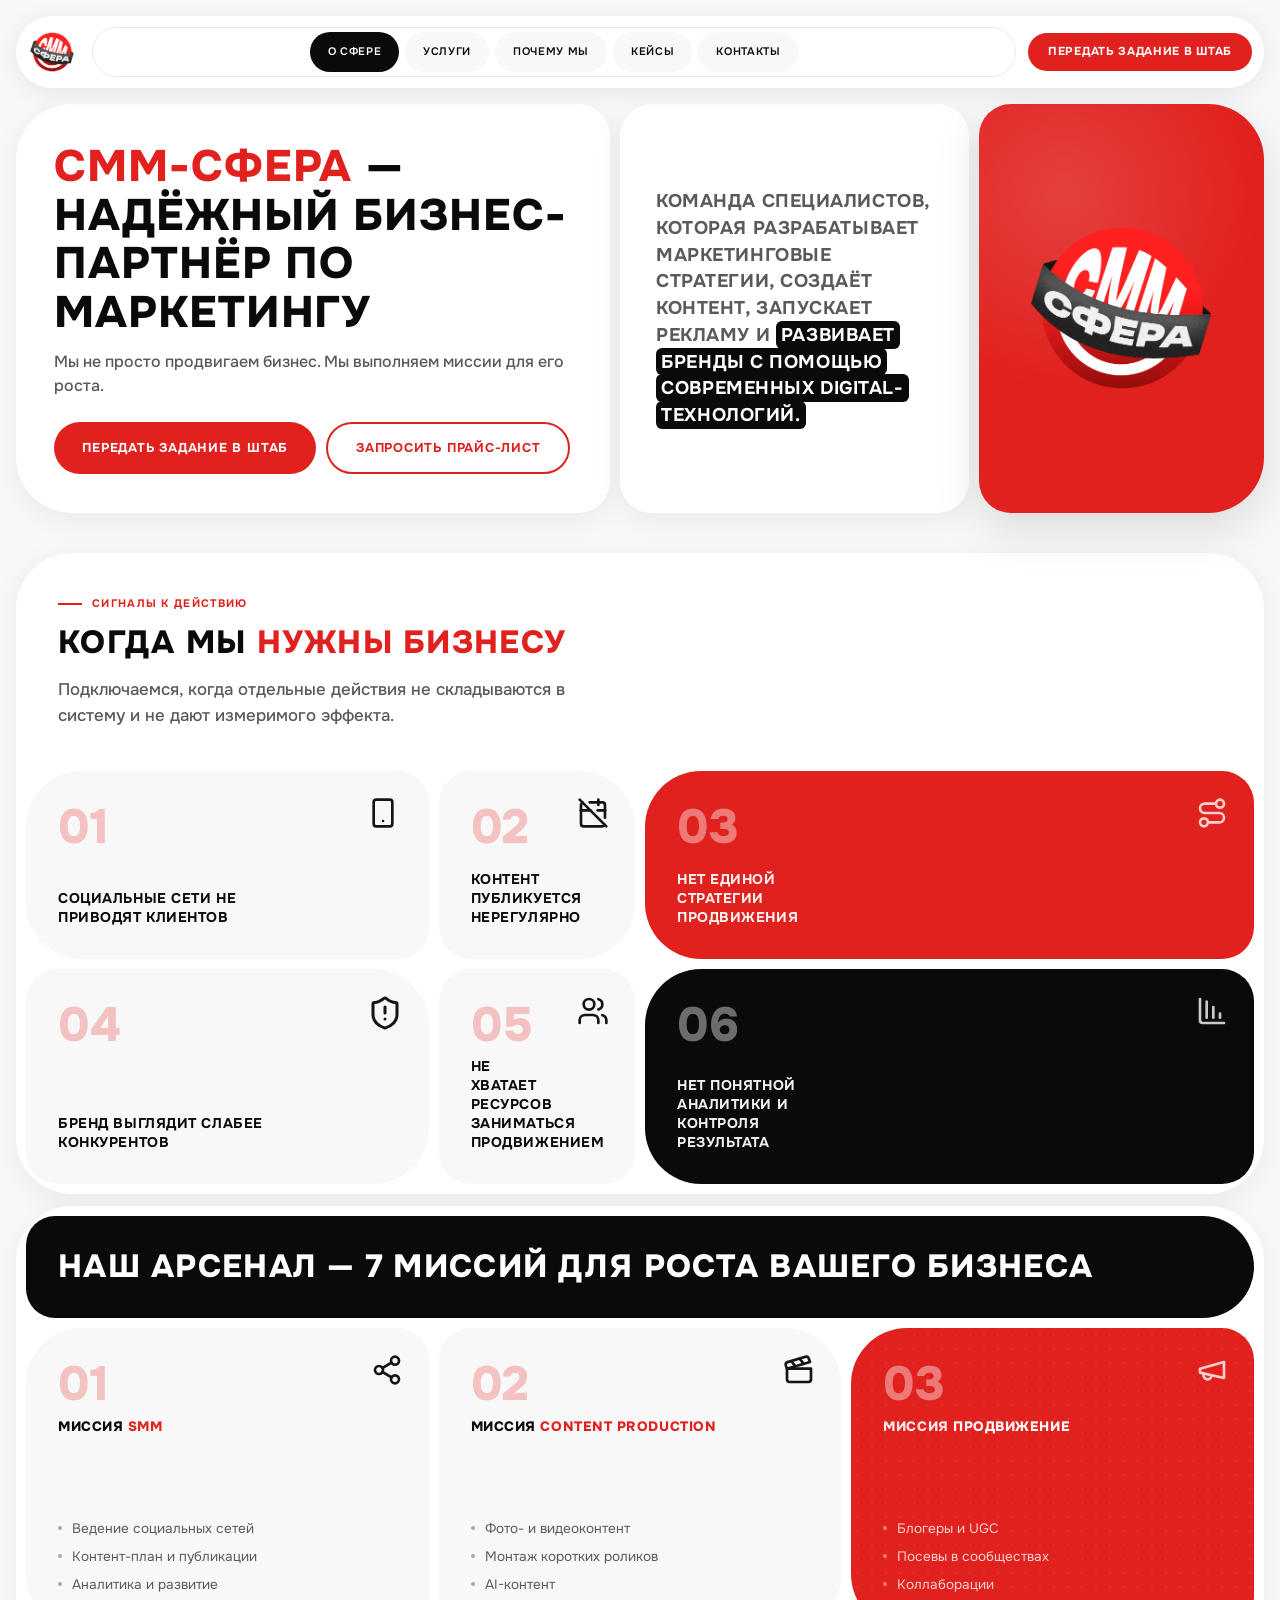
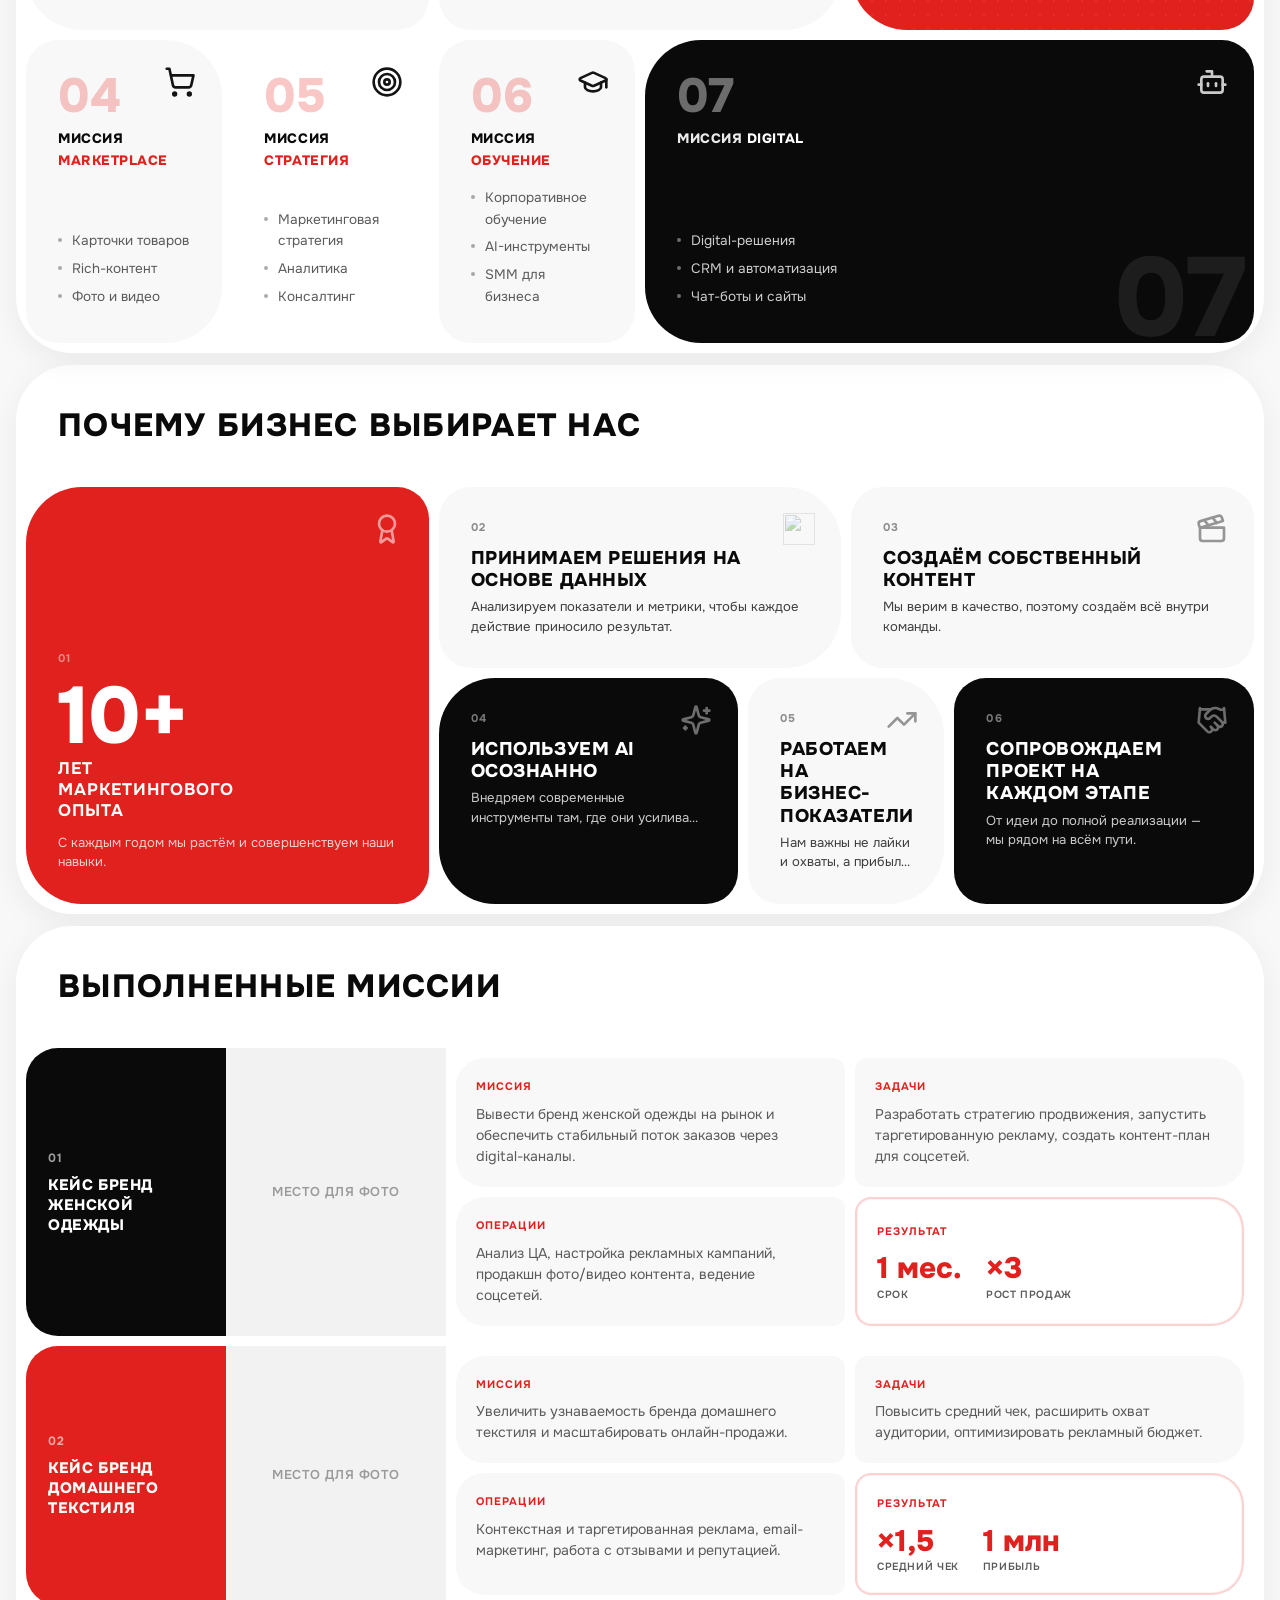
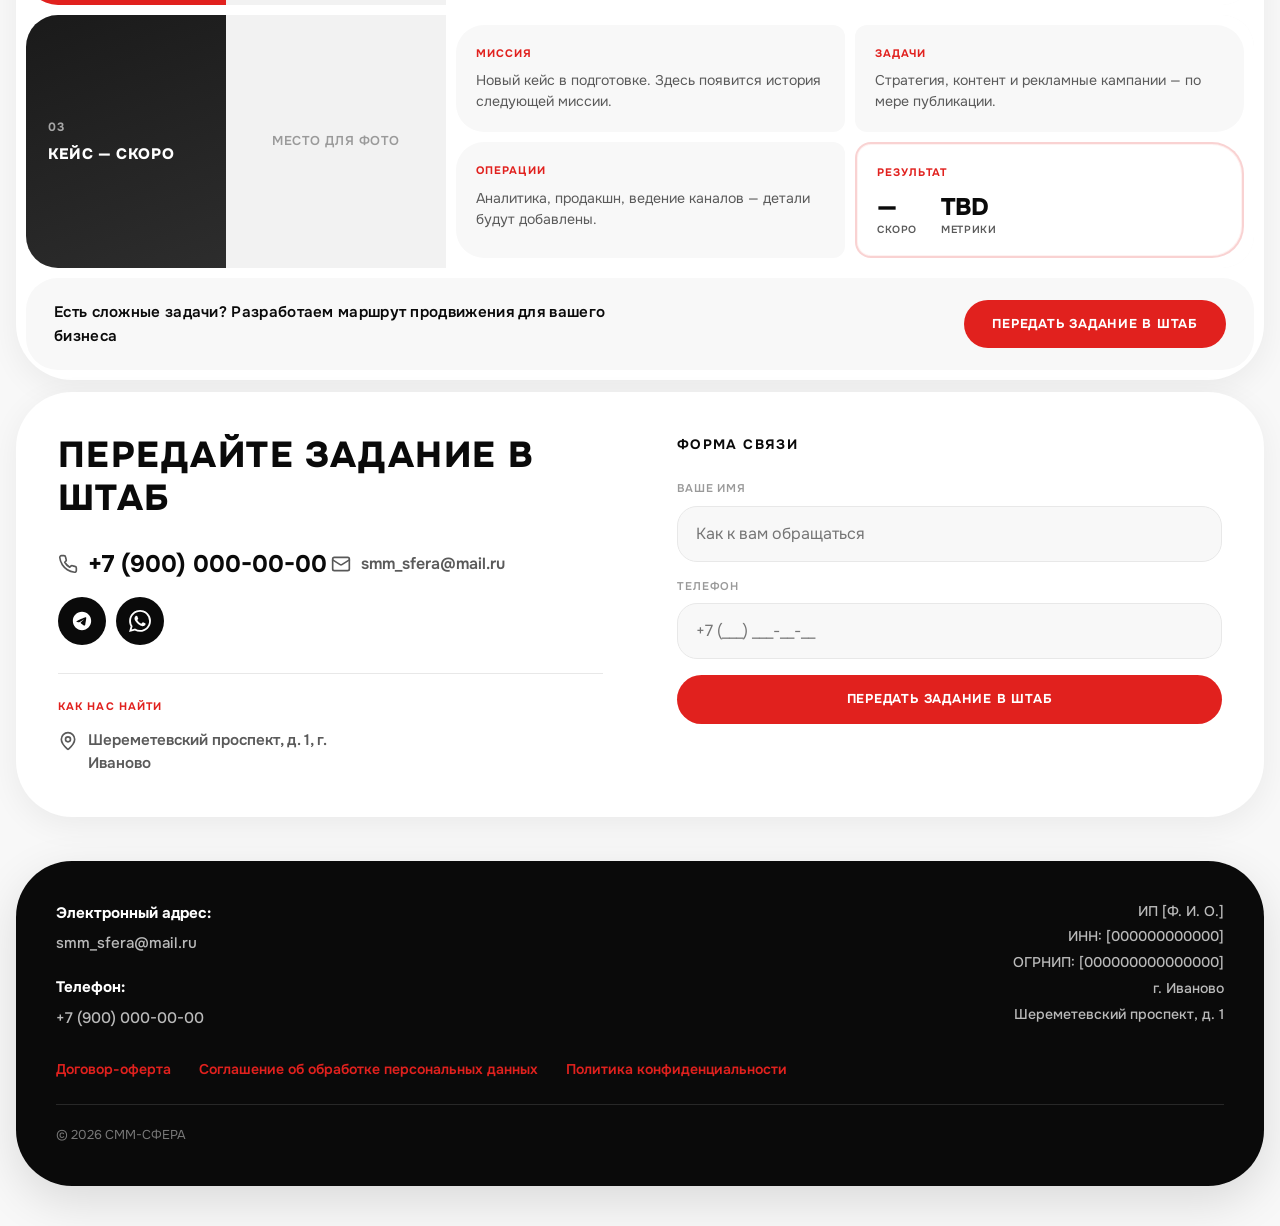
==== commit 06a895c7: "Исправить сетку why, упростить заглушки кейсов и унифицировать иконки. Починена невалидная grid-temp" ====
--- a/index.html
+++ b/index.html
@@ -166,9 +166,9 @@
 
               <article class="bento-tile bento-tile--gray mission-tile mission-tile--wide bento-tile--shape-a reveal-item">
                 <span class="mission-tile__num">01</span>
-                <div class="mission-tile__icon-ring" aria-hidden="true">
+                <span class="mission-tile__icon" aria-hidden="true">
                   <img src="assets/icons/share-2.svg" alt="" class="tile-icon" width="28" height="28">
-                </div>
+                </span>
                 <h3 class="mission-tile__title"><span class="mission-tile__label">МИССИЯ</span> <span class="mission-tile__name">SMM</span></h3>
                 <ul class="mission-tile__list">
                   <li>Ведение социальных сетей</li>
@@ -179,9 +179,9 @@
 
               <article class="bento-tile bento-tile--gray mission-tile bento-tile--shape-b reveal-item">
                 <span class="mission-tile__num">02</span>
-                <div class="mission-tile__icon-ring" aria-hidden="true">
+                <span class="mission-tile__icon" aria-hidden="true">
                   <img src="assets/icons/clapperboard.svg" alt="" class="tile-icon" width="28" height="28">
-                </div>
+                </span>
                 <h3 class="mission-tile__title"><span class="mission-tile__label">МИССИЯ</span> <span class="mission-tile__name">CONTENT PRODUCTION</span></h3>
                 <ul class="mission-tile__list">
                   <li>Фото- и видеоконтент</li>
@@ -192,9 +192,9 @@
 
               <article class="bento-tile bento-tile--red mission-tile mission-tile--wide mission-tile--promo bento-tile--shape-a reveal-item">
                 <span class="mission-tile__num mission-tile__num--light">03</span>
-                <div class="mission-tile__icon-ring" aria-hidden="true">
+                <span class="mission-tile__icon" aria-hidden="true">
                   <img src="assets/icons/megaphone.svg" alt="" class="tile-icon" width="28" height="28">
-                </div>
+                </span>
                 <h3 class="mission-tile__title mission-tile__title--light"><span class="mission-tile__label">МИССИЯ</span> <span class="mission-tile__name">ПРОДВИЖЕНИЕ</span></h3>
                 <ul class="mission-tile__list mission-tile__list--light">
                   <li>Блогеры и UGC</li>
@@ -205,9 +205,9 @@
 
               <article class="bento-tile bento-tile--gray mission-tile bento-tile--shape-b reveal-item">
                 <span class="mission-tile__num">04</span>
-                <div class="mission-tile__icon-ring" aria-hidden="true">
+                <span class="mission-tile__icon" aria-hidden="true">
                   <img src="assets/icons/shopping-cart.svg" alt="" class="tile-icon" width="28" height="28">
-                </div>
+                </span>
                 <h3 class="mission-tile__title"><span class="mission-tile__label">МИССИЯ</span> <span class="mission-tile__name">MARKETPLACE</span></h3>
                 <ul class="mission-tile__list">
                   <li>Карточки товаров</li>
@@ -218,9 +218,9 @@
 
               <article class="bento-tile bento-tile--white mission-tile bento-tile--shape-b reveal-item">
                 <span class="mission-tile__num">05</span>
-                <div class="mission-tile__icon-ring" aria-hidden="true">
+                <span class="mission-tile__icon" aria-hidden="true">
                   <img src="assets/icons/target.svg" alt="" class="tile-icon" width="28" height="28">
-                </div>
+                </span>
                 <h3 class="mission-tile__title"><span class="mission-tile__label">МИССИЯ</span> <span class="mission-tile__name">СТРАТЕГИЯ</span></h3>
                 <ul class="mission-tile__list">
                   <li>Маркетинговая стратегия</li>
@@ -231,9 +231,9 @@
 
               <article class="bento-tile bento-tile--gray mission-tile reveal-item">
                 <span class="mission-tile__num">06</span>
-                <div class="mission-tile__icon-ring" aria-hidden="true">
+                <span class="mission-tile__icon" aria-hidden="true">
                   <img src="assets/icons/graduation-cap.svg" alt="" class="tile-icon" width="28" height="28">
-                </div>
+                </span>
                 <h3 class="mission-tile__title"><span class="mission-tile__label">МИССИЯ</span> <span class="mission-tile__name">ОБУЧЕНИЕ</span></h3>
                 <ul class="mission-tile__list">
                   <li>Корпоративное обучение</li>
@@ -244,9 +244,9 @@
 
               <article class="bento-tile bento-tile--black mission-tile mission-tile--tall mission-tile--digital bento-tile--shape-a reveal-item">
                 <span class="mission-tile__num mission-tile__num--light">07</span>
-                <div class="mission-tile__icon-ring" aria-hidden="true">
+                <span class="mission-tile__icon" aria-hidden="true">
                   <img src="assets/icons/bot.svg" alt="" class="tile-icon" width="28" height="28">
-                </div>
+                </span>
                 <h3 class="mission-tile__title mission-tile__title--light"><span class="mission-tile__label">МИССИЯ</span> <span class="mission-tile__name">DIGITAL</span></h3>
                 <ul class="mission-tile__list mission-tile__list--light">
                   <li>Digital-решения</li>
@@ -346,7 +346,7 @@
                   <p class="case-block__name">Кейс бренд женской одежды</p>
                 </div>
                 <div class="case-block__visual" aria-hidden="true">
-                  <img src="assets/cases/case-01-fashion.svg" alt="" class="case-block__image" width="440" height="560" loading="lazy">
+                  <span class="case-block__placeholder">место для фото</span>
                 </div>
                 <div class="case-block__grid">
                   <div class="case-block__cell case-block__cell--a">
@@ -377,7 +377,7 @@
                   <p class="case-block__name">Кейс бренд домашнего текстиля</p>
                 </div>
                 <div class="case-block__visual" aria-hidden="true">
-                  <img src="assets/cases/case-02-textile.svg" alt="" class="case-block__image" width="440" height="560" loading="lazy">
+                  <span class="case-block__placeholder">место для фото</span>
                 </div>
                 <div class="case-block__grid">
                   <div class="case-block__cell case-block__cell--a">
@@ -409,7 +409,7 @@
                   <p class="case-block__name">Кейс — скоро</p>
                 </div>
                 <div class="case-block__visual" aria-hidden="true">
-                  <img src="assets/cases/case-03-soon.svg" alt="" class="case-block__image" width="440" height="560" loading="lazy">
+                  <span class="case-block__placeholder">место для фото</span>
                 </div>
                 <div class="case-block__grid">
                   <div class="case-block__cell case-block__cell--a">
--- a/css/layout.css
+++ b/css/layout.css
@@ -205,8 +205,8 @@
   grid-template-rows: auto auto auto;
   grid-template-areas:
     "heading heading heading heading heading heading heading heading heading heading heading heading"
-    "feat feat feat feat feat w02 w02 w02 w03 w03 w03"
-    "w04 w04 w04 w04 w05 w05 w06 w06 w06 w06 w06 w06";
+    "feat feat feat feat w02 w02 w02 w02 w03 w03 w03 w03"
+    "feat feat feat feat w04 w04 w04 w05 w05 w06 w06 w06";
 }
 
 .why-canvas__heading {
--- a/css/components.css
+++ b/css/components.css
@@ -383,7 +383,8 @@
   position: relative;
   display: flex;
   flex-direction: column;
-  justify-content: flex-end;
+  justify-content: flex-start;
+  height: 100%;
   min-height: clamp(128px, 14vw, 160px);
 }
 
@@ -396,18 +397,17 @@
 }
 
 .signals-tile__num {
-  position: absolute;
-  top: clamp(20px, 2.5vw, 28px);
-  left: clamp(20px, 2.5vw, 28px);
-  font-size: 0.7rem;
-  font-weight: 700;
-  letter-spacing: 0.1em;
-  color: var(--color-red);
+  font-size: clamp(2rem, 4vw, 3rem);
+  font-weight: 800;
+  line-height: 1;
+  color: var(--color-red);
+  opacity: 0.25;
+  margin-bottom: 8px;
 }
 
 .signals-tile__num--light {
   color: var(--color-white);
-  opacity: 0.55;
+  opacity: 0.4;
 }
 
 .signals-tile__icon {
@@ -442,55 +442,32 @@
   height: 32px;
 }
 
-.mission-tile__icon-ring {
+/* Mission tiles */
+.mission-tile {
+  display: flex;
+  flex-direction: column;
   position: relative;
-  display: flex;
-  align-items: center;
-  justify-content: center;
-  width: 56px;
-  height: 56px;
-  margin-bottom: 12px;
-  border-radius: 50%;
-  background: rgba(255, 255, 255, 0.72);
-  flex-shrink: 0;
-}
-
-.mission-tile__icon-ring::before {
-  content: '';
+  min-height: 160px;
+}
+
+.mission-tile__icon {
   position: absolute;
-  inset: -4px;
-  border-radius: 50%;
-  border: 2px solid transparent;
-  border-top-color: var(--color-red);
-  border-right-color: var(--color-red);
-  border-bottom-color: rgba(10, 10, 10, 0.2);
-  border-left-color: rgba(10, 10, 10, 0.2);
-  transform: rotate(-18deg);
-}
-
-.mission-tile__icon-ring .tile-icon {
-  width: 28px;
-  height: 28px;
-  position: relative;
-  z-index: 1;
-}
-
-.bento-tile--red .mission-tile__icon-ring,
-.bento-tile--black .mission-tile__icon-ring {
-  background: rgba(255, 255, 255, 0.12);
-}
-
-.bento-tile--red .mission-tile__icon-ring::before,
-.bento-tile--black .mission-tile__icon-ring::before {
-  border-top-color: rgba(255, 255, 255, 0.85);
-  border-right-color: rgba(255, 255, 255, 0.85);
-  border-bottom-color: rgba(255, 255, 255, 0.25);
-  border-left-color: rgba(255, 255, 255, 0.25);
-}
-
-.bento-tile--red .mission-tile__icon-ring .tile-icon,
-.bento-tile--black .mission-tile__icon-ring .tile-icon {
+  top: clamp(18px, 2.5vw, 26px);
+  right: clamp(18px, 2.5vw, 26px);
+  width: 32px;
+  height: 32px;
+  opacity: 0.92;
+}
+
+.mission-tile__icon .tile-icon {
+  width: 100%;
+  height: 100%;
+}
+
+.bento-tile--red .mission-tile__icon .tile-icon,
+.bento-tile--black .mission-tile__icon .tile-icon {
   filter: brightness(0) invert(1);
+  opacity: 0.85;
 }
 
 .mission-tile--promo {
@@ -526,16 +503,6 @@
   pointer-events: none;
 }
 
-.mission-tile--digital .mission-tile__icon-ring {
-  width: 64px;
-  height: 64px;
-}
-
-.mission-tile--digital .mission-tile__icon-ring .tile-icon {
-  width: 32px;
-  height: 32px;
-}
-
 .contact-info__row {
   display: inline-flex;
   align-items: center;
@@ -559,17 +526,25 @@
 }
 
 .signals-tile__text {
-  font-size: clamp(0.88rem, 1.3vw, 1rem);
-  font-weight: 600;
-  line-height: 1.45;
-  letter-spacing: 0.01em;
+  margin-top: auto;
+  padding-right: clamp(36px, 4vw, 44px);
+  font-family: var(--font-family);
+  font-size: clamp(0.78rem, 1.15vw, 0.88rem);
+  font-weight: 700;
+  line-height: 1.35;
+  letter-spacing: 0.04em;
+  text-transform: uppercase;
   color: var(--color-black);
-  padding-top: 36px;
-  max-width: 28ch;
+  max-width: 22ch;
+}
+
+.signals-tile--wide .signals-tile__text {
+  max-width: 32ch;
 }
 
 .signals-tile__text--light {
   color: var(--color-white);
+  opacity: 0.95;
 }
 
 @media (max-width: 640px) {
@@ -578,13 +553,7 @@
   }
 }
 
-/* Mission tiles */
-.mission-tile {
-  display: flex;
-  flex-direction: column;
-  min-height: 160px;
-}
-
+/* Mission tiles — typography & lists */
 .mission-tile__num {
   font-size: clamp(2rem, 4vw, 3rem);
   font-weight: 800;
@@ -605,10 +574,16 @@
   letter-spacing: 0.04em;
   text-transform: uppercase;
   margin-bottom: 12px;
+  padding-right: clamp(36px, 4vw, 44px);
 }
 
 .mission-tile__label {
   color: var(--color-black);
+}
+
+.mission-tile__title--light .mission-tile__label {
+  color: var(--color-white);
+  opacity: 0.92;
 }
 
 .mission-tile__name {
@@ -770,18 +745,23 @@
 }
 
 .case-block__visual {
+  display: flex;
+  align-items: center;
+  justify-content: center;
   position: relative;
   overflow: hidden;
   background: var(--color-gray-100, #f0f0f0);
   min-height: 100%;
 }
 
-.case-block__image {
-  display: block;
-  width: 100%;
-  height: 100%;
-  object-fit: cover;
-  object-position: center;
+.case-block__placeholder {
+  font-size: 0.8rem;
+  font-weight: 600;
+  letter-spacing: 0.04em;
+  text-transform: uppercase;
+  color: var(--color-gray-400);
+  text-align: center;
+  padding: 16px;
 }
 
 .case-block__cell--result-muted {
@@ -915,10 +895,6 @@
   .case-block__visual {
     aspect-ratio: 16 / 9;
     min-height: auto;
-  }
-
-  .case-block__image {
-    height: 100%;
   }
 
   .case-block__grid {
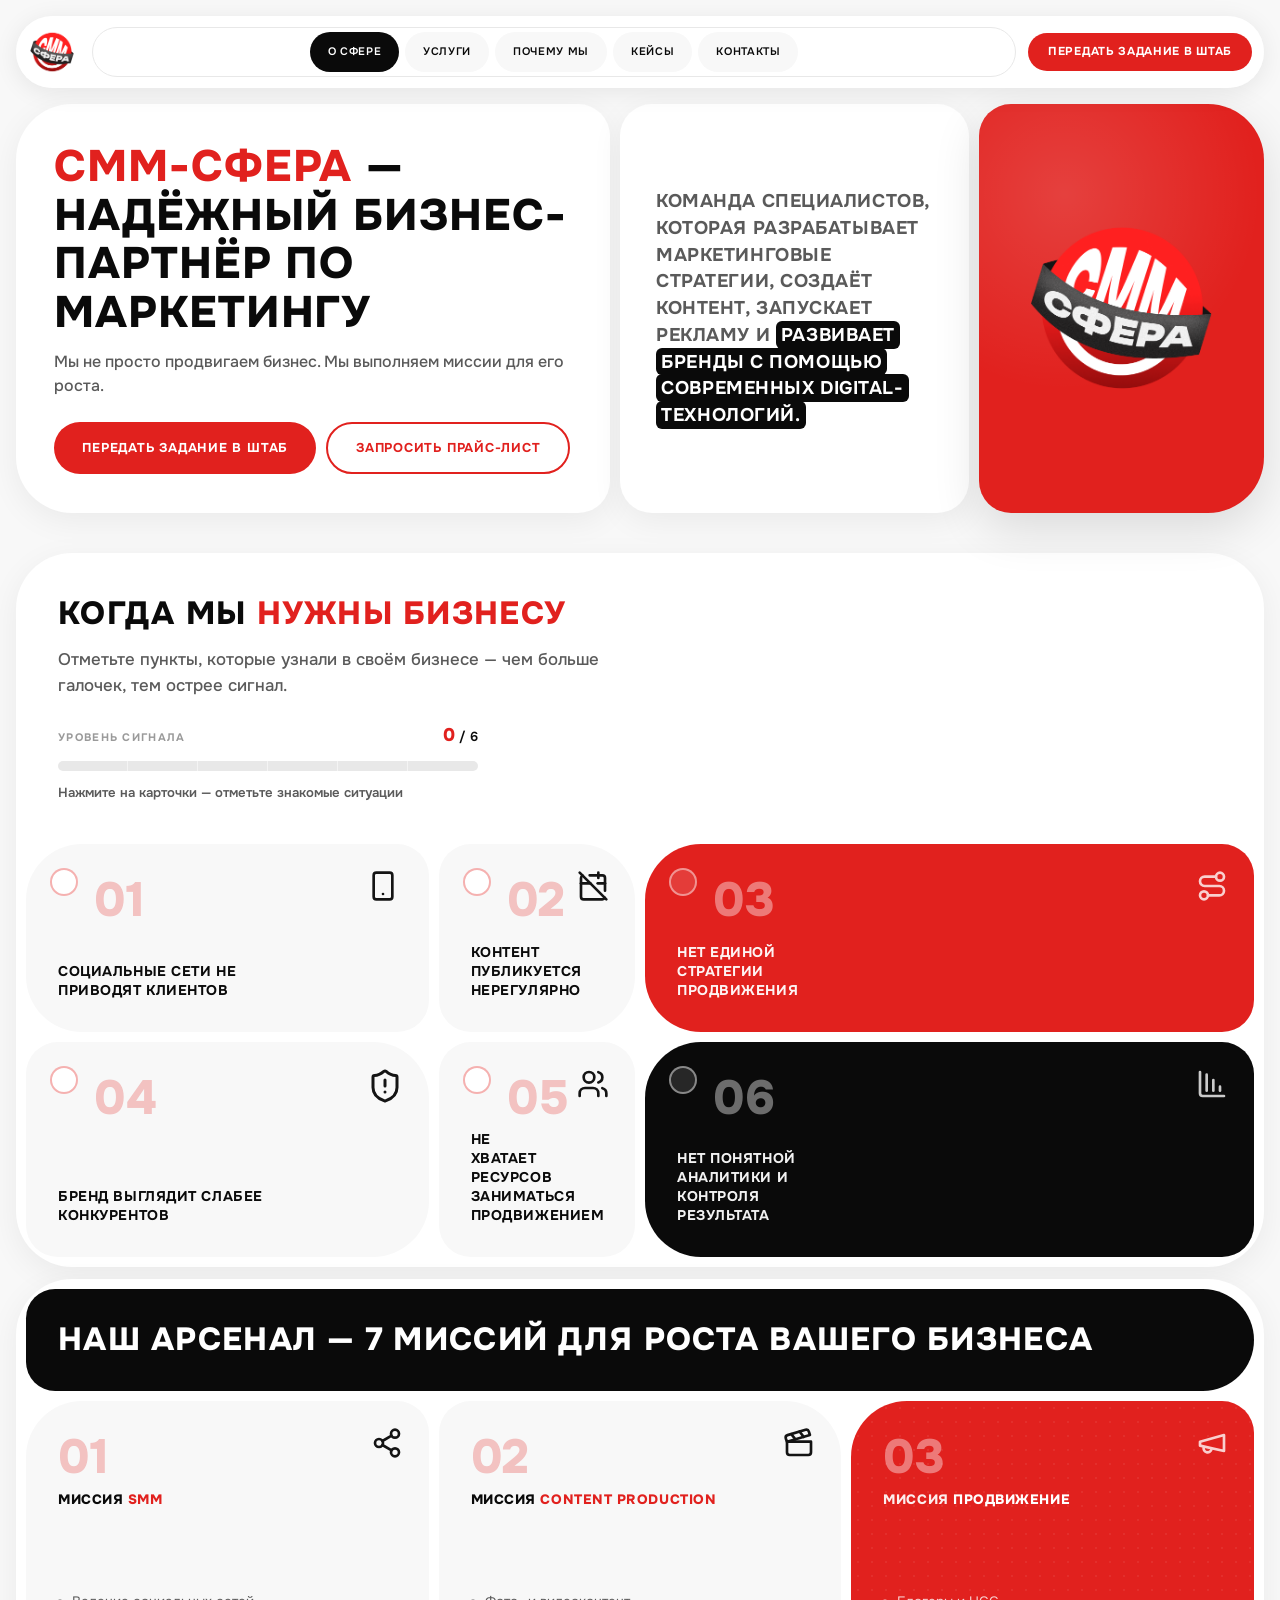
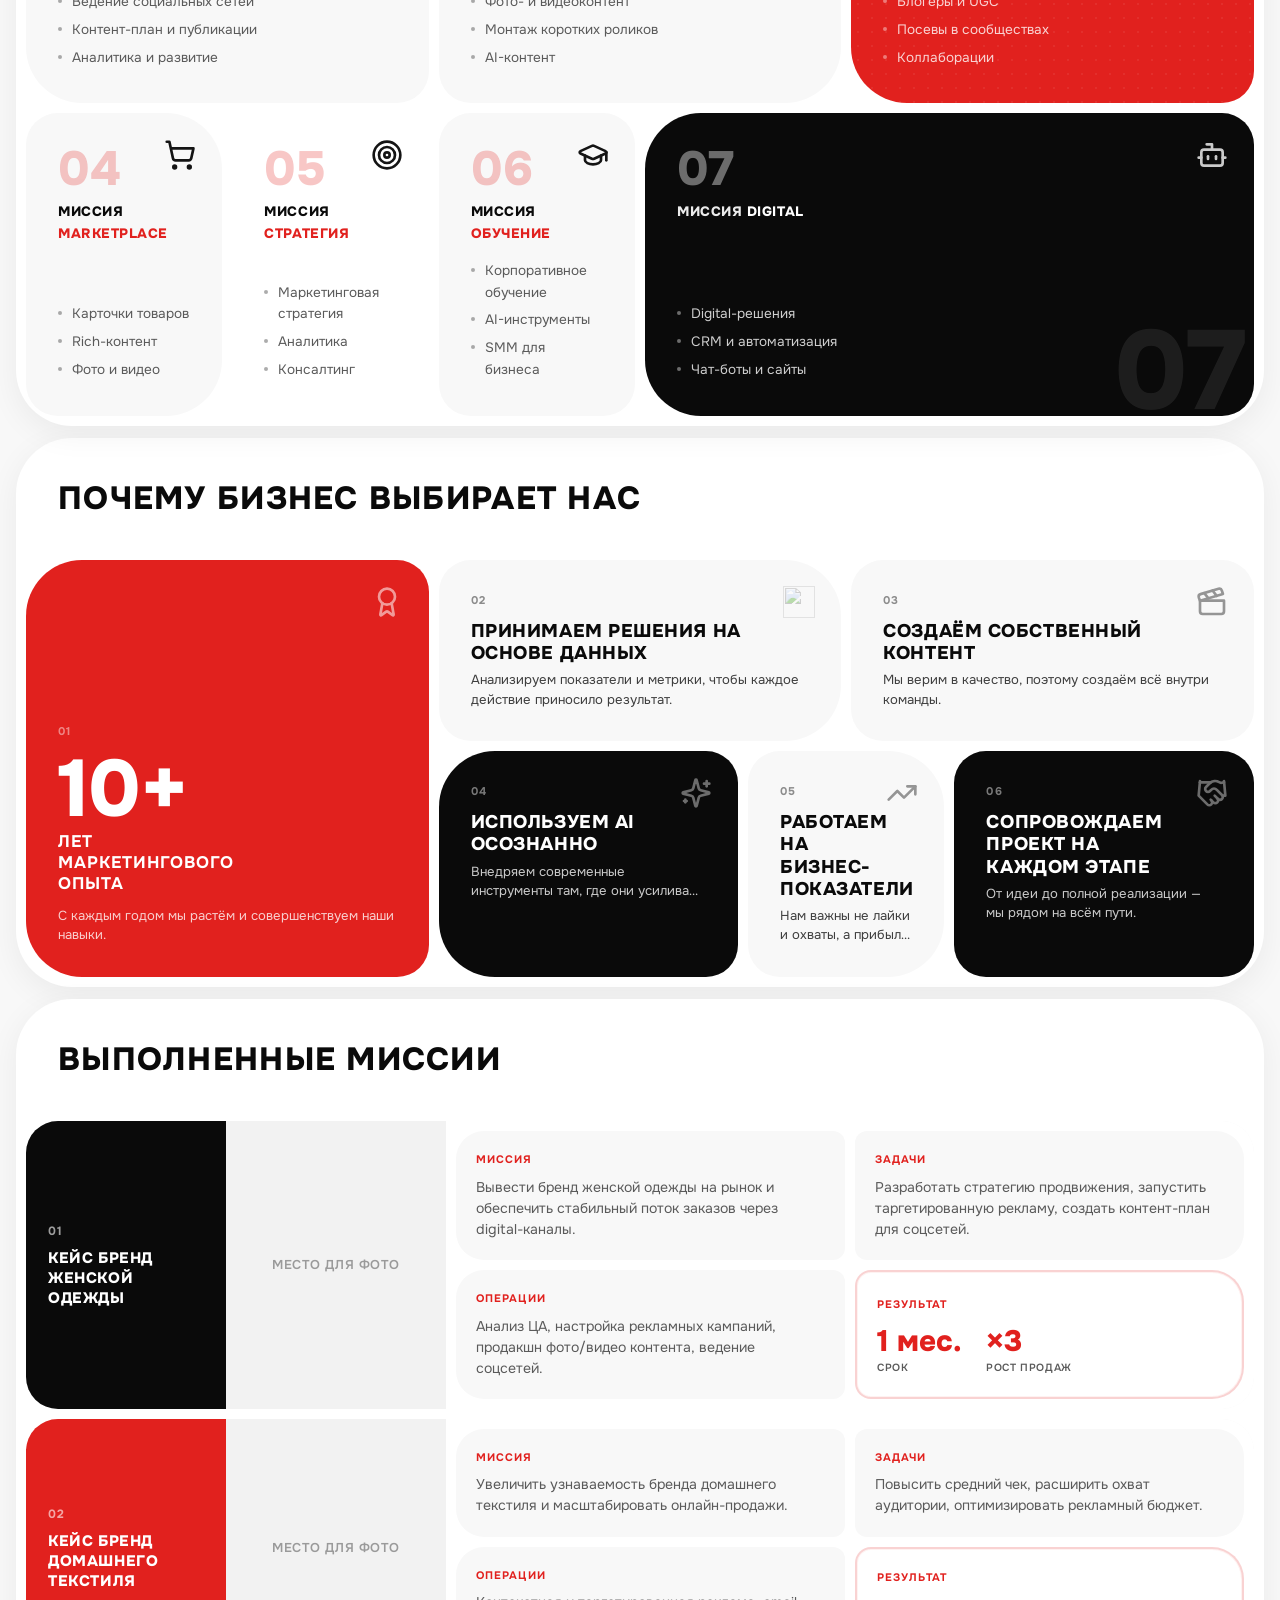
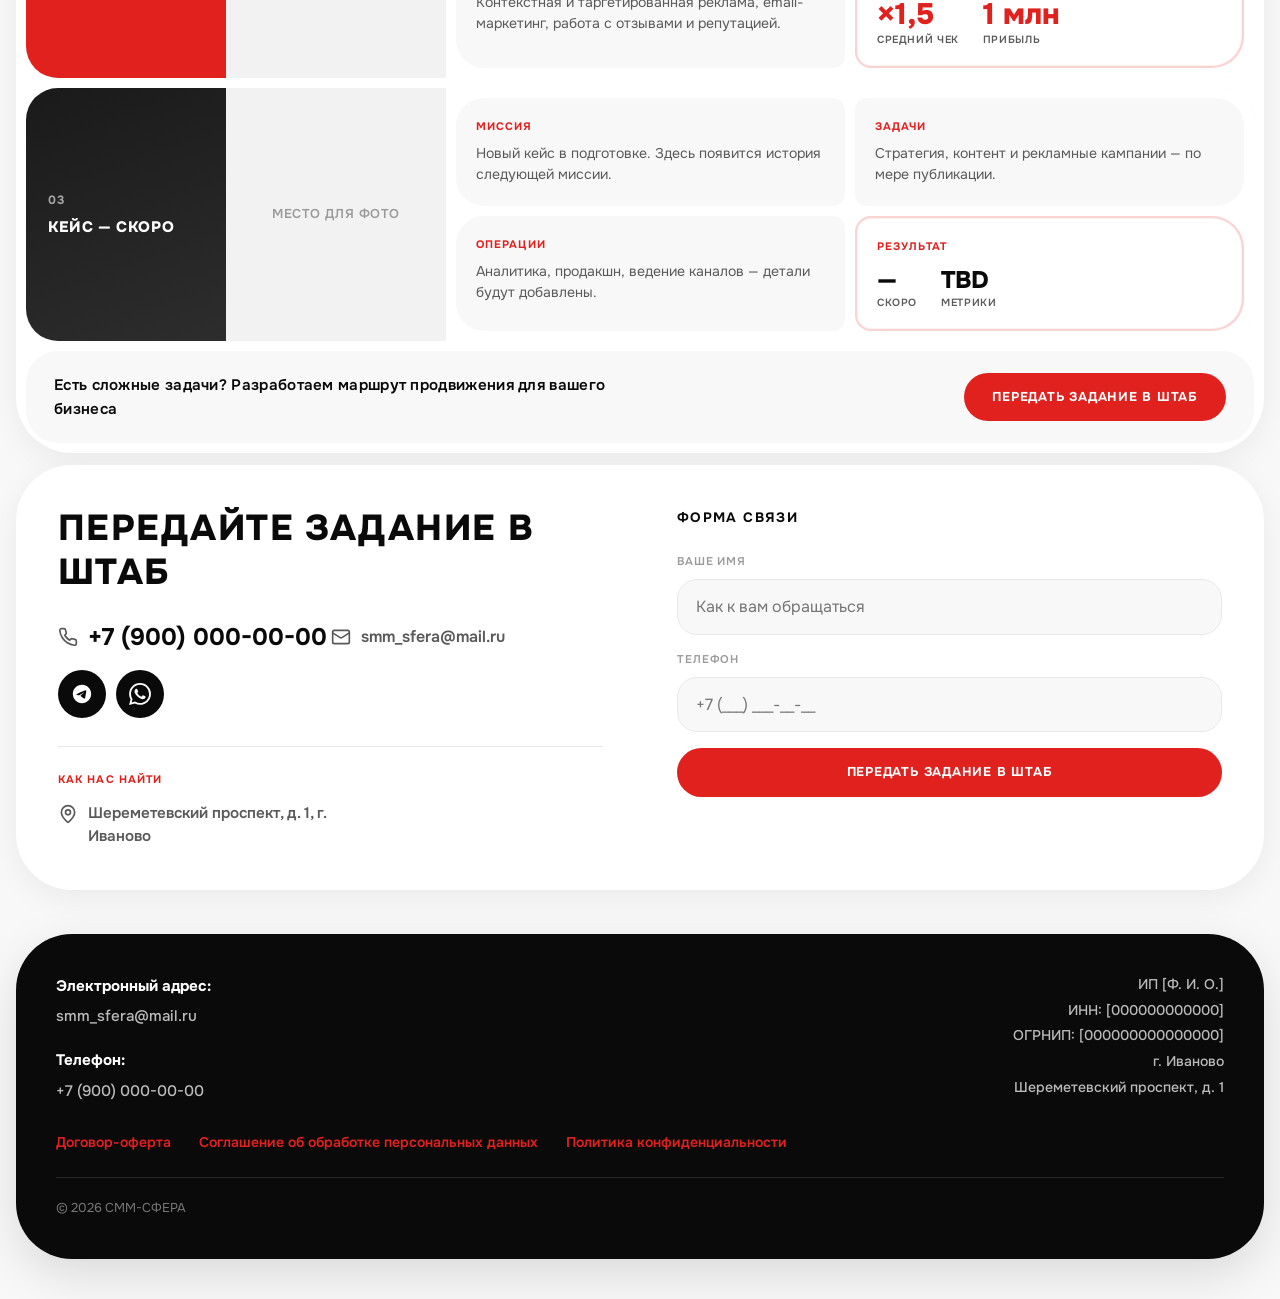
==== commit 617e01aa: "Сделать секцию signals интерактивным чек-листом с индикатором сигнала. Убрана подпись «Сигналы к дей" ====
--- a/index.html
+++ b/index.html
@@ -93,61 +93,103 @@
           <div class="section-shell__inner">
             <div class="bento-canvas signals-canvas">
               <div class="bento-tile bento-tile--white signals-canvas__heading reveal-item">
-                <p class="signals-eyebrow">
-                  <span class="signals-eyebrow__dash" aria-hidden="true"></span>
-                  Сигналы к действию
-                </p>
                 <h2 class="canvas-title canvas-title--dark">Когда мы <span>нужны бизнесу</span></h2>
-                <p class="signals-subtitle">Подключаемся, когда отдельные действия не складываются в систему и не дают измеримого эффекта.</p>
-              </div>
-
-              <article class="bento-tile bento-tile--gray signals-tile signals-tile--wide bento-tile--shape-a reveal-item">
+                <p class="signals-subtitle">Отметьте пункты, которые узнали в своём бизнесе — чем больше галочек, тем острее сигнал.</p>
+                <div class="signals-meter" data-signals-meter>
+                  <div class="signals-meter__header">
+                    <span class="signals-meter__label">Уровень сигнала</span>
+                    <span class="signals-meter__count"><strong data-signals-count>0</strong> / 6</span>
+                  </div>
+                  <div
+                    class="signals-meter__track"
+                    role="progressbar"
+                    aria-valuemin="0"
+                    aria-valuemax="6"
+                    aria-valuenow="0"
+                    aria-label="Отмечено пунктов"
+                    data-signals-progress
+                  >
+                    <div class="signals-meter__fill" data-signals-fill></div>
+                    <div class="signals-meter__ticks" aria-hidden="true">
+                      <span></span><span></span><span></span><span></span><span></span><span></span>
+                    </div>
+                  </div>
+                  <p class="signals-meter__hint" data-signals-hint>Нажмите на карточки — отметьте знакомые ситуации</p>
+                  <a href="#contacts" class="signals-meter__cta" data-signals-cta hidden>Передать задание в штаб →</a>
+                </div>
+              </div>
+
+              <label class="bento-tile bento-tile--gray signals-tile signals-tile--wide signals-check bento-tile--shape-a reveal-item">
+                <input type="checkbox" class="signals-check__input">
+                <span class="signals-check__toggle" aria-hidden="true">
+                  <svg class="signals-check__tick" viewBox="0 0 24 24" fill="none"><path d="M5 12.5l4.5 4.5L19 7.5" stroke="currentColor" stroke-width="2.5" stroke-linecap="round" stroke-linejoin="round"/></svg>
+                </span>
                 <span class="signals-tile__num">01</span>
                 <span class="signals-tile__icon" aria-hidden="true">
                   <img src="assets/icons/smartphone.svg" alt="" class="tile-icon tile-icon--lg" width="32" height="32">
                 </span>
                 <p class="signals-tile__text">Социальные сети не приводят клиентов</p>
-              </article>
-
-              <article class="bento-tile bento-tile--gray signals-tile bento-tile--shape-b reveal-item">
+              </label>
+
+              <label class="bento-tile bento-tile--gray signals-tile signals-check bento-tile--shape-b reveal-item">
+                <input type="checkbox" class="signals-check__input">
+                <span class="signals-check__toggle" aria-hidden="true">
+                  <svg class="signals-check__tick" viewBox="0 0 24 24" fill="none"><path d="M5 12.5l4.5 4.5L19 7.5" stroke="currentColor" stroke-width="2.5" stroke-linecap="round" stroke-linejoin="round"/></svg>
+                </span>
                 <span class="signals-tile__num">02</span>
                 <span class="signals-tile__icon" aria-hidden="true">
                   <img src="assets/icons/calendar-off.svg" alt="" class="tile-icon" width="26" height="26">
                 </span>
                 <p class="signals-tile__text">Контент публикуется нерегулярно</p>
-              </article>
-
-              <article class="bento-tile bento-tile--red signals-tile signals-tile--accent bento-tile--shape-a reveal-item">
+              </label>
+
+              <label class="bento-tile bento-tile--red signals-tile signals-tile--accent signals-check bento-tile--shape-a reveal-item">
+                <input type="checkbox" class="signals-check__input">
+                <span class="signals-check__toggle" aria-hidden="true">
+                  <svg class="signals-check__tick" viewBox="0 0 24 24" fill="none"><path d="M5 12.5l4.5 4.5L19 7.5" stroke="currentColor" stroke-width="2.5" stroke-linecap="round" stroke-linejoin="round"/></svg>
+                </span>
                 <span class="signals-tile__num signals-tile__num--light">03</span>
                 <span class="signals-tile__icon signals-tile__icon--light" aria-hidden="true">
                   <img src="assets/icons/route.svg" alt="" class="tile-icon" width="26" height="26">
                 </span>
                 <p class="signals-tile__text signals-tile__text--light">Нет единой стратегии продвижения</p>
-              </article>
-
-              <article class="bento-tile bento-tile--gray signals-tile signals-tile--wide bento-tile--shape-b reveal-item">
+              </label>
+
+              <label class="bento-tile bento-tile--gray signals-tile signals-tile--wide signals-check bento-tile--shape-b reveal-item">
+                <input type="checkbox" class="signals-check__input">
+                <span class="signals-check__toggle" aria-hidden="true">
+                  <svg class="signals-check__tick" viewBox="0 0 24 24" fill="none"><path d="M5 12.5l4.5 4.5L19 7.5" stroke="currentColor" stroke-width="2.5" stroke-linecap="round" stroke-linejoin="round"/></svg>
+                </span>
                 <span class="signals-tile__num">04</span>
                 <span class="signals-tile__icon" aria-hidden="true">
                   <img src="assets/icons/shield-alert.svg" alt="" class="tile-icon" width="26" height="26">
                 </span>
                 <p class="signals-tile__text">Бренд выглядит слабее конкурентов</p>
-              </article>
-
-              <article class="bento-tile bento-tile--gray signals-tile reveal-item">
+              </label>
+
+              <label class="bento-tile bento-tile--gray signals-tile signals-check reveal-item">
+                <input type="checkbox" class="signals-check__input">
+                <span class="signals-check__toggle" aria-hidden="true">
+                  <svg class="signals-check__tick" viewBox="0 0 24 24" fill="none"><path d="M5 12.5l4.5 4.5L19 7.5" stroke="currentColor" stroke-width="2.5" stroke-linecap="round" stroke-linejoin="round"/></svg>
+                </span>
                 <span class="signals-tile__num">05</span>
                 <span class="signals-tile__icon" aria-hidden="true">
                   <img src="assets/icons/users.svg" alt="" class="tile-icon" width="26" height="26">
                 </span>
                 <p class="signals-tile__text">Не хватает ресурсов заниматься продвижением</p>
-              </article>
-
-              <article class="bento-tile bento-tile--black signals-tile signals-tile--accent bento-tile--shape-a reveal-item">
+              </label>
+
+              <label class="bento-tile bento-tile--black signals-tile signals-tile--accent signals-check bento-tile--shape-a reveal-item">
+                <input type="checkbox" class="signals-check__input">
+                <span class="signals-check__toggle" aria-hidden="true">
+                  <svg class="signals-check__tick" viewBox="0 0 24 24" fill="none"><path d="M5 12.5l4.5 4.5L19 7.5" stroke="currentColor" stroke-width="2.5" stroke-linecap="round" stroke-linejoin="round"/></svg>
+                </span>
                 <span class="signals-tile__num signals-tile__num--light">06</span>
                 <span class="signals-tile__icon signals-tile__icon--light" aria-hidden="true">
                   <img src="assets/icons/chart-column-decreasing.svg" alt="" class="tile-icon" width="26" height="26">
                 </span>
                 <p class="signals-tile__text signals-tile__text--light">Нет понятной аналитики и контроля результата</p>
-              </article>
+              </label>
             </div>
           </div>
         </div>
--- a/css/components.css
+++ b/css/components.css
@@ -345,27 +345,7 @@
   gap: 10px;
 }
 
-/* Signals — when we're needed */
-.signals-eyebrow {
-  display: flex;
-  align-items: center;
-  gap: 10px;
-  font-size: 0.68rem;
-  font-weight: 700;
-  letter-spacing: 0.12em;
-  text-transform: uppercase;
-  color: var(--color-red);
-  margin-bottom: 12px;
-}
-
-.signals-eyebrow__dash {
-  display: block;
-  width: 24px;
-  height: 2px;
-  background: var(--color-red);
-  flex-shrink: 0;
-}
-
+/* Signals — self-check checklist */
 .signals-canvas__heading .canvas-title span {
   color: var(--color-red);
 }
@@ -379,6 +359,248 @@
   max-width: 560px;
 }
 
+.signals-meter {
+  margin-top: 22px;
+  max-width: 420px;
+}
+
+.signals-meter__header {
+  display: flex;
+  align-items: baseline;
+  justify-content: space-between;
+  gap: 12px;
+  margin-bottom: 10px;
+}
+
+.signals-meter__label {
+  font-size: 0.68rem;
+  font-weight: 700;
+  letter-spacing: 0.12em;
+  text-transform: uppercase;
+  color: var(--color-gray-400);
+}
+
+.signals-meter__count {
+  font-size: 0.82rem;
+  font-weight: 600;
+  color: var(--color-black);
+}
+
+.signals-meter__count strong {
+  font-size: 1.15rem;
+  font-weight: 800;
+  color: var(--color-red);
+  transition: transform var(--transition-fast);
+}
+
+.signals-meter__count strong.is-pulse {
+  animation: signals-count-pulse 0.45s ease;
+}
+
+@keyframes signals-count-pulse {
+  0%, 100% { transform: scale(1); }
+  50% { transform: scale(1.18); }
+}
+
+.signals-meter__track {
+  position: relative;
+  height: 10px;
+  border-radius: var(--radius-pill);
+  background: var(--color-gray-200);
+  overflow: hidden;
+}
+
+.signals-meter__fill {
+  position: absolute;
+  inset: 0 auto 0 0;
+  width: 0%;
+  border-radius: inherit;
+  background: linear-gradient(90deg, var(--color-red-dark), var(--color-red) 55%, #ff5a57);
+  transition: width 0.55s cubic-bezier(0.34, 1.2, 0.64, 1);
+  box-shadow: 0 0 18px rgba(225, 33, 30, 0.35);
+}
+
+.signals-meter__ticks {
+  position: absolute;
+  inset: 0;
+  display: grid;
+  grid-template-columns: repeat(6, 1fr);
+  pointer-events: none;
+}
+
+.signals-meter__ticks span {
+  border-right: 1px solid rgba(255, 255, 255, 0.55);
+}
+
+.signals-meter__ticks span:last-child {
+  border-right: none;
+}
+
+.signals-meter__hint {
+  margin-top: 12px;
+  font-size: 0.82rem;
+  font-weight: 600;
+  line-height: 1.45;
+  color: var(--color-gray-600);
+  transition: color var(--transition-fast);
+}
+
+.signals-meter__hint.is-hot {
+  color: var(--color-red);
+}
+
+.signals-meter__cta {
+  display: inline-flex;
+  align-items: center;
+  margin-top: 14px;
+  font-size: 0.78rem;
+  font-weight: 800;
+  letter-spacing: 0.06em;
+  text-transform: uppercase;
+  color: var(--color-white);
+  background: var(--color-red);
+  padding: 12px 20px;
+  border-radius: var(--radius-pill);
+  transition: background var(--transition-fast), transform var(--transition-fast), opacity var(--transition-fast);
+}
+
+.signals-meter__cta:hover,
+.signals-meter__cta:focus-visible {
+  background: var(--color-red-dark);
+  transform: translateY(-2px);
+}
+
+.signals-meter__cta[hidden] {
+  display: none;
+}
+
+.signals-check {
+  cursor: pointer;
+  user-select: none;
+  transition:
+    transform var(--transition-fast),
+    box-shadow var(--transition-fast),
+    filter var(--transition);
+}
+
+.signals-check:hover {
+  transform: translateY(-3px);
+  box-shadow: var(--shadow-soft);
+}
+
+.signals-check:focus-within {
+  outline: 2px solid rgba(225, 33, 30, 0.45);
+  outline-offset: 3px;
+}
+
+.signals-check__input {
+  position: absolute;
+  opacity: 0;
+  width: 1px;
+  height: 1px;
+  pointer-events: none;
+}
+
+.signals-check__toggle {
+  position: absolute;
+  top: clamp(16px, 2.2vw, 24px);
+  left: clamp(16px, 2.2vw, 24px);
+  z-index: 2;
+  display: flex;
+  align-items: center;
+  justify-content: center;
+  width: 28px;
+  height: 28px;
+  border-radius: 50%;
+  border: 2px solid rgba(225, 33, 30, 0.35);
+  background: rgba(255, 255, 255, 0.9);
+  transition:
+    background var(--transition-fast),
+    border-color var(--transition-fast),
+    transform var(--transition-fast),
+    box-shadow var(--transition-fast);
+}
+
+.bento-tile--red .signals-check__toggle,
+.bento-tile--black .signals-check__toggle {
+  border-color: rgba(255, 255, 255, 0.45);
+  background: rgba(255, 255, 255, 0.12);
+}
+
+.signals-check__tick {
+  width: 16px;
+  height: 16px;
+  color: var(--color-white);
+  opacity: 0;
+  transform: scale(0.4) rotate(-12deg);
+  transition:
+    opacity var(--transition-fast),
+    transform 0.35s cubic-bezier(0.34, 1.4, 0.64, 1);
+}
+
+.signals-check:has(.signals-check__input:checked) {
+  filter: saturate(0.72);
+}
+
+.signals-check:has(.signals-check__input:checked) .signals-check__toggle {
+  background: var(--color-red);
+  border-color: var(--color-red);
+  box-shadow: 0 0 0 4px rgba(225, 33, 30, 0.18);
+  transform: scale(1.08);
+}
+
+.bento-tile--red.signals-check:has(.signals-check__input:checked) .signals-check__toggle,
+.bento-tile--black.signals-check:has(.signals-check__input:checked) .signals-check__toggle {
+  background: var(--color-white);
+  border-color: var(--color-white);
+}
+
+.bento-tile--red.signals-check:has(.signals-check__input:checked) .signals-check__tick,
+.bento-tile--black.signals-check:has(.signals-check__input:checked) .signals-check__tick {
+  color: var(--color-red);
+}
+
+.signals-check:has(.signals-check__input:checked) .signals-check__tick {
+  opacity: 1;
+  transform: scale(1) rotate(0deg);
+}
+
+.signals-check:has(.signals-check__input:checked) .signals-tile__text {
+  opacity: 0.55;
+  text-decoration: line-through;
+  text-decoration-color: rgba(225, 33, 30, 0.55);
+  text-decoration-thickness: 2px;
+}
+
+.signals-check:has(.signals-check__input:checked) .signals-tile__num {
+  opacity: 0.12;
+}
+
+.signals-check:has(.signals-check__input:checked) .signals-tile__icon {
+  opacity: 0.35;
+  transform: scale(0.92);
+}
+
+.signals-check:has(.signals-check__input:checked)::after {
+  content: 'узнаю';
+  position: absolute;
+  bottom: clamp(14px, 2vw, 20px);
+  right: clamp(14px, 2vw, 20px);
+  font-size: 0.58rem;
+  font-weight: 800;
+  letter-spacing: 0.14em;
+  text-transform: uppercase;
+  color: var(--color-red);
+  opacity: 0.7;
+  transform: rotate(-6deg);
+}
+
+.bento-tile--red.signals-check:has(.signals-check__input:checked)::after,
+.bento-tile--black.signals-check:has(.signals-check__input:checked)::after {
+  color: var(--color-white);
+  opacity: 0.55;
+}
+
 .signals-tile {
   position: relative;
   display: flex;
@@ -403,6 +625,8 @@
   color: var(--color-red);
   opacity: 0.25;
   margin-bottom: 8px;
+  padding-left: 36px;
+  transition: opacity var(--transition);
 }
 
 .signals-tile__num--light {
@@ -417,6 +641,7 @@
   width: 32px;
   height: 32px;
   opacity: 0.92;
+  transition: opacity var(--transition), transform var(--transition);
 }
 
 .signals-tile--wide .signals-tile__icon {
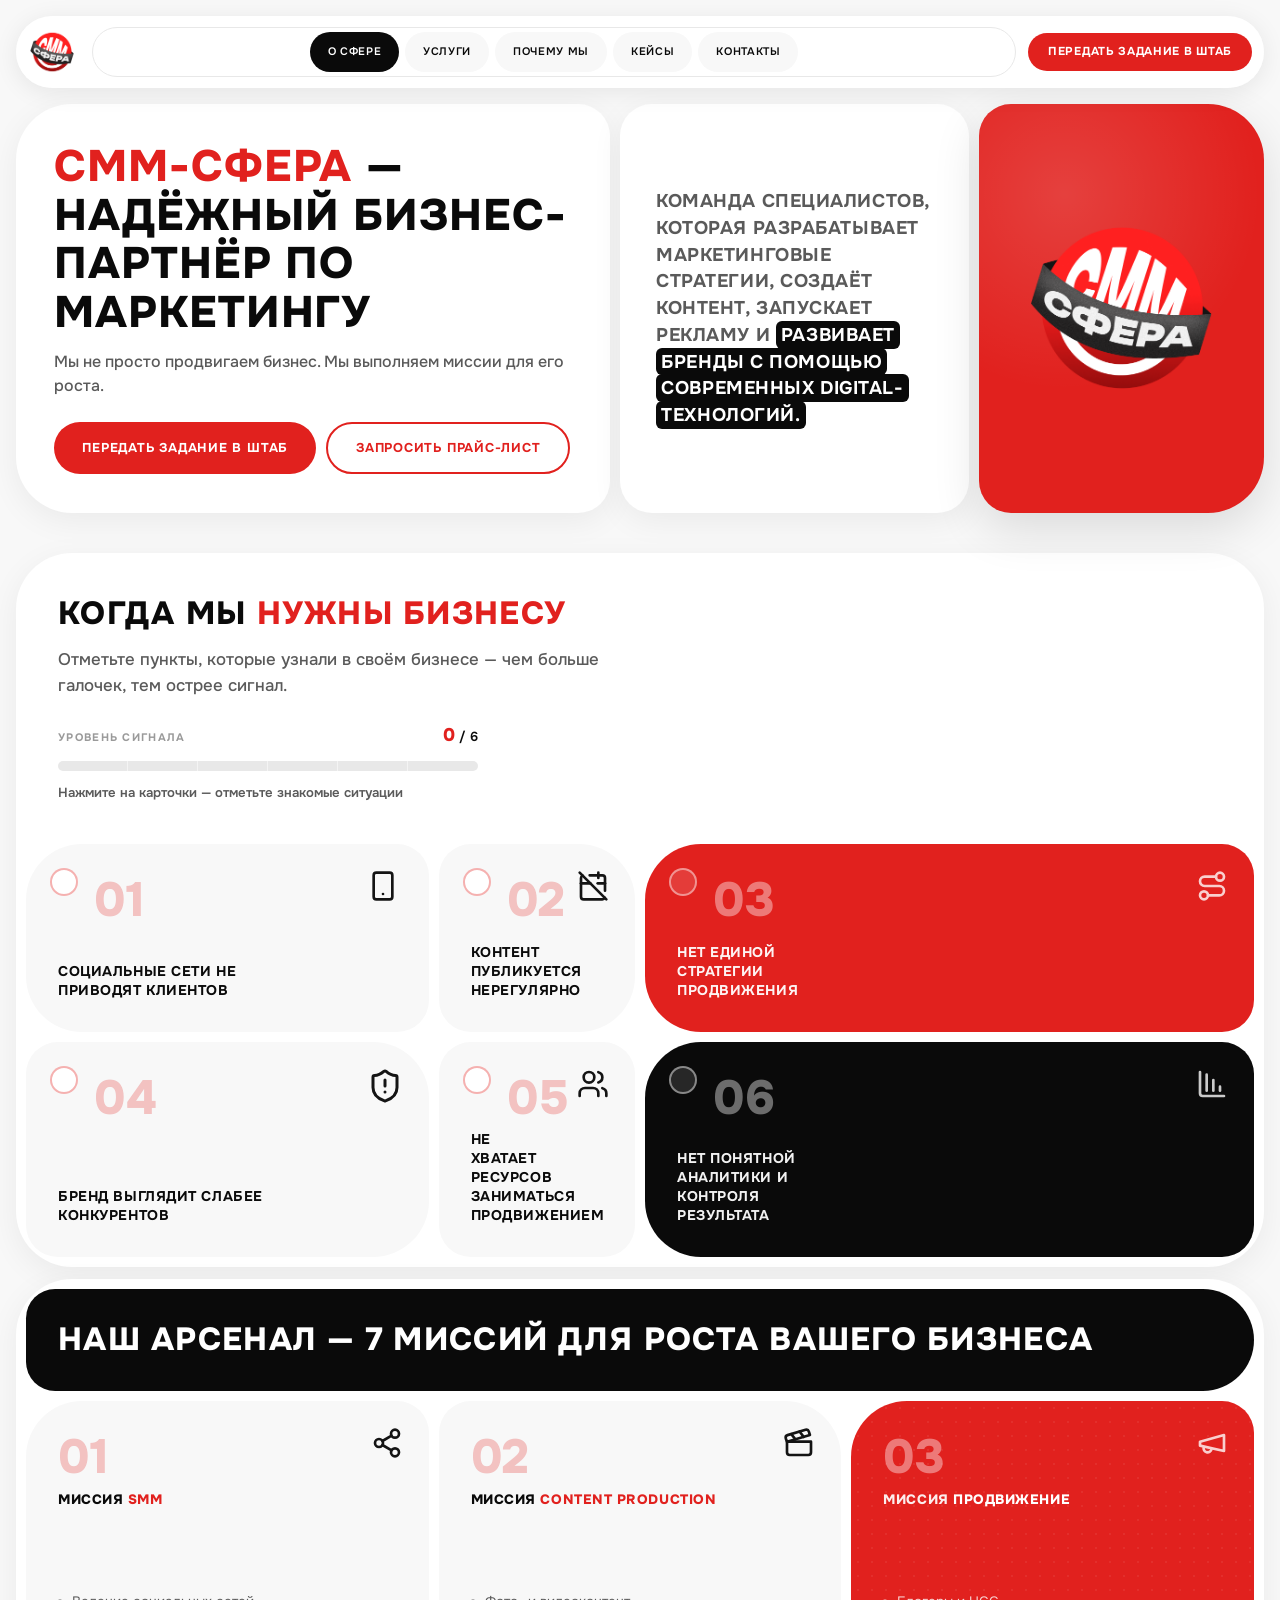
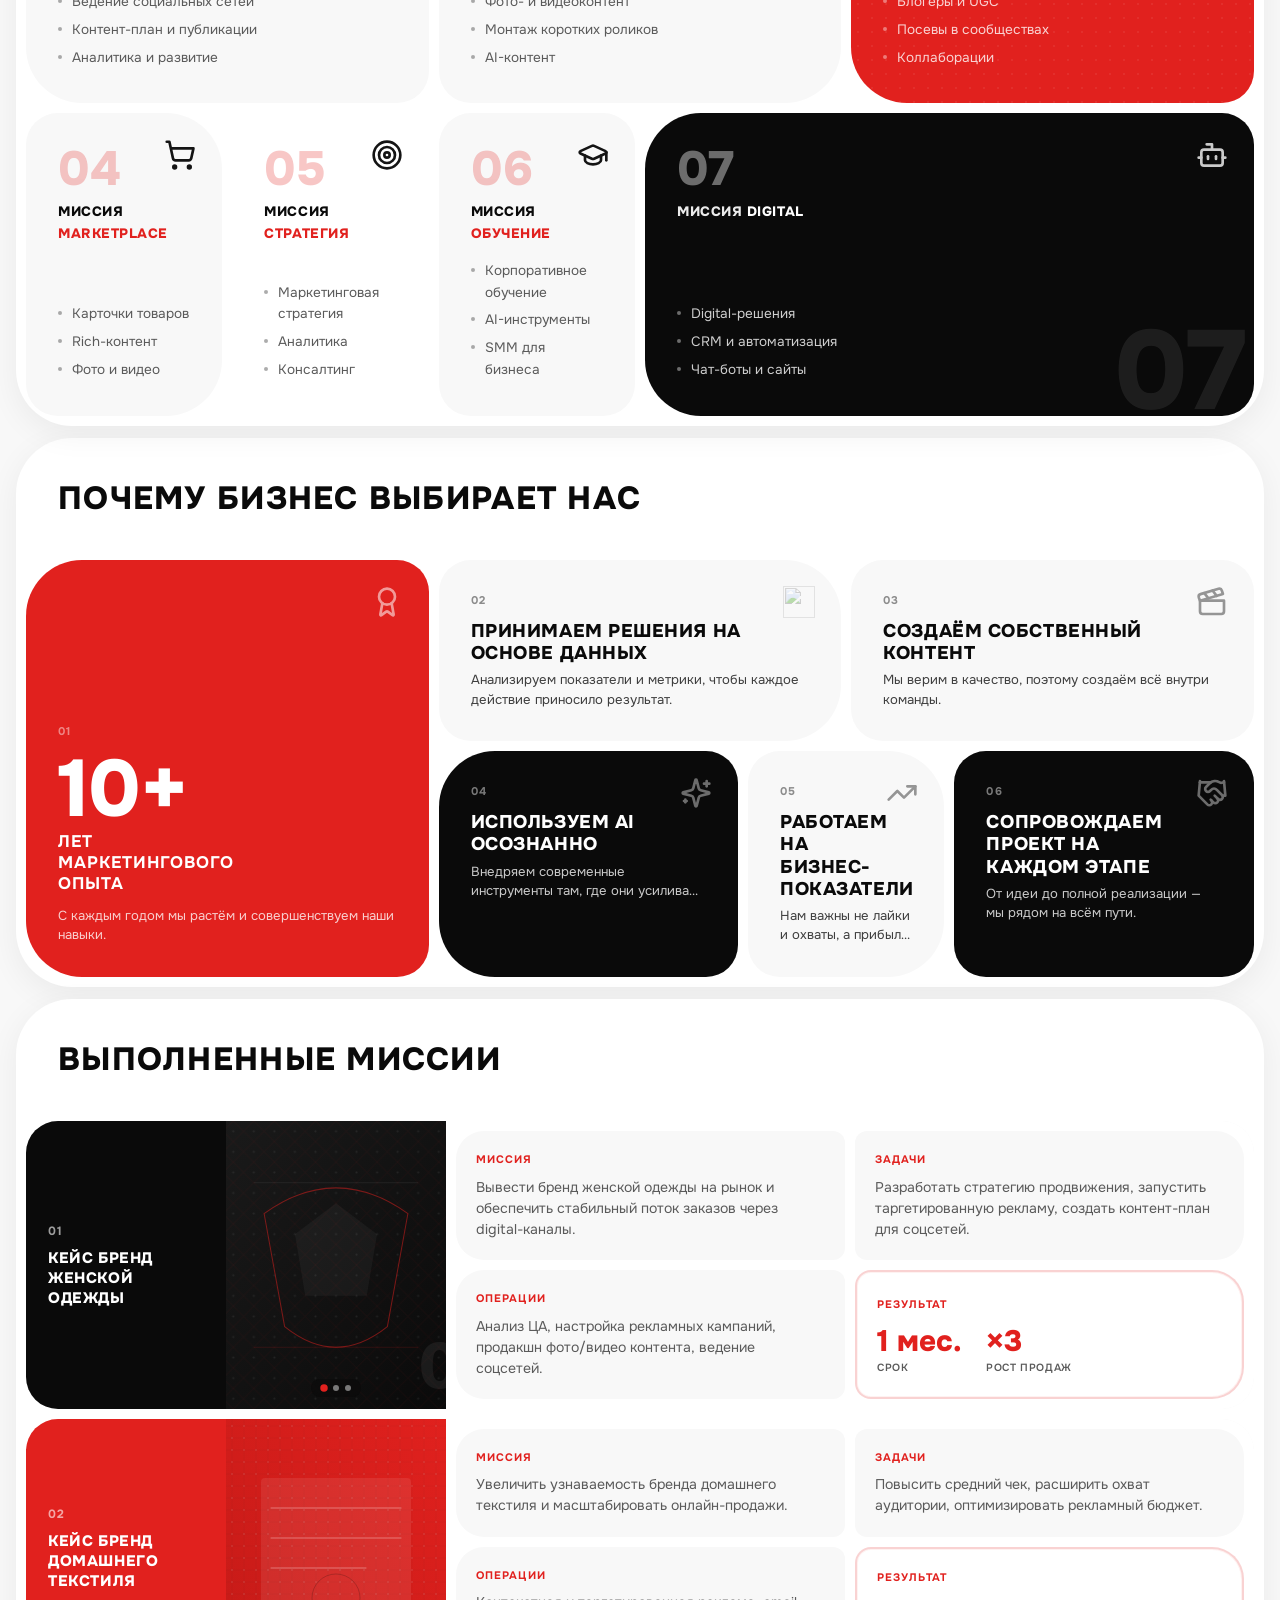
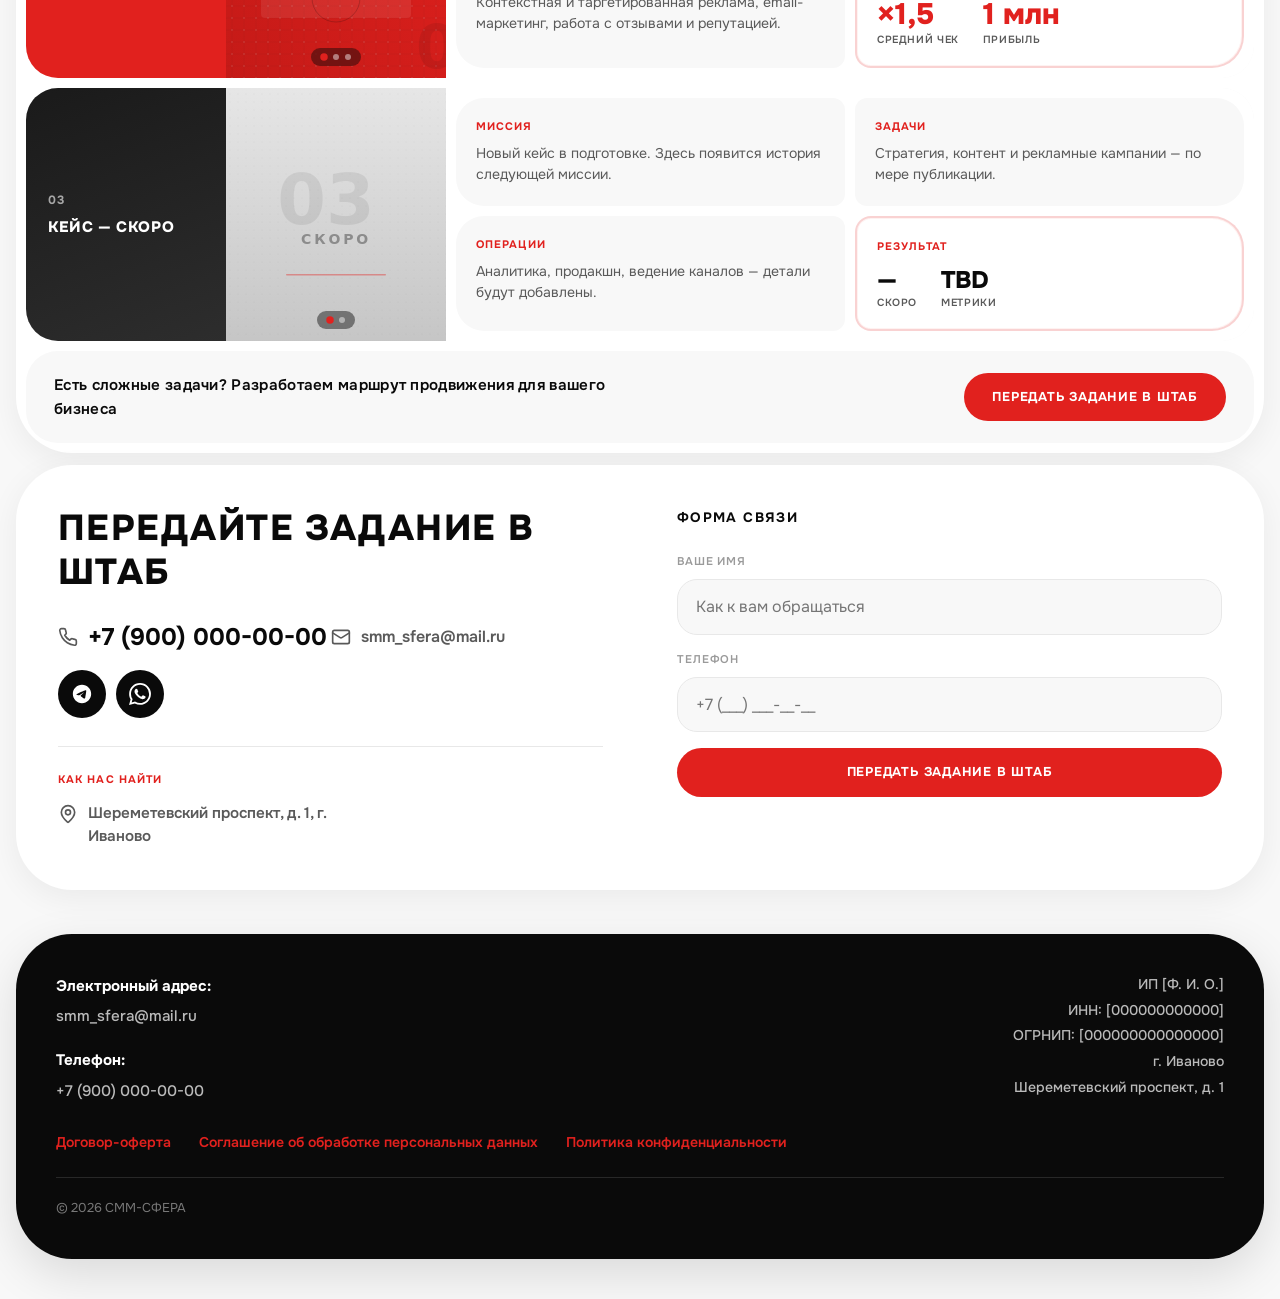
==== commit bb338550: "Добавить галереи фото кейсов с переключением по клику и наведению. У каждого кейса 2–3 изображения, " ====
--- a/index.html
+++ b/index.html
@@ -387,9 +387,15 @@
                   <p class="case-block__num">01</p>
                   <p class="case-block__name">Кейс бренд женской одежды</p>
                 </div>
-                <div class="case-block__visual" aria-hidden="true">
-                  <span class="case-block__placeholder">место для фото</span>
-                </div>
+                <button type="button" class="case-block__visual case-gallery" data-case-gallery aria-label="Фото кейса — листать">
+                  <span class="case-gallery__stack">
+                    <img src="assets/cases/case-01-fashion.svg" alt="" class="case-gallery__slide is-active" width="440" height="560" loading="lazy">
+                    <img src="assets/cases/case-01-fashion-2.svg" alt="" class="case-gallery__slide" width="440" height="560" loading="lazy">
+                    <img src="assets/cases/case-01-fashion-3.svg" alt="" class="case-gallery__slide" width="440" height="560" loading="lazy">
+                  </span>
+                  <span class="case-gallery__dots" aria-hidden="true"><span class="is-active"></span><span></span><span></span></span>
+                  <span class="case-gallery__hint">наведите или нажмите</span>
+                </button>
                 <div class="case-block__grid">
                   <div class="case-block__cell case-block__cell--a">
                     <p class="case-block__label">Миссия</p>
@@ -418,9 +424,15 @@
                   <p class="case-block__num">02</p>
                   <p class="case-block__name">Кейс бренд домашнего текстиля</p>
                 </div>
-                <div class="case-block__visual" aria-hidden="true">
-                  <span class="case-block__placeholder">место для фото</span>
-                </div>
+                <button type="button" class="case-block__visual case-gallery" data-case-gallery aria-label="Фото кейса — листать">
+                  <span class="case-gallery__stack">
+                    <img src="assets/cases/case-02-textile.svg" alt="" class="case-gallery__slide is-active" width="440" height="560" loading="lazy">
+                    <img src="assets/cases/case-02-textile-2.svg" alt="" class="case-gallery__slide" width="440" height="560" loading="lazy">
+                    <img src="assets/cases/case-02-textile-3.svg" alt="" class="case-gallery__slide" width="440" height="560" loading="lazy">
+                  </span>
+                  <span class="case-gallery__dots" aria-hidden="true"><span class="is-active"></span><span></span><span></span></span>
+                  <span class="case-gallery__hint">наведите или нажмите</span>
+                </button>
                 <div class="case-block__grid">
                   <div class="case-block__cell case-block__cell--a">
                     <p class="case-block__label">Миссия</p>
@@ -450,9 +462,14 @@
                   <p class="case-block__num">03</p>
                   <p class="case-block__name">Кейс — скоро</p>
                 </div>
-                <div class="case-block__visual" aria-hidden="true">
-                  <span class="case-block__placeholder">место для фото</span>
-                </div>
+                <button type="button" class="case-block__visual case-gallery" data-case-gallery aria-label="Фото кейса — листать">
+                  <span class="case-gallery__stack">
+                    <img src="assets/cases/case-03-soon.svg" alt="" class="case-gallery__slide is-active" width="440" height="560" loading="lazy">
+                    <img src="assets/cases/case-03-soon-2.svg" alt="" class="case-gallery__slide" width="440" height="560" loading="lazy">
+                  </span>
+                  <span class="case-gallery__dots" aria-hidden="true"><span class="is-active"></span><span></span></span>
+                  <span class="case-gallery__hint">наведите или нажмите</span>
+                </button>
                 <div class="case-block__grid">
                   <div class="case-block__cell case-block__cell--a">
                     <p class="case-block__label">Миссия</p>
--- a/css/components.css
+++ b/css/components.css
@@ -970,23 +970,109 @@
 }
 
 .case-block__visual {
-  display: flex;
-  align-items: center;
-  justify-content: center;
+  display: block;
   position: relative;
   overflow: hidden;
   background: var(--color-gray-100, #f0f0f0);
-  min-height: 100%;
-}
-
-.case-block__placeholder {
-  font-size: 0.8rem;
-  font-weight: 600;
-  letter-spacing: 0.04em;
-  text-transform: uppercase;
-  color: var(--color-gray-400);
-  text-align: center;
-  padding: 16px;
+  min-height: 240px;
+  height: 100%;
+  padding: 0;
+  border: none;
+  cursor: pointer;
+  font: inherit;
+  color: inherit;
+  text-align: left;
+}
+
+.case-gallery__stack {
+  position: absolute;
+  inset: 0;
+}
+
+.case-gallery__slide {
+  position: absolute;
+  inset: 0;
+  width: 100%;
+  height: 100%;
+  object-fit: cover;
+  object-position: center;
+  opacity: 0;
+  transform: scale(1.04);
+  transition:
+    opacity 0.45s ease,
+    transform 0.55s cubic-bezier(0.34, 1.1, 0.64, 1);
+}
+
+.case-gallery__slide.is-active {
+  opacity: 1;
+  transform: scale(1);
+  z-index: 1;
+}
+
+.case-gallery__dots {
+  position: absolute;
+  left: 50%;
+  bottom: 12px;
+  z-index: 3;
+  display: flex;
+  gap: 6px;
+  transform: translateX(-50%);
+  padding: 6px 10px;
+  border-radius: var(--radius-pill);
+  background: rgba(10, 10, 10, 0.45);
+  backdrop-filter: blur(6px);
+}
+
+.case-gallery__dots span {
+  width: 6px;
+  height: 6px;
+  border-radius: 50%;
+  background: rgba(255, 255, 255, 0.45);
+  transition: transform var(--transition-fast), background var(--transition-fast);
+}
+
+.case-gallery__dots span.is-active {
+  background: var(--color-red);
+  transform: scale(1.25);
+}
+
+.case-gallery__hint {
+  position: absolute;
+  top: 12px;
+  right: 12px;
+  z-index: 3;
+  font-size: 0.58rem;
+  font-weight: 700;
+  letter-spacing: 0.08em;
+  text-transform: uppercase;
+  color: var(--color-white);
+  background: rgba(10, 10, 10, 0.55);
+  padding: 6px 10px;
+  border-radius: var(--radius-pill);
+  opacity: 0;
+  transform: translateY(-4px);
+  transition: opacity var(--transition-fast), transform var(--transition-fast);
+  pointer-events: none;
+}
+
+.case-gallery:hover .case-gallery__hint,
+.case-gallery:focus-visible .case-gallery__hint {
+  opacity: 1;
+  transform: translateY(0);
+}
+
+.case-gallery:focus-visible {
+  outline: 2px solid var(--color-red);
+  outline-offset: -2px;
+}
+
+.case-gallery.is-advancing .case-gallery__slide.is-active {
+  animation: case-gallery-flash 0.45s ease;
+}
+
+@keyframes case-gallery-flash {
+  0%, 100% { filter: brightness(1); }
+  40% { filter: brightness(1.08); }
 }
 
 .case-block__cell--result-muted {
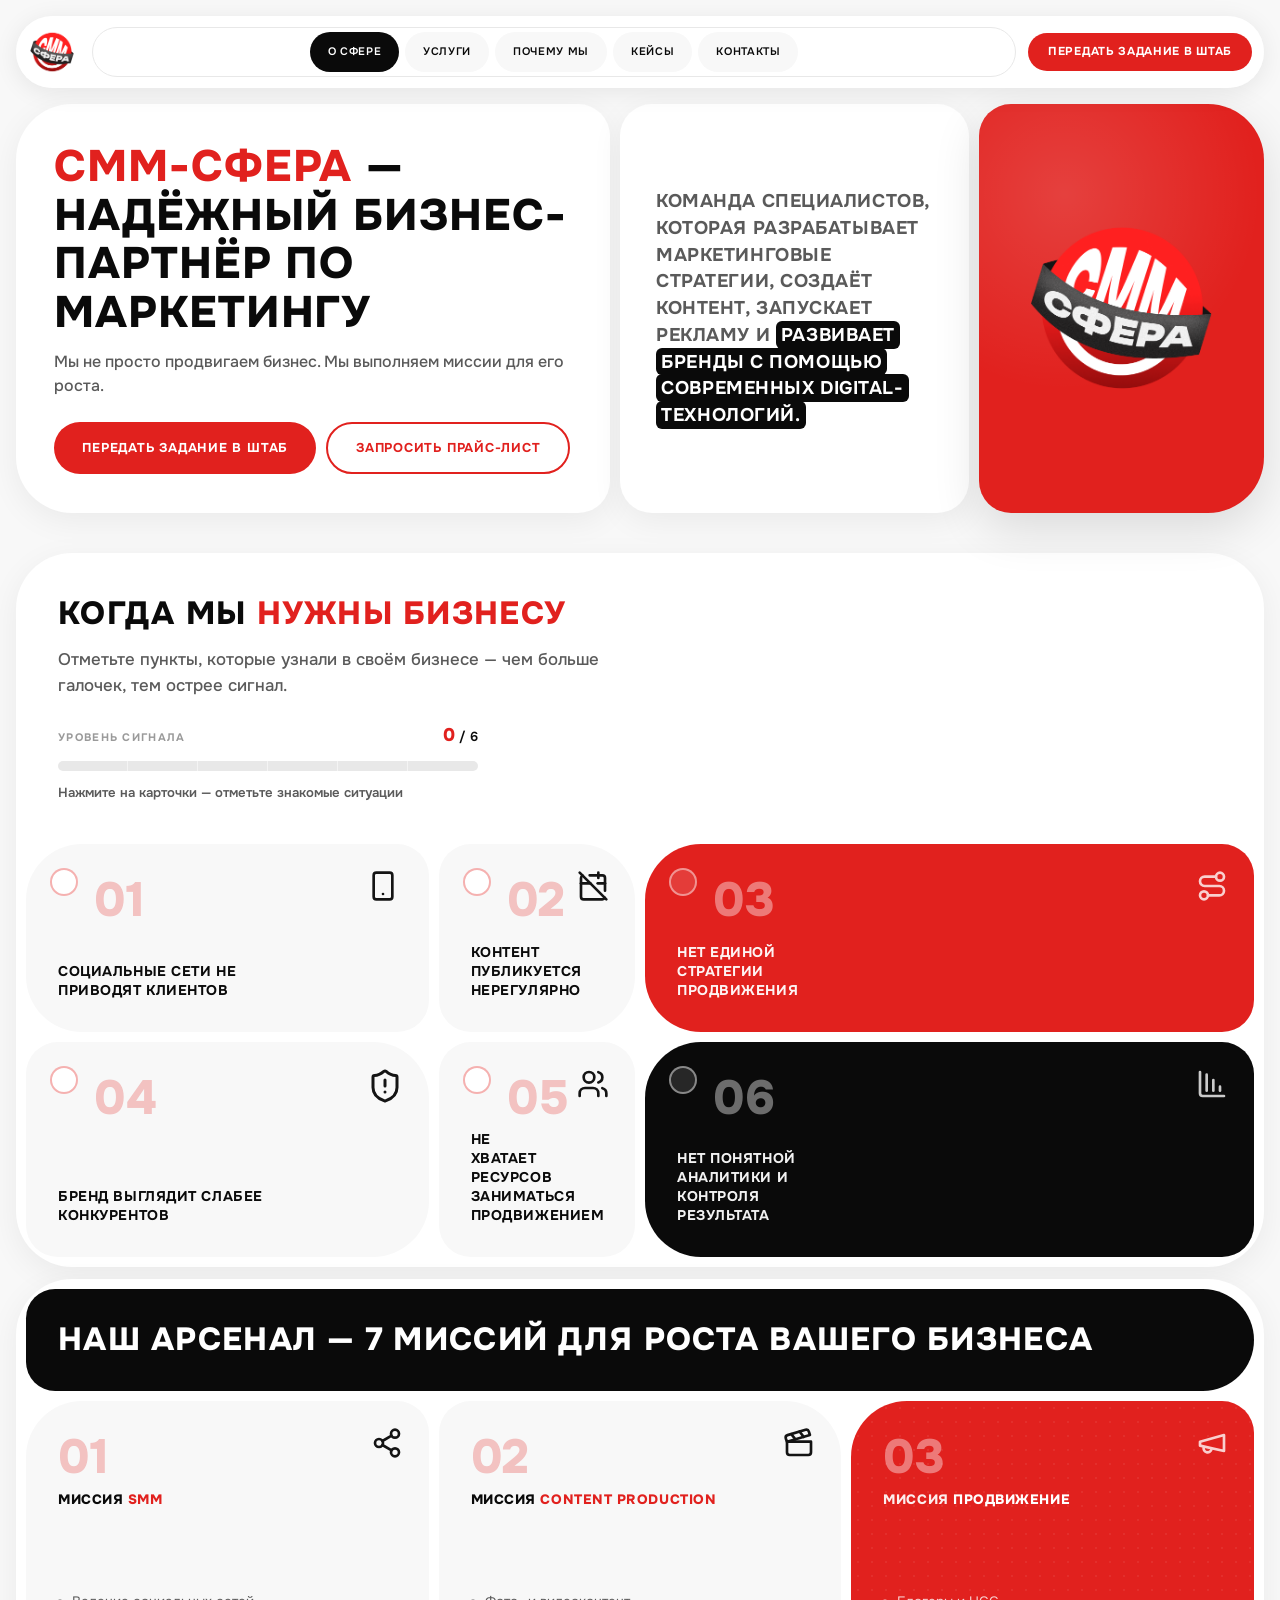
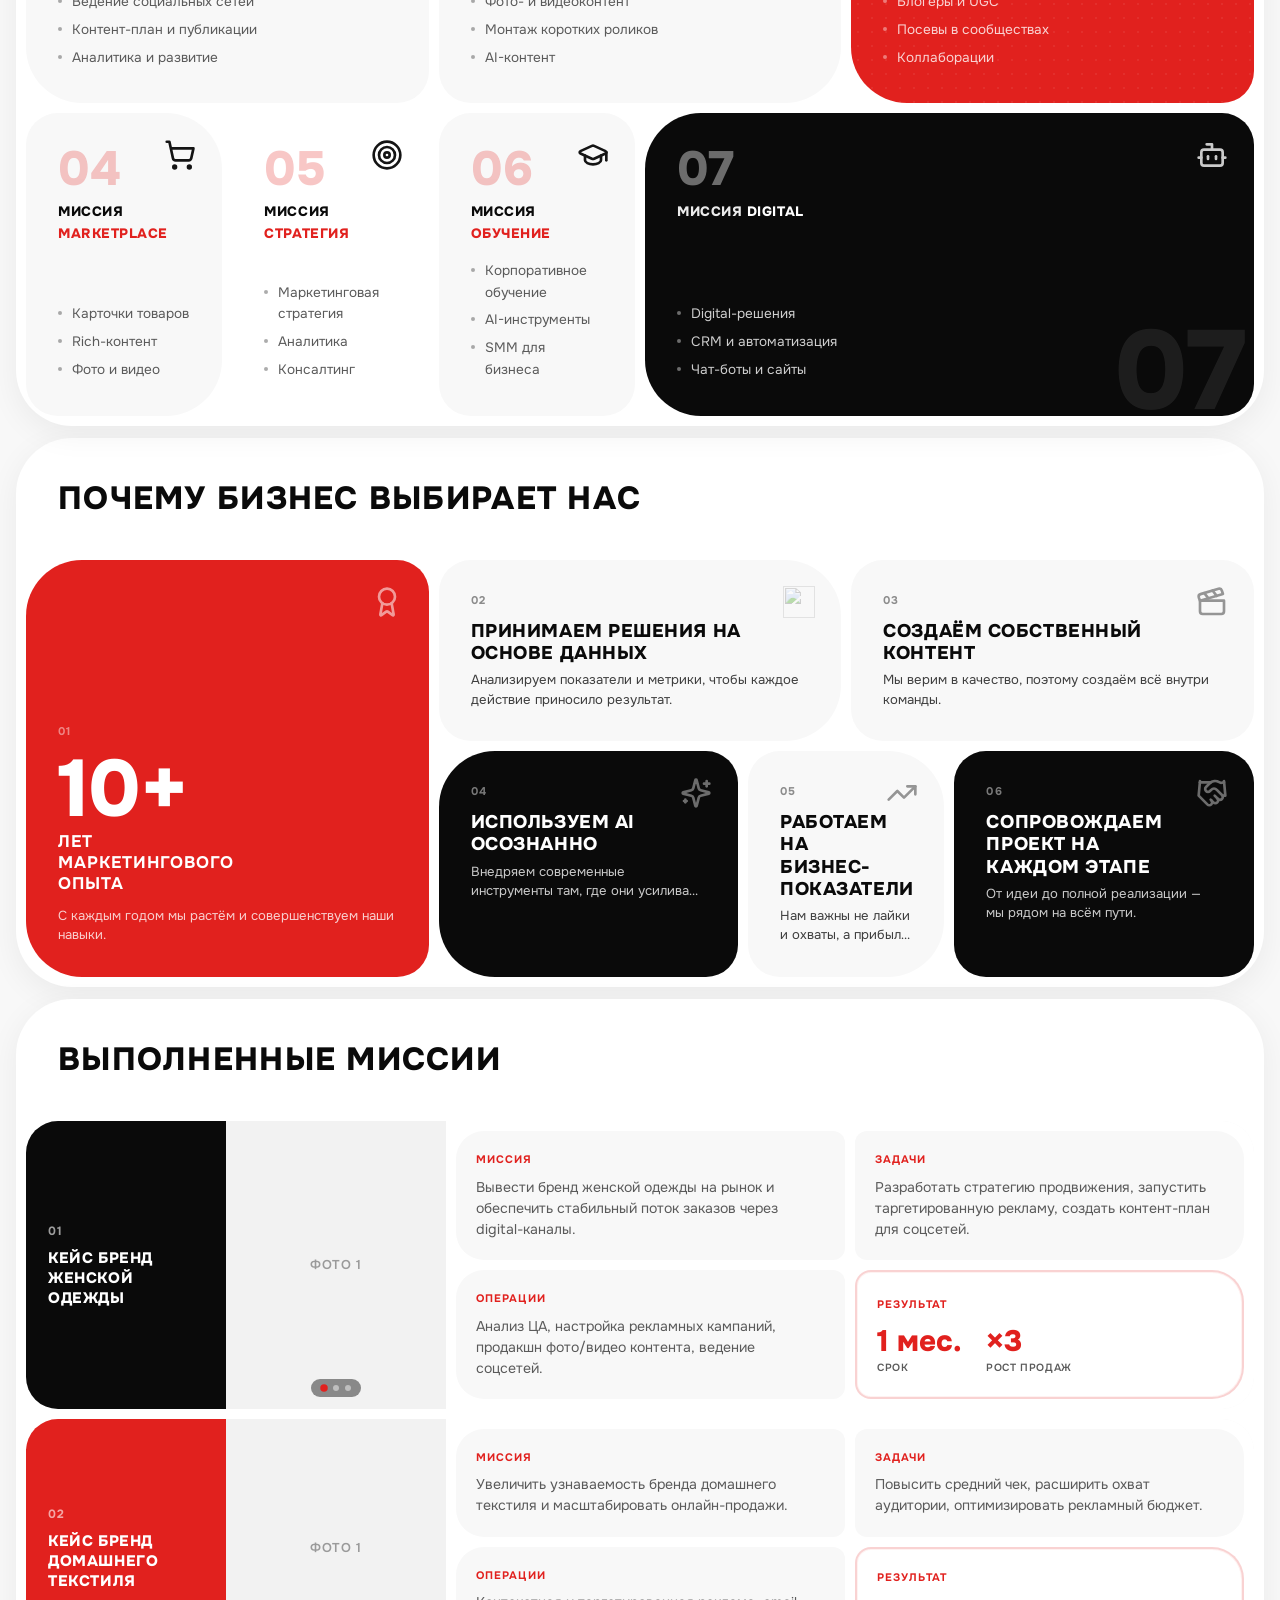
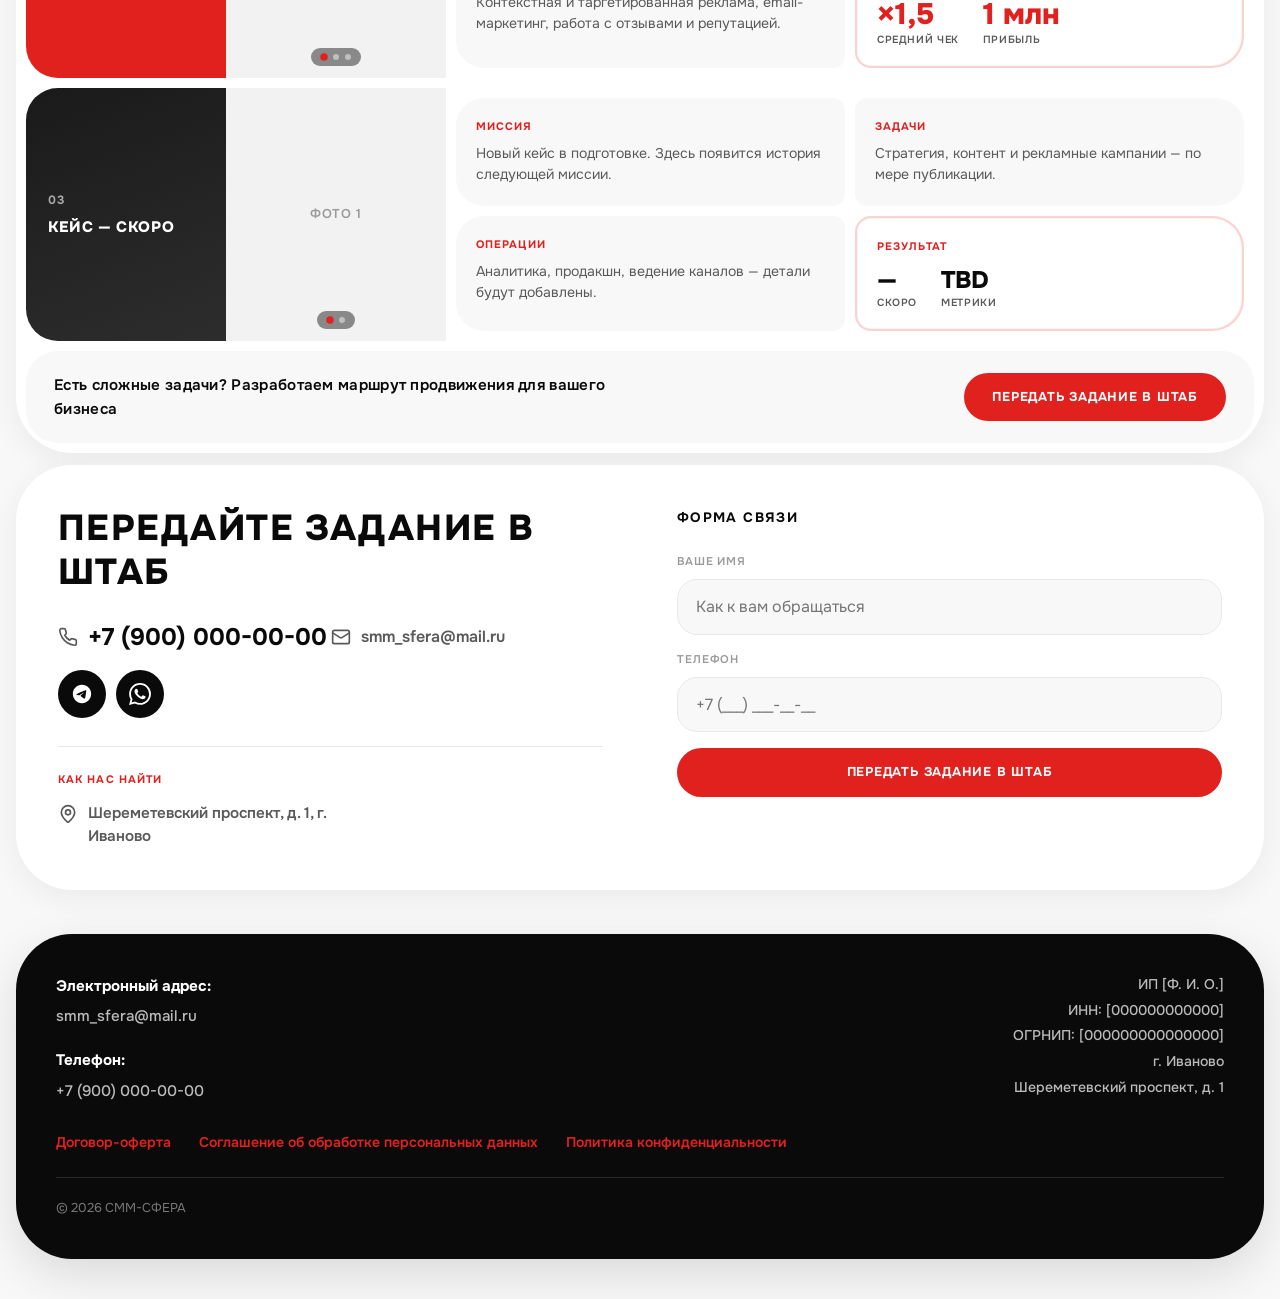
==== commit 541ee432: "Заменить SVG-заглушки кейсов на текстовые и убрать подсказку галереи. Co-authored-by: Cursor <cursor" ====
--- a/index.html
+++ b/index.html
@@ -389,12 +389,11 @@
                 </div>
                 <button type="button" class="case-block__visual case-gallery" data-case-gallery aria-label="Фото кейса — листать">
                   <span class="case-gallery__stack">
-                    <img src="assets/cases/case-01-fashion.svg" alt="" class="case-gallery__slide is-active" width="440" height="560" loading="lazy">
-                    <img src="assets/cases/case-01-fashion-2.svg" alt="" class="case-gallery__slide" width="440" height="560" loading="lazy">
-                    <img src="assets/cases/case-01-fashion-3.svg" alt="" class="case-gallery__slide" width="440" height="560" loading="lazy">
+                    <span class="case-gallery__slide is-active">фото 1</span>
+                    <span class="case-gallery__slide">фото 2</span>
+                    <span class="case-gallery__slide">фото 3</span>
                   </span>
                   <span class="case-gallery__dots" aria-hidden="true"><span class="is-active"></span><span></span><span></span></span>
-                  <span class="case-gallery__hint">наведите или нажмите</span>
                 </button>
                 <div class="case-block__grid">
                   <div class="case-block__cell case-block__cell--a">
@@ -426,12 +425,11 @@
                 </div>
                 <button type="button" class="case-block__visual case-gallery" data-case-gallery aria-label="Фото кейса — листать">
                   <span class="case-gallery__stack">
-                    <img src="assets/cases/case-02-textile.svg" alt="" class="case-gallery__slide is-active" width="440" height="560" loading="lazy">
-                    <img src="assets/cases/case-02-textile-2.svg" alt="" class="case-gallery__slide" width="440" height="560" loading="lazy">
-                    <img src="assets/cases/case-02-textile-3.svg" alt="" class="case-gallery__slide" width="440" height="560" loading="lazy">
+                    <span class="case-gallery__slide is-active">фото 1</span>
+                    <span class="case-gallery__slide">фото 2</span>
+                    <span class="case-gallery__slide">фото 3</span>
                   </span>
                   <span class="case-gallery__dots" aria-hidden="true"><span class="is-active"></span><span></span><span></span></span>
-                  <span class="case-gallery__hint">наведите или нажмите</span>
                 </button>
                 <div class="case-block__grid">
                   <div class="case-block__cell case-block__cell--a">
@@ -464,11 +462,10 @@
                 </div>
                 <button type="button" class="case-block__visual case-gallery" data-case-gallery aria-label="Фото кейса — листать">
                   <span class="case-gallery__stack">
-                    <img src="assets/cases/case-03-soon.svg" alt="" class="case-gallery__slide is-active" width="440" height="560" loading="lazy">
-                    <img src="assets/cases/case-03-soon-2.svg" alt="" class="case-gallery__slide" width="440" height="560" loading="lazy">
+                    <span class="case-gallery__slide is-active">фото 1</span>
+                    <span class="case-gallery__slide">фото 2</span>
                   </span>
                   <span class="case-gallery__dots" aria-hidden="true"><span class="is-active"></span><span></span></span>
-                  <span class="case-gallery__hint">наведите или нажмите</span>
                 </button>
                 <div class="case-block__grid">
                   <div class="case-block__cell case-block__cell--a">
--- a/css/components.css
+++ b/css/components.css
@@ -992,20 +992,21 @@
 .case-gallery__slide {
   position: absolute;
   inset: 0;
-  width: 100%;
-  height: 100%;
-  object-fit: cover;
-  object-position: center;
+  display: flex;
+  align-items: center;
+  justify-content: center;
+  background: var(--color-gray-100, #f0f0f0);
+  font-size: 0.8rem;
+  font-weight: 600;
+  letter-spacing: 0.04em;
+  text-transform: uppercase;
+  color: var(--color-gray-400);
   opacity: 0;
-  transform: scale(1.04);
-  transition:
-    opacity 0.45s ease,
-    transform 0.55s cubic-bezier(0.34, 1.1, 0.64, 1);
+  transition: opacity 0.45s ease;
 }
 
 .case-gallery__slide.is-active {
   opacity: 1;
-  transform: scale(1);
   z-index: 1;
 }
 
@@ -1036,43 +1037,18 @@
   transform: scale(1.25);
 }
 
-.case-gallery__hint {
-  position: absolute;
-  top: 12px;
-  right: 12px;
-  z-index: 3;
-  font-size: 0.58rem;
-  font-weight: 700;
-  letter-spacing: 0.08em;
-  text-transform: uppercase;
-  color: var(--color-white);
-  background: rgba(10, 10, 10, 0.55);
-  padding: 6px 10px;
-  border-radius: var(--radius-pill);
-  opacity: 0;
-  transform: translateY(-4px);
-  transition: opacity var(--transition-fast), transform var(--transition-fast);
-  pointer-events: none;
-}
-
-.case-gallery:hover .case-gallery__hint,
-.case-gallery:focus-visible .case-gallery__hint {
-  opacity: 1;
-  transform: translateY(0);
-}
-
 .case-gallery:focus-visible {
   outline: 2px solid var(--color-red);
   outline-offset: -2px;
 }
 
 .case-gallery.is-advancing .case-gallery__slide.is-active {
-  animation: case-gallery-flash 0.45s ease;
+  animation: case-gallery-flash 0.35s ease;
 }
 
 @keyframes case-gallery-flash {
-  0%, 100% { filter: brightness(1); }
-  40% { filter: brightness(1.08); }
+  0%, 100% { opacity: 1; }
+  50% { opacity: 0.72; }
 }
 
 .case-block__cell--result-muted {
